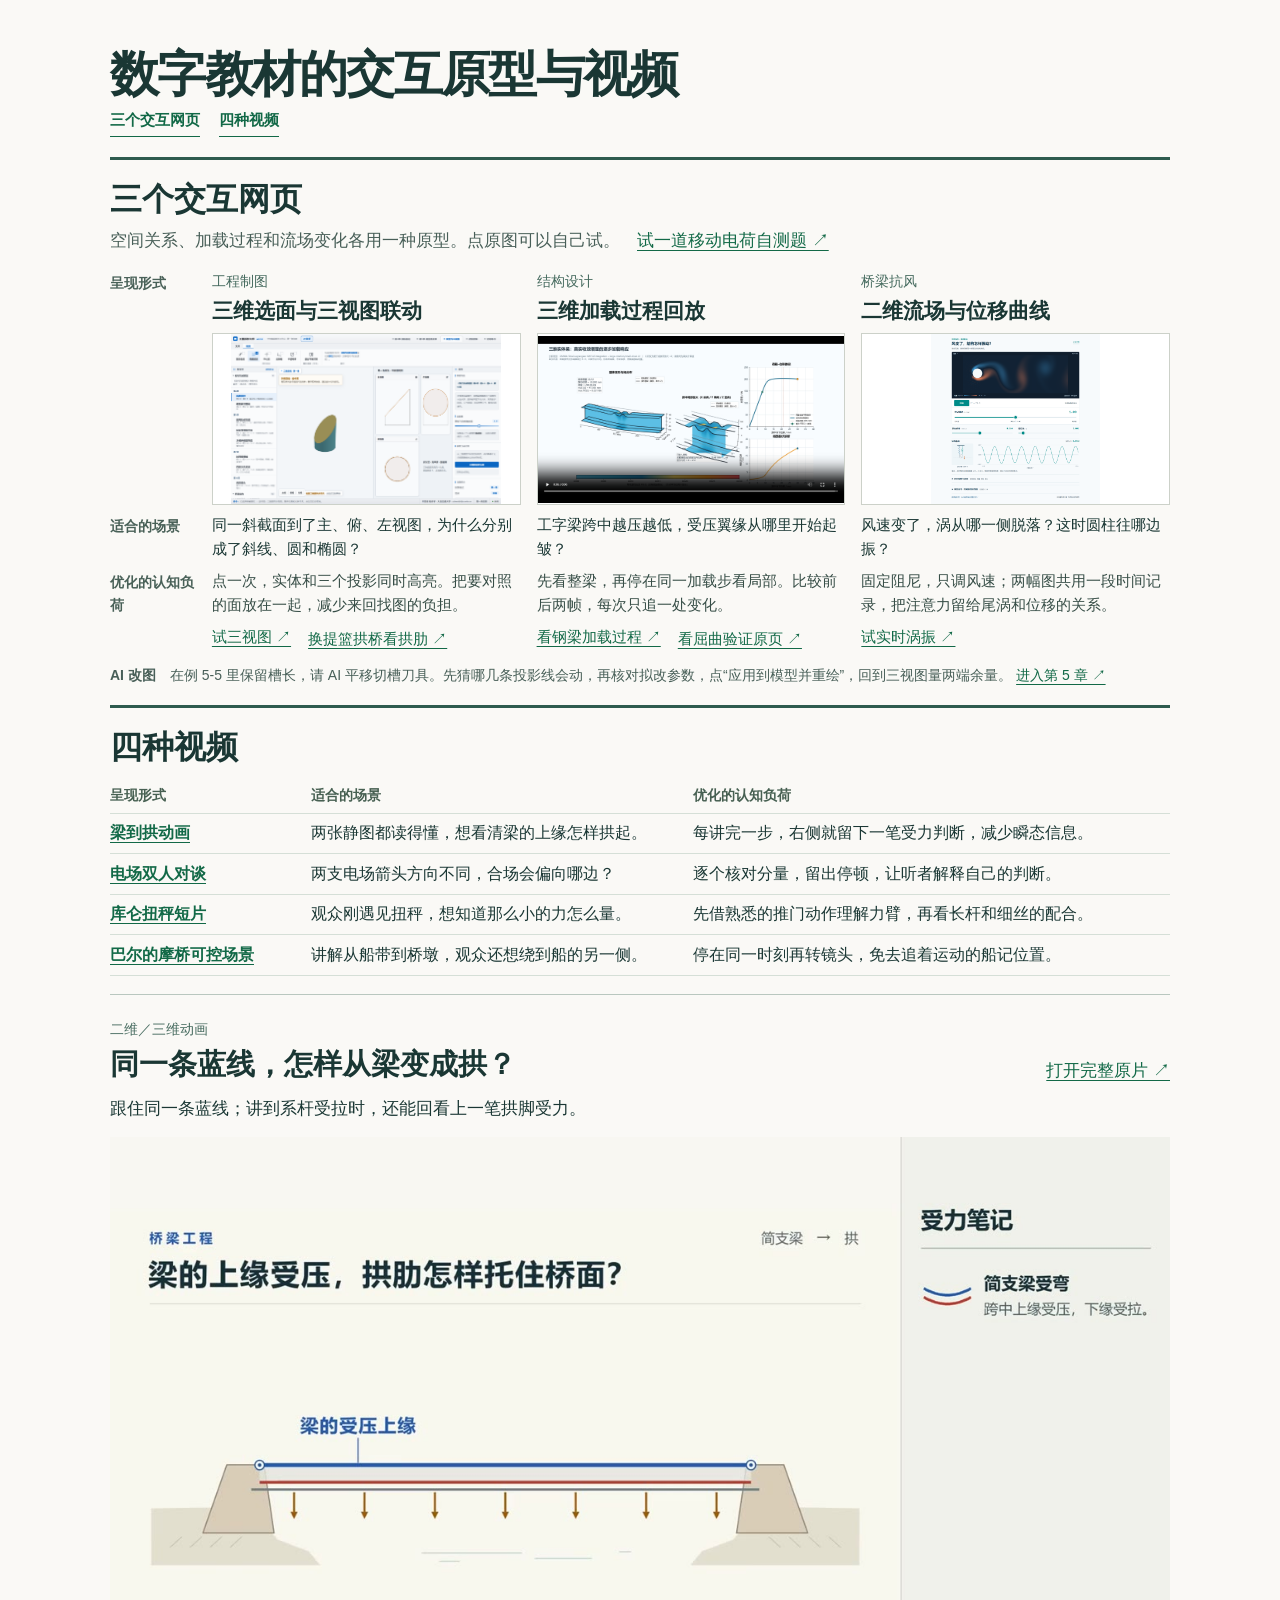
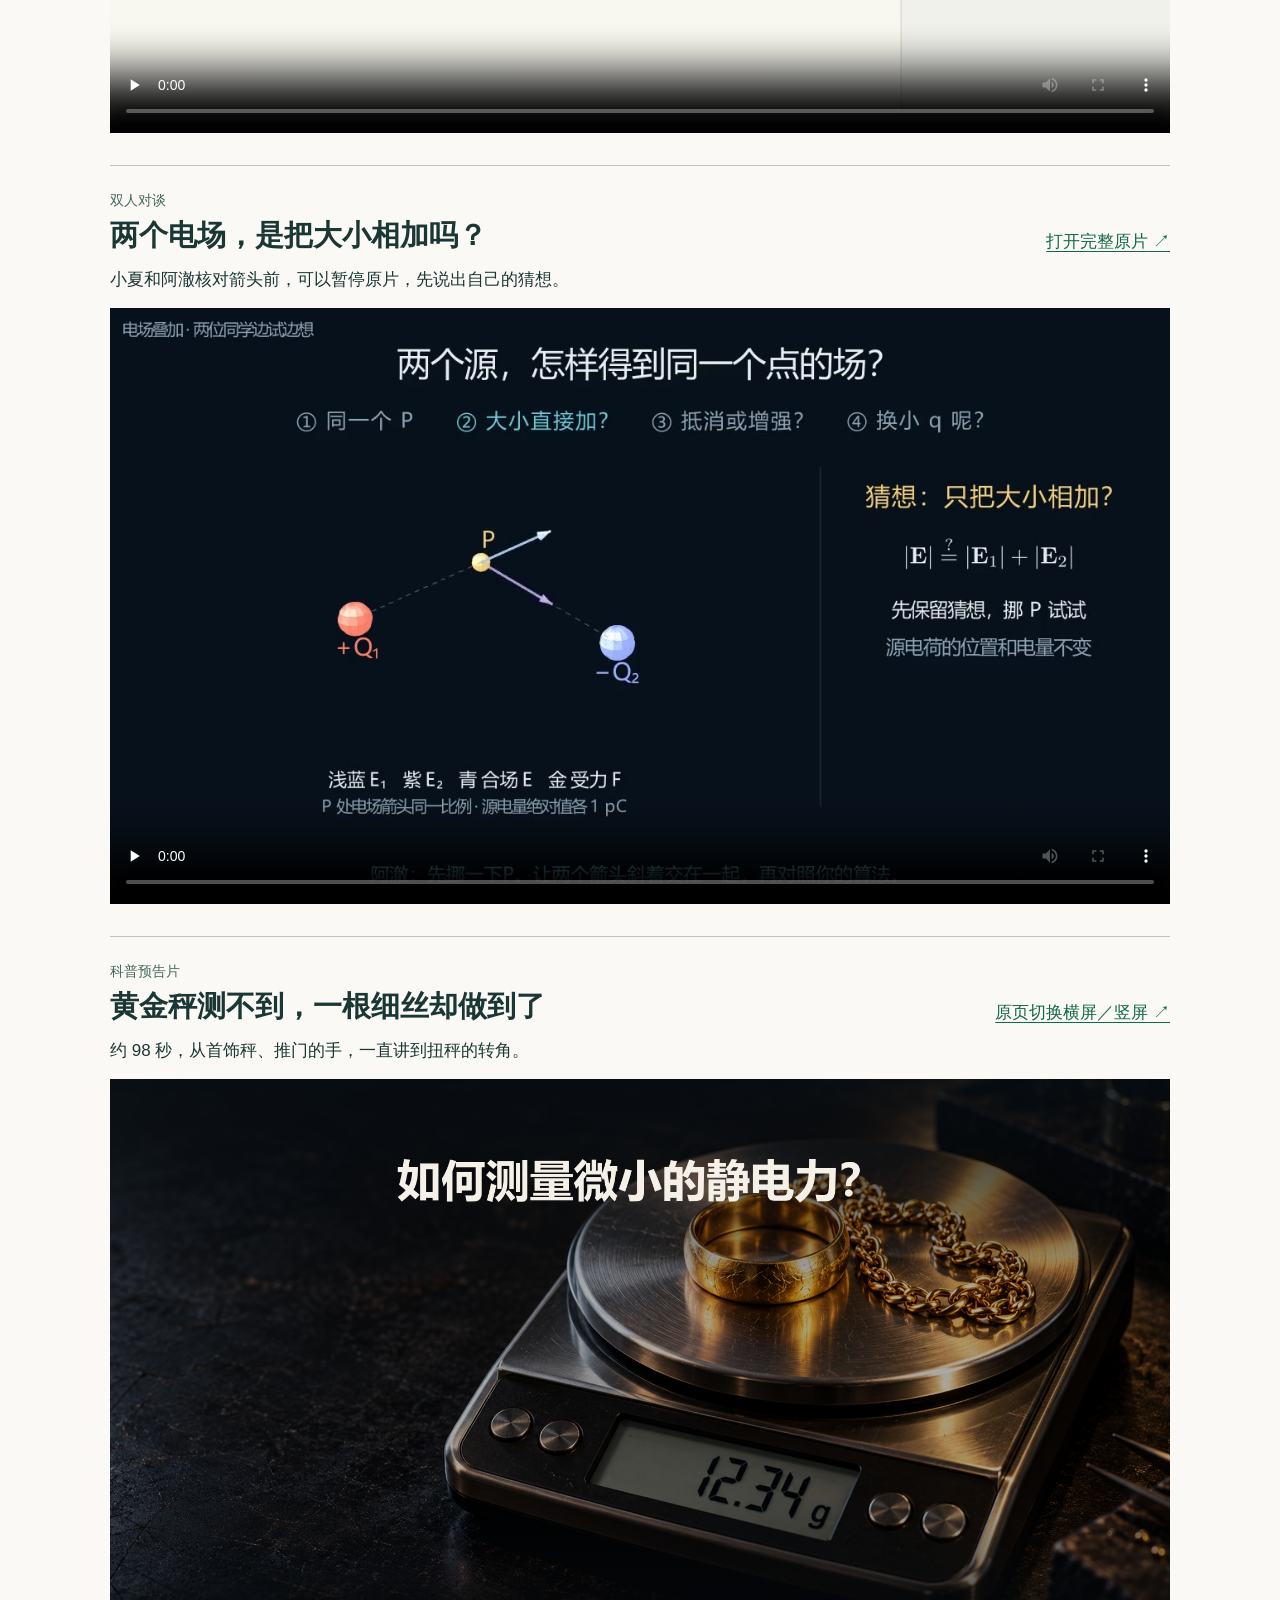
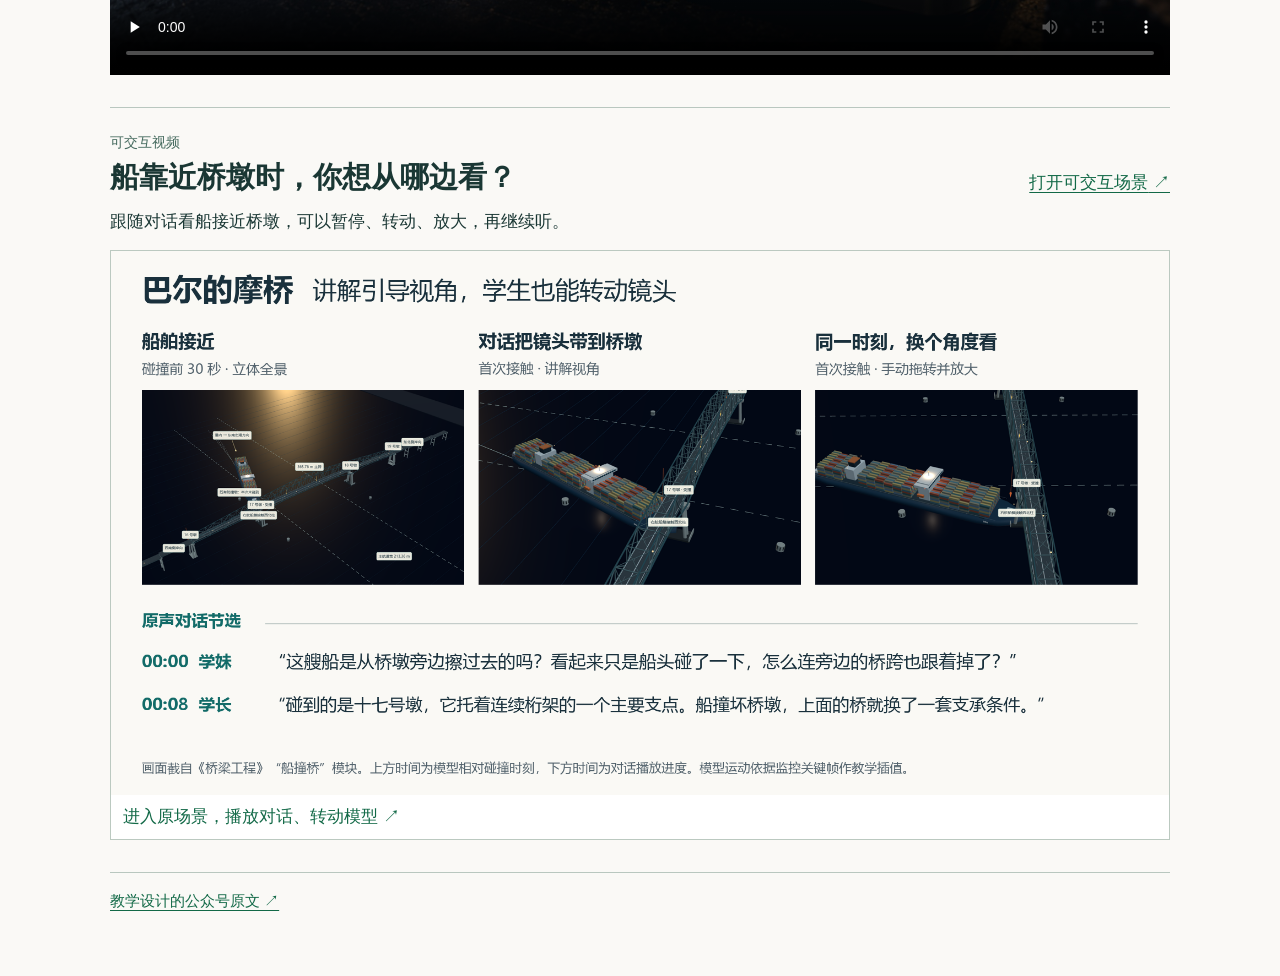
==== docs/digital-textbook/index.html @ 29256d5f "Publish interactive textbook cases, lesson videos and teaching prompts" ====
<!DOCTYPE html>

<html lang="zh-CN"><head><meta charset="utf-8"/><meta content="width=device-width,initial-scale=1" name="viewport"/><title>数字教材的交互原型与视频</title><style>*{box-sizing:border-box}html{color-scheme:light}body{margin:0;background:#faf9f6;color:#1a3734;font:17px/1.65 'Microsoft YaHei','PingFang SC',sans-serif}main{width:min(1020px,100%);margin:auto;padding:46px 30px}h1,h2,p{margin:0}h1{font:600 clamp(30px,4.1vw,49px)/1.2 'STSong','SimSun',serif;letter-spacing:-.035em}h2{font-size:clamp(21px,2.5vw,30px);font-weight:650;line-height:1.35}.lead{color:#485f58;margin:12px 0 27px}section{border-top:1px solid #b9c7bf;padding:23px 0 32px}header{display:flex;justify-content:space-between;align-items:flex-end;gap:16px}.subject{font-size:14px;color:#456a5e;margin-bottom:3px}a{color:#126947;text-underline-offset:4px;text-decoration-thickness:1px}a:focus-visible{outline:3px solid #b36f26;outline-offset:3px}header>a{white-space:nowrap}.desc{margin:10px 0 14px}.shot{display:block;border:1px solid #ccd1c9;background:white}.shot img{width:100%;height:auto;display:block}.follow,footer{font-size:15px;color:#4a5c57}.follow{margin-top:9px}footer{border-top:1px solid #b9c7bf;padding:16px 0}@media(max-width:650px){main{padding:26px 15px}header{display:block}header>a{display:inline-block;margin:6px 0}.desc{margin-top:5px}}</style><style>html{scroll-padding-top:16px}.jump{display:flex;align-items:center;gap:8px 19px;flex-wrap:wrap}.jump a{text-decoration:none;font-size:15px;font-weight:600;display:inline-block;padding:3px 0;border-bottom:1px solid currentColor}.top-jump{margin:0 0 35px}.division{border-top:3px solid #2e5b4e;padding:18px 0}.division h2{font-size:clamp(23px,3vw,32px);font-family:STSong,SimSun,serif}.film-jump{margin:9px 0 1px}article{border-top:1px solid #b9c7bf;padding:23px 0 32px}article h3{font-size:clamp(21px,2.5vw,29px);line-height:1.4;margin:0}video{display:block;background:#132020;width:100%;height:auto;aspect-ratio:16/9}.film-link{display:block;border:1px solid #bbc9c0;text-decoration:none;background:white}.film-link img{width:100%;display:block}.film-link span{display:block;padding:8px 12px}#videos,#prototypes,article{scroll-margin-top:14px}</style><style>main{max-width:1120px;width:100%}.top-jump{margin-bottom:20px}.works{padding-bottom:0}.works .lead{margin:6px 0 15px}.prototype-grid{display:grid;grid-template-columns:repeat(3,minmax(0,1fr));gap:18px}.prototype{display:grid;grid-template-rows:auto auto 1fr auto;border:0;padding:0 0 8px;align-content:start}.prototype header{display:block;padding-bottom:10px}.prototype header h3{font-family:inherit;font-size:clamp(17px,1.65vw,22px);line-height:1.4;margin:2px 0 0}.prototype .shot{display:block;overflow:hidden;position:relative;width:100%;height:clamp(142px,15vw,182px);background:#fff}.prototype .shot img{position:absolute;inset:0;display:block;width:100%;height:100%;min-height:0;min-width:0;object-fit:contain}.prototype .desc{font-size:15px;line-height:1.6;margin:9px 0 4px}.prototype .go{justify-self:start;font-size:15px}.prototype:has(.go+.go) .go+.go{margin-top:2px}.extra{font-size:14px;color:#485f58;margin:6px 0 22px}article{scroll-margin-top:15px}@media(max-width:700px){.prototype-grid{grid-template-columns:minmax(0,1fr);gap:12px}.prototype{border-top:1px solid #cbd6d0;padding-top:12px}.prototype .shot{height:auto;min-height:120px}.prototype .shot img{position:static;height:auto}.top-jump{margin-bottom:15px}}</style><style id="load-structure">@media(min-width:701px){.prototype-grid.load-matrix{grid-template-columns:minmax(76px,.64fr) repeat(3,minmax(0,2.3fr));grid-template-rows:auto auto auto auto auto;gap:8px 16px}.load-matrix .prototype{grid-column:var(--col);grid-row:1/6;display:grid;grid-template-rows:subgrid;row-gap:8px;padding:0}.load-matrix .prototype header{padding-bottom:0}.matrix-key{grid-column:1;align-self:start;color:#496158;font-weight:600;font-size:14px;line-height:1.6;padding-top:2px}.prototype .desc,.prototype .load-note{margin:0;font-size:15px;line-height:1.6}.load-matrix .prototype .shot{height:clamp(130px,15vw,172px)}.prototype .case-actions{display:flex;gap:3px 12px;flex-wrap:wrap;align-items:start}.extra{margin:12px 0 18px}.film-choice{font-size:16px}}.film-choice{width:100%;border-collapse:collapse;margin:.55em 0 0;line-height:1.55;text-align:left}.film-choice th,.film-choice td{vertical-align:top;padding:.46em .65em .46em 0;border-bottom:1px solid #d5dfd7}.film-choice thead th{color:#476052;font-size:14px}.film-choice tbody th{font-weight:600;width:19%}.film-choice td:nth-child(2){width:36%}.load-note{color:#374e47}.case-actions a{display:inline-block}.prototype .case-actions a+a{margin-left:5px}@media(max-width:700px){.matrix-key{display:none}.load-matrix .prototype{display:block}.load-matrix .prototype .shot{height:auto}.load-matrix .prototype .desc,.load-matrix .prototype .load-note{font-size:15px;line-height:1.6;margin:.44em 0}.load-matrix [data-key]::before{content:attr(data-key) '　';font-weight:650;color:#365f51}.film-choice{font-size:14px}.film-choice tbody th{width:21%}.film-choice th,.film-choice td{padding:.5em .36em .5em 0}.extra{margin-bottom:15px}}</style></head><body><main><h1>数字教材的交互原型与视频</h1><nav aria-label="选择展示内容" class="jump top-jump"><a href="#prototypes">三个交互网页</a><a href="#videos">四种视频</a></nav><div class="division works" id="prototypes"><h2>三个交互网页</h2><p class="lead">空间关系、加载过程和流场变化各用一种原型。点原图可以自己试。　<a href="charge-force.html" rel="noopener" target="_blank">试一道移动电荷自测题 ↗</a></p></div><div class="prototype-grid load-matrix"><span aria-hidden="true" class="matrix-key" style="grid-row:1">呈现形式</span><span aria-hidden="true" class="matrix-key" style="grid-row:3">适合的场景</span><span aria-hidden="true" class="matrix-key" style="grid-row:4">优化的认知负荷</span><section aria-labelledby="case0" class="prototype" style="--col:2"><header><p class="subject">工程制图</p><h3 id="case0">三维选面与三视图联动</h3></header><a aria-label="试三视图" class="shot" href="https://syzhaoln-stack.github.io/projection-master/?mode=explore&amp;model=textbookObliqueCylinder" rel="noopener" target="_blank"><img alt="同一个面的三向投影的原型界面" height="1380" src="assets/three-views.png" width="2190"/></a><p class="desc" data-key="适合的场景">同一斜截面到了主、俯、左视图，为什么分别成了斜线、圆和椭圆？</p><p class="load-note" data-key="优化的认知负荷">点一次，实体和三个投影同时高亮。把要对照的面放在一起，减少来回找图的负担。</p><div class="case-actions"><a class="go" href="https://syzhaoln-stack.github.io/projection-master/?mode=explore&amp;model=textbookObliqueCylinder" rel="noopener" target="_blank">试三视图 ↗</a><a class="go" href="https://syzhaoln-stack.github.io/projection-master/?mode=explore&amp;model=archBridge" rel="noopener" target="_blank" title="立面看拱轴起伏，端面看拱肋内倾">换提篮拱桥看拱肋 ↗</a></div></section><section aria-labelledby="case1" class="prototype" style="--col:3"><header><p class="subject">结构设计</p><h3 id="case1">三维加载过程回放</h3></header><a aria-label="看钢梁加载过程" class="shot" href="steel-beam/loading.mp4" rel="noopener" target="_blank"><img alt="工字梁从受力到局部屈曲的原型界面" height="860" src="assets/steel-buckling.png" width="1580"/></a><p class="desc" data-key="适合的场景">工字梁跨中越压越低，受压翼缘从哪里开始起皱？</p><p class="load-note" data-key="优化的认知负荷">先看整梁，再停在同一加载步看局部。比较前后两帧，每次只追一处变化。</p><div class="case-actions"><a class="go" href="steel-beam/loading.mp4" rel="noopener" target="_blank">看钢梁加载过程 ↗</a><a class="go" href="steel-beam/report.html" rel="noopener" target="_blank">看屈曲验证原页 ↗</a></div></section><section aria-labelledby="case2" class="prototype" style="--col:4"><header><p class="subject">桥梁抗风</p><h3 id="case2">二维流场与位移曲线</h3></header><a aria-label="试实时涡振" class="shot" href="https://syzhaoln-stack.github.io/bridge-viv-classroom/" rel="noopener" target="_blank"><img alt="尾涡在什么位置、何时脱落？的原型界面" height="1191" src="assets/wake-displacement.png" width="1180"/></a><p class="desc" data-key="适合的场景">风速变了，涡从哪一侧脱落？这时圆柱往哪边振？</p><p class="load-note" data-key="优化的认知负荷">固定阻尼，只调风速；两幅图共用一段时间记录，把注意力留给尾涡和位移的关系。</p><div class="case-actions"><a class="go" href="https://syzhaoln-stack.github.io/bridge-viv-classroom/" rel="noopener" target="_blank">试实时涡振 ↗</a></div></section></div><p class="extra"><strong>AI 改图　</strong>在例 5-5 里保留槽长，请 AI 平移切槽刀具。先猜哪几条投影线会动，再核对拟改参数，点“应用到模型并重绘”，回到三视图量两端余量。 <a class="" href="https://syzhaoln-stack.github.io/projection-master/?mode=compound" rel="noopener" target="_blank">进入第 5 章 ↗</a></p><div class="division" id="videos"><h2>四种视频</h2><table aria-label="四种视频的选型与认知负荷" class="film-choice"><thead><tr><th scope="col">呈现形式</th><th scope="col">适合的场景</th><th scope="col">优化的认知负荷</th></tr></thead><tbody><tr><th scope="row"><a href="#video-arch">梁到拱动画</a></th><td>两张静图都读得懂，想看清梁的上缘怎样拱起。</td><td>每讲完一步，右侧就留下一笔受力判断，减少瞬态信息。</td></tr><tr><th scope="row"><a href="#video-dialogue">电场双人对谈</a></th><td>两支电场箭头方向不同，合场会偏向哪边？</td><td>逐个核对分量，留出停顿，让听者解释自己的判断。</td></tr><tr><th scope="row"><a href="#video-coulomb">库仑扭秤短片</a></th><td>观众刚遇见扭秤，想知道那么小的力怎么量。</td><td>先借熟悉的推门动作理解力臂，再看长杆和细丝的配合。</td></tr><tr><th scope="row"><a href="#video-baltimore">巴尔的摩桥可控场景</a></th><td>讲解从船带到桥墩，观众还想绕到船的另一侧。</td><td>停在同一时刻再转镜头，免去追着运动的船记位置。</td></tr></tbody></table></div><article aria-labelledby="v-arch-title" id="video-arch"><header><div><p class="subject">二维／三维动画</p><h3 id="v-arch-title">同一条蓝线，怎样从梁变成拱？</h3></div><a href="beam-to-arch.mp4" rel="noopener" target="_blank">打开完整原片 ↗</a></header><p class="desc">跟住同一条蓝线；讲到系杆受拉时，还能回看上一笔拱脚受力。</p><video aria-label="从梁的受压上缘到拱肋" controls="" playsinline="" poster="assets/arch-poster.jpg" preload="none" src="beam-to-arch.mp4"></video></article><article aria-labelledby="v-dialogue-title" id="video-dialogue"><header><div><p class="subject">双人对谈</p><h3 id="v-dialogue-title">两个电场，是把大小相加吗？</h3></div><a href="https://syzhaoln-stack.github.io/electrostatics-course/media/lesson-dialogues/field.mp4" rel="noopener" target="_blank">打开完整原片<span aria-hidden="true"> ↗</span></a></header><p class="desc">小夏和阿澈核对箭头前，可以暂停原片，先说出自己的猜想。</p><video aria-label="电场叠加双人对谈完整原片" controls="" playsinline="" poster="assets/dialogue-poster.jpg" preload="none" src="https://syzhaoln-stack.github.io/electrostatics-course/media/lesson-dialogues/field.mp4"></video></article><article aria-labelledby="v-coulomb-title" id="video-coulomb"><header><div><p class="subject">科普预告片</p><h3 id="v-coulomb-title">黄金秤测不到，一根细丝却做到了</h3></div><a href="https://syzhaoln-stack.github.io/electrostatics-course/coulomb-short.html" rel="noopener" target="_blank">原页切换横屏／竖屏<span aria-hidden="true"> ↗</span></a></header><p class="desc">约 98 秒，从首饰秤、推门的手，一直讲到扭秤的转角。</p><video aria-label="库仑扭秤科普短片，横屏完整原片" controls="" playsinline="" poster="assets/coulomb-poster.jpg" preload="none" src="https://syzhaoln-stack.github.io/electrostatics-course/media/lesson-dialogues/coulomb-v44-landscape.mp4"></video></article><article aria-labelledby="v-baltimore-title" id="video-baltimore"><header><div><p class="subject">可交互视频</p><h3 id="v-baltimore-title">船靠近桥墩时，你想从哪边看？</h3></div><a href="https://syzhaoln-stack.github.io/bridge-engineering-digital-textbook/interactive/bridge-office/_references/%E6%A1%88%E4%BE%8B%E9%A9%B1%E5%8A%A8%E7%B4%A0%E6%9D%90%E5%B7%A5%E5%9D%8A_20260922/C06_KeyBridge/index.html#key" rel="noopener" target="_blank">打开可交互场景<span aria-hidden="true"> ↗</span></a></header><p class="desc">跟随对话看船接近桥墩，可以暂停、转动、放大，再继续听。</p><a class="film-link" href="https://syzhaoln-stack.github.io/bridge-engineering-digital-textbook/interactive/bridge-office/_references/%E6%A1%88%E4%BE%8B%E9%A9%B1%E5%8A%A8%E7%B4%A0%E6%9D%90%E5%B7%A5%E5%9D%8A_20260922/C06_KeyBridge/index.html#key" rel="noopener" target="_blank"><img alt="巴尔的摩桥案例原界面，同一时刻的讲解镜头与学生调整后的镜头" loading="lazy" src="assets/baltimore-views.png"/><span>进入原场景，播放对话、转动模型 ↗</span></a></article><footer><a href="https://mp.weixin.qq.com/s/7uZ3xTCX6M2_YBQYfv6m8g" rel="noopener" target="_blank">教学设计的公众号原文<span aria-hidden="true"> ↗</span></a></footer></main></body></html>
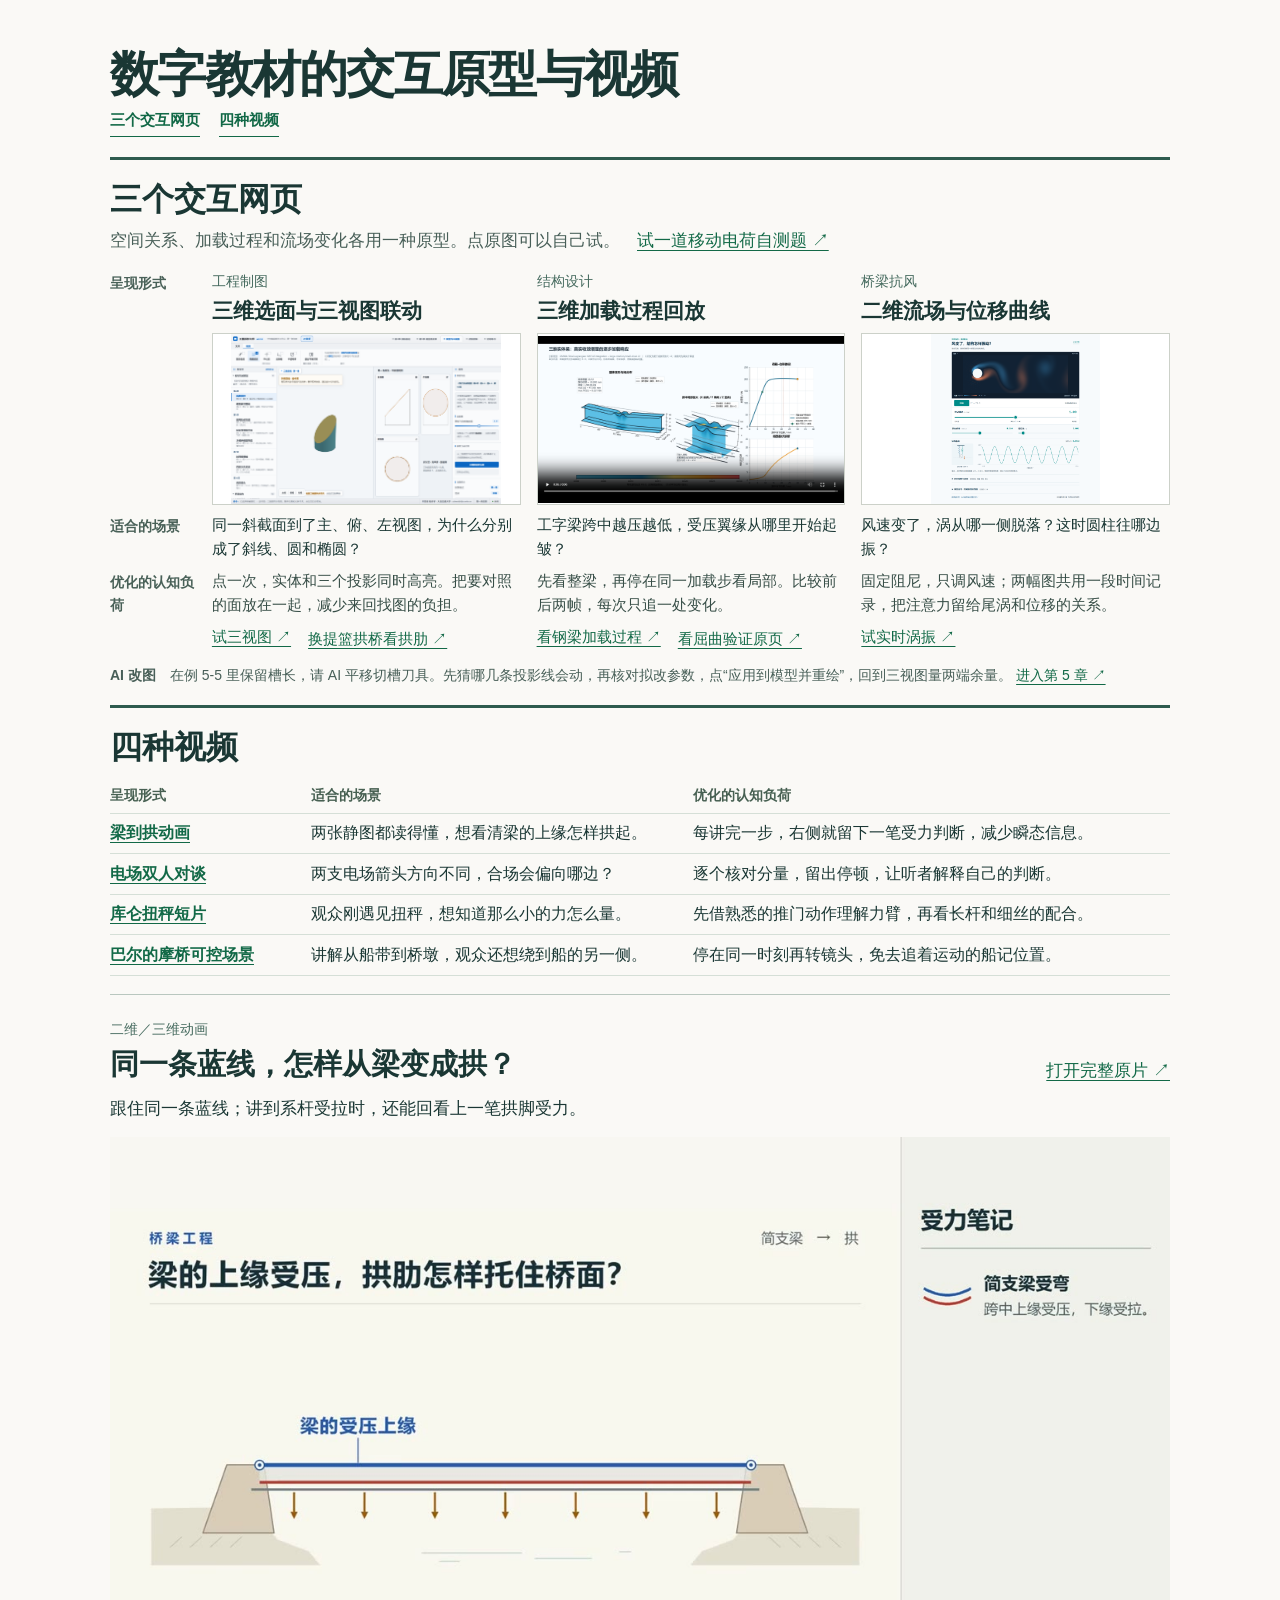
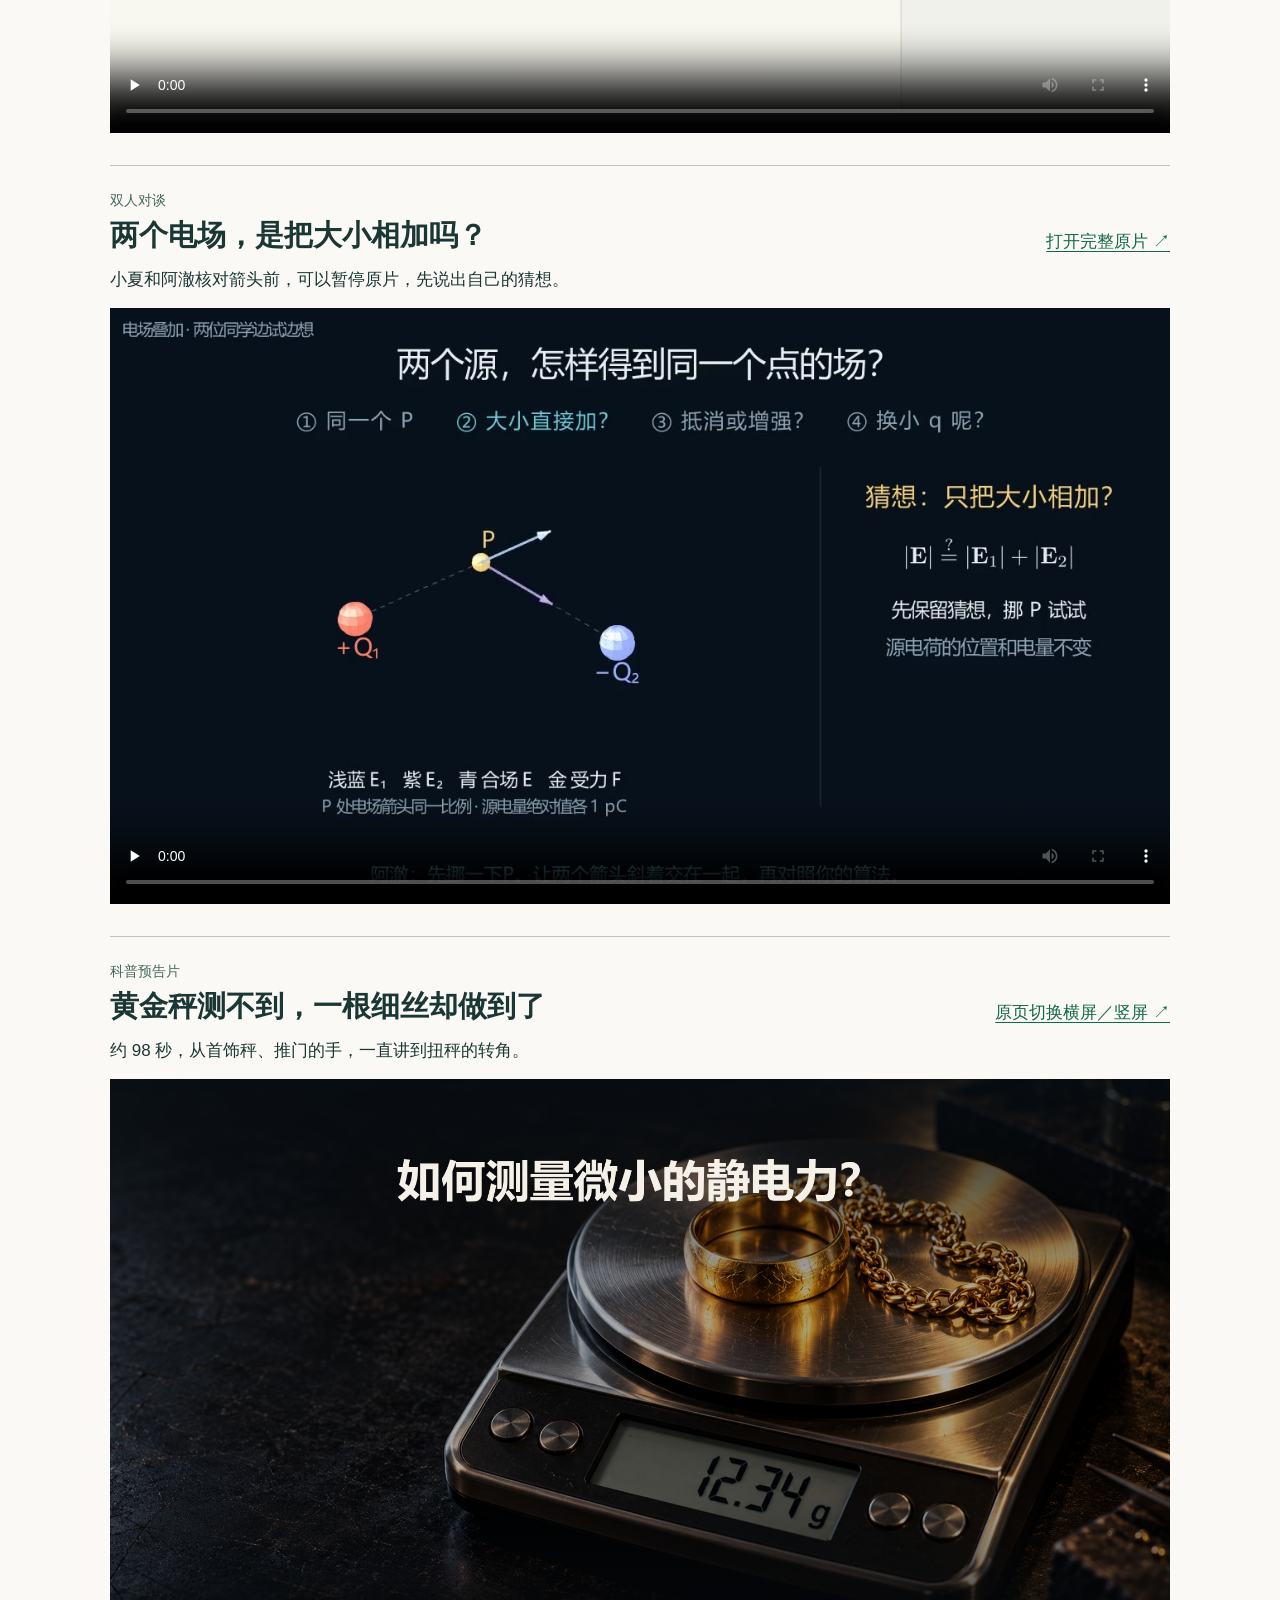
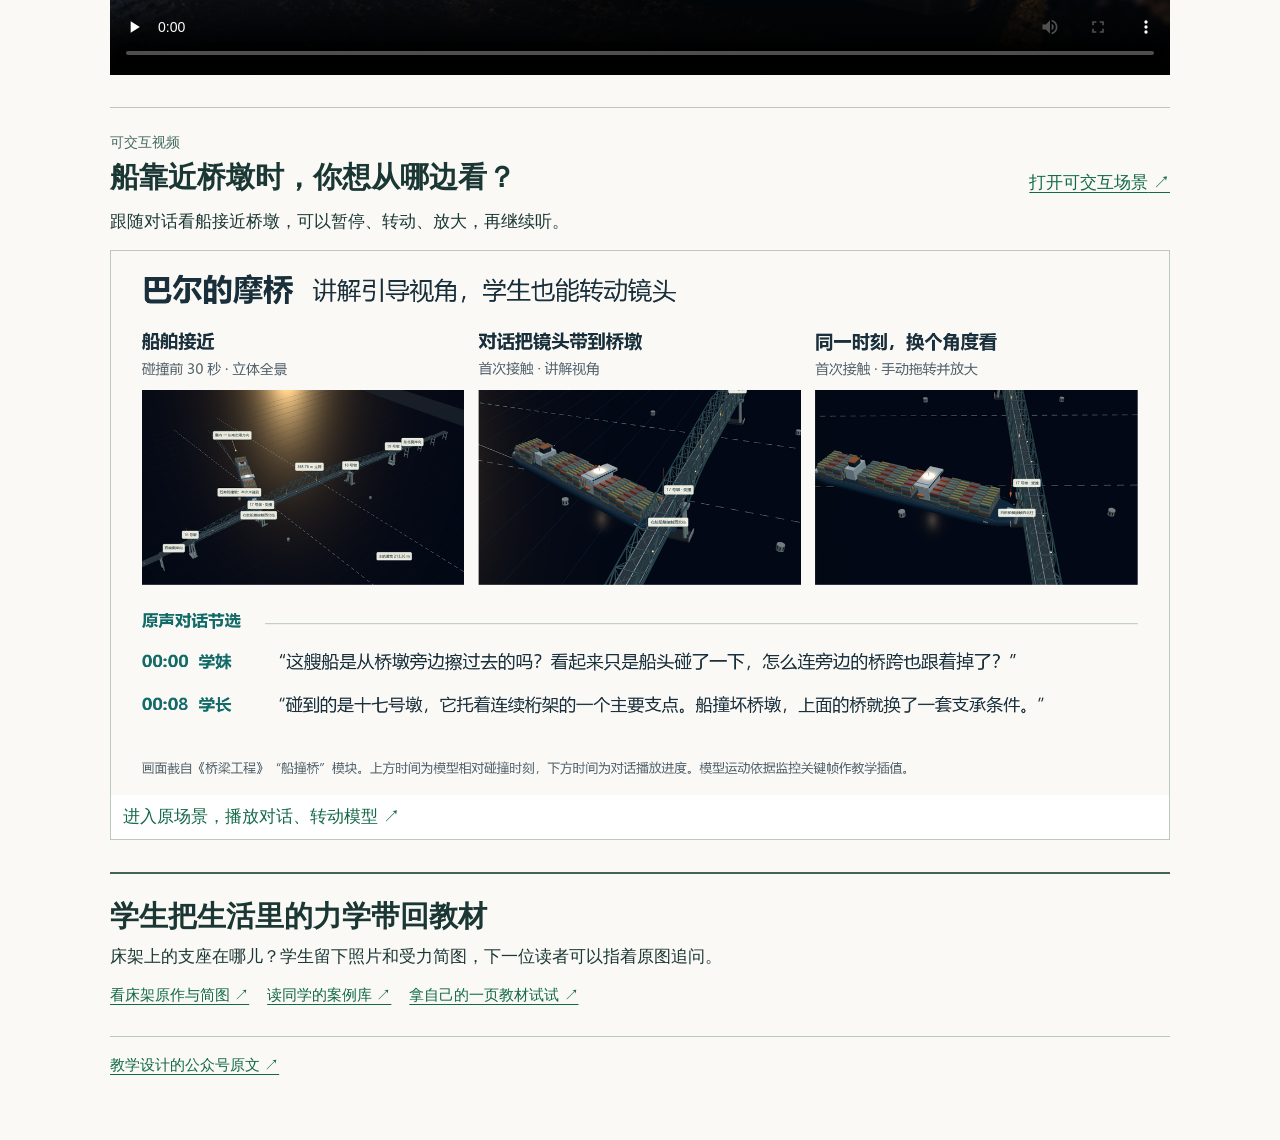
==== commit 1199c84c: "Link existing community mechanics cases and teaching prompts" ====
--- a/docs/digital-textbook/index.html
+++ b/docs/digital-textbook/index.html
@@ -1,3 +1,3 @@
 <!DOCTYPE html>
 
-<html lang="zh-CN"><head><meta charset="utf-8"/><meta content="width=device-width,initial-scale=1" name="viewport"/><title>数字教材的交互原型与视频</title><style>*{box-sizing:border-box}html{color-scheme:light}body{margin:0;background:#faf9f6;color:#1a3734;font:17px/1.65 'Microsoft YaHei','PingFang SC',sans-serif}main{width:min(1020px,100%);margin:auto;padding:46px 30px}h1,h2,p{margin:0}h1{font:600 clamp(30px,4.1vw,49px)/1.2 'STSong','SimSun',serif;letter-spacing:-.035em}h2{font-size:clamp(21px,2.5vw,30px);font-weight:650;line-height:1.35}.lead{color:#485f58;margin:12px 0 27px}section{border-top:1px solid #b9c7bf;padding:23px 0 32px}header{display:flex;justify-content:space-between;align-items:flex-end;gap:16px}.subject{font-size:14px;color:#456a5e;margin-bottom:3px}a{color:#126947;text-underline-offset:4px;text-decoration-thickness:1px}a:focus-visible{outline:3px solid #b36f26;outline-offset:3px}header>a{white-space:nowrap}.desc{margin:10px 0 14px}.shot{display:block;border:1px solid #ccd1c9;background:white}.shot img{width:100%;height:auto;display:block}.follow,footer{font-size:15px;color:#4a5c57}.follow{margin-top:9px}footer{border-top:1px solid #b9c7bf;padding:16px 0}@media(max-width:650px){main{padding:26px 15px}header{display:block}header>a{display:inline-block;margin:6px 0}.desc{margin-top:5px}}</style><style>html{scroll-padding-top:16px}.jump{display:flex;align-items:center;gap:8px 19px;flex-wrap:wrap}.jump a{text-decoration:none;font-size:15px;font-weight:600;display:inline-block;padding:3px 0;border-bottom:1px solid currentColor}.top-jump{margin:0 0 35px}.division{border-top:3px solid #2e5b4e;padding:18px 0}.division h2{font-size:clamp(23px,3vw,32px);font-family:STSong,SimSun,serif}.film-jump{margin:9px 0 1px}article{border-top:1px solid #b9c7bf;padding:23px 0 32px}article h3{font-size:clamp(21px,2.5vw,29px);line-height:1.4;margin:0}video{display:block;background:#132020;width:100%;height:auto;aspect-ratio:16/9}.film-link{display:block;border:1px solid #bbc9c0;text-decoration:none;background:white}.film-link img{width:100%;display:block}.film-link span{display:block;padding:8px 12px}#videos,#prototypes,article{scroll-margin-top:14px}</style><style>main{max-width:1120px;width:100%}.top-jump{margin-bottom:20px}.works{padding-bottom:0}.works .lead{margin:6px 0 15px}.prototype-grid{display:grid;grid-template-columns:repeat(3,minmax(0,1fr));gap:18px}.prototype{display:grid;grid-template-rows:auto auto 1fr auto;border:0;padding:0 0 8px;align-content:start}.prototype header{display:block;padding-bottom:10px}.prototype header h3{font-family:inherit;font-size:clamp(17px,1.65vw,22px);line-height:1.4;margin:2px 0 0}.prototype .shot{display:block;overflow:hidden;position:relative;width:100%;height:clamp(142px,15vw,182px);background:#fff}.prototype .shot img{position:absolute;inset:0;display:block;width:100%;height:100%;min-height:0;min-width:0;object-fit:contain}.prototype .desc{font-size:15px;line-height:1.6;margin:9px 0 4px}.prototype .go{justify-self:start;font-size:15px}.prototype:has(.go+.go) .go+.go{margin-top:2px}.extra{font-size:14px;color:#485f58;margin:6px 0 22px}article{scroll-margin-top:15px}@media(max-width:700px){.prototype-grid{grid-template-columns:minmax(0,1fr);gap:12px}.prototype{border-top:1px solid #cbd6d0;padding-top:12px}.prototype .shot{height:auto;min-height:120px}.prototype .shot img{position:static;height:auto}.top-jump{margin-bottom:15px}}</style><style id="load-structure">@media(min-width:701px){.prototype-grid.load-matrix{grid-template-columns:minmax(76px,.64fr) repeat(3,minmax(0,2.3fr));grid-template-rows:auto auto auto auto auto;gap:8px 16px}.load-matrix .prototype{grid-column:var(--col);grid-row:1/6;display:grid;grid-template-rows:subgrid;row-gap:8px;padding:0}.load-matrix .prototype header{padding-bottom:0}.matrix-key{grid-column:1;align-self:start;color:#496158;font-weight:600;font-size:14px;line-height:1.6;padding-top:2px}.prototype .desc,.prototype .load-note{margin:0;font-size:15px;line-height:1.6}.load-matrix .prototype .shot{height:clamp(130px,15vw,172px)}.prototype .case-actions{display:flex;gap:3px 12px;flex-wrap:wrap;align-items:start}.extra{margin:12px 0 18px}.film-choice{font-size:16px}}.film-choice{width:100%;border-collapse:collapse;margin:.55em 0 0;line-height:1.55;text-align:left}.film-choice th,.film-choice td{vertical-align:top;padding:.46em .65em .46em 0;border-bottom:1px solid #d5dfd7}.film-choice thead th{color:#476052;font-size:14px}.film-choice tbody th{font-weight:600;width:19%}.film-choice td:nth-child(2){width:36%}.load-note{color:#374e47}.case-actions a{display:inline-block}.prototype .case-actions a+a{margin-left:5px}@media(max-width:700px){.matrix-key{display:none}.load-matrix .prototype{display:block}.load-matrix .prototype .shot{height:auto}.load-matrix .prototype .desc,.load-matrix .prototype .load-note{font-size:15px;line-height:1.6;margin:.44em 0}.load-matrix [data-key]::before{content:attr(data-key) '　';font-weight:650;color:#365f51}.film-choice{font-size:14px}.film-choice tbody th{width:21%}.film-choice th,.film-choice td{padding:.5em .36em .5em 0}.extra{margin-bottom:15px}}</style></head><body><main><h1>数字教材的交互原型与视频</h1><nav aria-label="选择展示内容" class="jump top-jump"><a href="#prototypes">三个交互网页</a><a href="#videos">四种视频</a></nav><div class="division works" id="prototypes"><h2>三个交互网页</h2><p class="lead">空间关系、加载过程和流场变化各用一种原型。点原图可以自己试。　<a href="charge-force.html" rel="noopener" target="_blank">试一道移动电荷自测题 ↗</a></p></div><div class="prototype-grid load-matrix"><span aria-hidden="true" class="matrix-key" style="grid-row:1">呈现形式</span><span aria-hidden="true" class="matrix-key" style="grid-row:3">适合的场景</span><span aria-hidden="true" class="matrix-key" style="grid-row:4">优化的认知负荷</span><section aria-labelledby="case0" class="prototype" style="--col:2"><header><p class="subject">工程制图</p><h3 id="case0">三维选面与三视图联动</h3></header><a aria-label="试三视图" class="shot" href="https://syzhaoln-stack.github.io/projection-master/?mode=explore&amp;model=textbookObliqueCylinder" rel="noopener" target="_blank"><img alt="同一个面的三向投影的原型界面" height="1380" src="assets/three-views.png" width="2190"/></a><p class="desc" data-key="适合的场景">同一斜截面到了主、俯、左视图，为什么分别成了斜线、圆和椭圆？</p><p class="load-note" data-key="优化的认知负荷">点一次，实体和三个投影同时高亮。把要对照的面放在一起，减少来回找图的负担。</p><div class="case-actions"><a class="go" href="https://syzhaoln-stack.github.io/projection-master/?mode=explore&amp;model=textbookObliqueCylinder" rel="noopener" target="_blank">试三视图 ↗</a><a class="go" href="https://syzhaoln-stack.github.io/projection-master/?mode=explore&amp;model=archBridge" rel="noopener" target="_blank" title="立面看拱轴起伏，端面看拱肋内倾">换提篮拱桥看拱肋 ↗</a></div></section><section aria-labelledby="case1" class="prototype" style="--col:3"><header><p class="subject">结构设计</p><h3 id="case1">三维加载过程回放</h3></header><a aria-label="看钢梁加载过程" class="shot" href="steel-beam/loading.mp4" rel="noopener" target="_blank"><img alt="工字梁从受力到局部屈曲的原型界面" height="860" src="assets/steel-buckling.png" width="1580"/></a><p class="desc" data-key="适合的场景">工字梁跨中越压越低，受压翼缘从哪里开始起皱？</p><p class="load-note" data-key="优化的认知负荷">先看整梁，再停在同一加载步看局部。比较前后两帧，每次只追一处变化。</p><div class="case-actions"><a class="go" href="steel-beam/loading.mp4" rel="noopener" target="_blank">看钢梁加载过程 ↗</a><a class="go" href="steel-beam/report.html" rel="noopener" target="_blank">看屈曲验证原页 ↗</a></div></section><section aria-labelledby="case2" class="prototype" style="--col:4"><header><p class="subject">桥梁抗风</p><h3 id="case2">二维流场与位移曲线</h3></header><a aria-label="试实时涡振" class="shot" href="https://syzhaoln-stack.github.io/bridge-viv-classroom/" rel="noopener" target="_blank"><img alt="尾涡在什么位置、何时脱落？的原型界面" height="1191" src="assets/wake-displacement.png" width="1180"/></a><p class="desc" data-key="适合的场景">风速变了，涡从哪一侧脱落？这时圆柱往哪边振？</p><p class="load-note" data-key="优化的认知负荷">固定阻尼，只调风速；两幅图共用一段时间记录，把注意力留给尾涡和位移的关系。</p><div class="case-actions"><a class="go" href="https://syzhaoln-stack.github.io/bridge-viv-classroom/" rel="noopener" target="_blank">试实时涡振 ↗</a></div></section></div><p class="extra"><strong>AI 改图　</strong>在例 5-5 里保留槽长，请 AI 平移切槽刀具。先猜哪几条投影线会动，再核对拟改参数，点“应用到模型并重绘”，回到三视图量两端余量。 <a class="" href="https://syzhaoln-stack.github.io/projection-master/?mode=compound" rel="noopener" target="_blank">进入第 5 章 ↗</a></p><div class="division" id="videos"><h2>四种视频</h2><table aria-label="四种视频的选型与认知负荷" class="film-choice"><thead><tr><th scope="col">呈现形式</th><th scope="col">适合的场景</th><th scope="col">优化的认知负荷</th></tr></thead><tbody><tr><th scope="row"><a href="#video-arch">梁到拱动画</a></th><td>两张静图都读得懂，想看清梁的上缘怎样拱起。</td><td>每讲完一步，右侧就留下一笔受力判断，减少瞬态信息。</td></tr><tr><th scope="row"><a href="#video-dialogue">电场双人对谈</a></th><td>两支电场箭头方向不同，合场会偏向哪边？</td><td>逐个核对分量，留出停顿，让听者解释自己的判断。</td></tr><tr><th scope="row"><a href="#video-coulomb">库仑扭秤短片</a></th><td>观众刚遇见扭秤，想知道那么小的力怎么量。</td><td>先借熟悉的推门动作理解力臂，再看长杆和细丝的配合。</td></tr><tr><th scope="row"><a href="#video-baltimore">巴尔的摩桥可控场景</a></th><td>讲解从船带到桥墩，观众还想绕到船的另一侧。</td><td>停在同一时刻再转镜头，免去追着运动的船记位置。</td></tr></tbody></table></div><article aria-labelledby="v-arch-title" id="video-arch"><header><div><p class="subject">二维／三维动画</p><h3 id="v-arch-title">同一条蓝线，怎样从梁变成拱？</h3></div><a href="beam-to-arch.mp4" rel="noopener" target="_blank">打开完整原片 ↗</a></header><p class="desc">跟住同一条蓝线；讲到系杆受拉时，还能回看上一笔拱脚受力。</p><video aria-label="从梁的受压上缘到拱肋" controls="" playsinline="" poster="assets/arch-poster.jpg" preload="none" src="beam-to-arch.mp4"></video></article><article aria-labelledby="v-dialogue-title" id="video-dialogue"><header><div><p class="subject">双人对谈</p><h3 id="v-dialogue-title">两个电场，是把大小相加吗？</h3></div><a href="https://syzhaoln-stack.github.io/electrostatics-course/media/lesson-dialogues/field.mp4" rel="noopener" target="_blank">打开完整原片<span aria-hidden="true"> ↗</span></a></header><p class="desc">小夏和阿澈核对箭头前，可以暂停原片，先说出自己的猜想。</p><video aria-label="电场叠加双人对谈完整原片" controls="" playsinline="" poster="assets/dialogue-poster.jpg" preload="none" src="https://syzhaoln-stack.github.io/electrostatics-course/media/lesson-dialogues/field.mp4"></video></article><article aria-labelledby="v-coulomb-title" id="video-coulomb"><header><div><p class="subject">科普预告片</p><h3 id="v-coulomb-title">黄金秤测不到，一根细丝却做到了</h3></div><a href="https://syzhaoln-stack.github.io/electrostatics-course/coulomb-short.html" rel="noopener" target="_blank">原页切换横屏／竖屏<span aria-hidden="true"> ↗</span></a></header><p class="desc">约 98 秒，从首饰秤、推门的手，一直讲到扭秤的转角。</p><video aria-label="库仑扭秤科普短片，横屏完整原片" controls="" playsinline="" poster="assets/coulomb-poster.jpg" preload="none" src="https://syzhaoln-stack.github.io/electrostatics-course/media/lesson-dialogues/coulomb-v44-landscape.mp4"></video></article><article aria-labelledby="v-baltimore-title" id="video-baltimore"><header><div><p class="subject">可交互视频</p><h3 id="v-baltimore-title">船靠近桥墩时，你想从哪边看？</h3></div><a href="https://syzhaoln-stack.github.io/bridge-engineering-digital-textbook/interactive/bridge-office/_references/%E6%A1%88%E4%BE%8B%E9%A9%B1%E5%8A%A8%E7%B4%A0%E6%9D%90%E5%B7%A5%E5%9D%8A_20260922/C06_KeyBridge/index.html#key" rel="noopener" target="_blank">打开可交互场景<span aria-hidden="true"> ↗</span></a></header><p class="desc">跟随对话看船接近桥墩，可以暂停、转动、放大，再继续听。</p><a class="film-link" href="https://syzhaoln-stack.github.io/bridge-engineering-digital-textbook/interactive/bridge-office/_references/%E6%A1%88%E4%BE%8B%E9%A9%B1%E5%8A%A8%E7%B4%A0%E6%9D%90%E5%B7%A5%E5%9D%8A_20260922/C06_KeyBridge/index.html#key" rel="noopener" target="_blank"><img alt="巴尔的摩桥案例原界面，同一时刻的讲解镜头与学生调整后的镜头" loading="lazy" src="assets/baltimore-views.png"/><span>进入原场景，播放对话、转动模型 ↗</span></a></article><footer><a href="https://mp.weixin.qq.com/s/7uZ3xTCX6M2_YBQYfv6m8g" rel="noopener" target="_blank">教学设计的公众号原文<span aria-hidden="true"> ↗</span></a></footer></main></body></html>+<html lang="zh-CN"><head><meta charset="utf-8"/><meta content="width=device-width,initial-scale=1" name="viewport"/><title>数字教材的交互原型与视频</title><style>*{box-sizing:border-box}html{color-scheme:light}body{margin:0;background:#faf9f6;color:#1a3734;font:17px/1.65 'Microsoft YaHei','PingFang SC',sans-serif}main{width:min(1020px,100%);margin:auto;padding:46px 30px}h1,h2,p{margin:0}h1{font:600 clamp(30px,4.1vw,49px)/1.2 'STSong','SimSun',serif;letter-spacing:-.035em}h2{font-size:clamp(21px,2.5vw,30px);font-weight:650;line-height:1.35}.lead{color:#485f58;margin:12px 0 27px}section{border-top:1px solid #b9c7bf;padding:23px 0 32px}header{display:flex;justify-content:space-between;align-items:flex-end;gap:16px}.subject{font-size:14px;color:#456a5e;margin-bottom:3px}a{color:#126947;text-underline-offset:4px;text-decoration-thickness:1px}a:focus-visible{outline:3px solid #b36f26;outline-offset:3px}header>a{white-space:nowrap}.desc{margin:10px 0 14px}.shot{display:block;border:1px solid #ccd1c9;background:white}.shot img{width:100%;height:auto;display:block}.follow,footer{font-size:15px;color:#4a5c57}.follow{margin-top:9px}footer{border-top:1px solid #b9c7bf;padding:16px 0}@media(max-width:650px){main{padding:26px 15px}header{display:block}header>a{display:inline-block;margin:6px 0}.desc{margin-top:5px}}</style><style>html{scroll-padding-top:16px}.jump{display:flex;align-items:center;gap:8px 19px;flex-wrap:wrap}.jump a{text-decoration:none;font-size:15px;font-weight:600;display:inline-block;padding:3px 0;border-bottom:1px solid currentColor}.top-jump{margin:0 0 35px}.division{border-top:3px solid #2e5b4e;padding:18px 0}.division h2{font-size:clamp(23px,3vw,32px);font-family:STSong,SimSun,serif}.film-jump{margin:9px 0 1px}article{border-top:1px solid #b9c7bf;padding:23px 0 32px}article h3{font-size:clamp(21px,2.5vw,29px);line-height:1.4;margin:0}video{display:block;background:#132020;width:100%;height:auto;aspect-ratio:16/9}.film-link{display:block;border:1px solid #bbc9c0;text-decoration:none;background:white}.film-link img{width:100%;display:block}.film-link span{display:block;padding:8px 12px}#videos,#prototypes,article{scroll-margin-top:14px}</style><style>main{max-width:1120px;width:100%}.top-jump{margin-bottom:20px}.works{padding-bottom:0}.works .lead{margin:6px 0 15px}.prototype-grid{display:grid;grid-template-columns:repeat(3,minmax(0,1fr));gap:18px}.prototype{display:grid;grid-template-rows:auto auto 1fr auto;border:0;padding:0 0 8px;align-content:start}.prototype header{display:block;padding-bottom:10px}.prototype header h3{font-family:inherit;font-size:clamp(17px,1.65vw,22px);line-height:1.4;margin:2px 0 0}.prototype .shot{display:block;overflow:hidden;position:relative;width:100%;height:clamp(142px,15vw,182px);background:#fff}.prototype .shot img{position:absolute;inset:0;display:block;width:100%;height:100%;min-height:0;min-width:0;object-fit:contain}.prototype .desc{font-size:15px;line-height:1.6;margin:9px 0 4px}.prototype .go{justify-self:start;font-size:15px}.prototype:has(.go+.go) .go+.go{margin-top:2px}.extra{font-size:14px;color:#485f58;margin:6px 0 22px}article{scroll-margin-top:15px}@media(max-width:700px){.prototype-grid{grid-template-columns:minmax(0,1fr);gap:12px}.prototype{border-top:1px solid #cbd6d0;padding-top:12px}.prototype .shot{height:auto;min-height:120px}.prototype .shot img{position:static;height:auto}.top-jump{margin-bottom:15px}}</style><style id="load-structure">@media(min-width:701px){.prototype-grid.load-matrix{grid-template-columns:minmax(76px,.64fr) repeat(3,minmax(0,2.3fr));grid-template-rows:auto auto auto auto auto;gap:8px 16px}.load-matrix .prototype{grid-column:var(--col);grid-row:1/6;display:grid;grid-template-rows:subgrid;row-gap:8px;padding:0}.load-matrix .prototype header{padding-bottom:0}.matrix-key{grid-column:1;align-self:start;color:#496158;font-weight:600;font-size:14px;line-height:1.6;padding-top:2px}.prototype .desc,.prototype .load-note{margin:0;font-size:15px;line-height:1.6}.load-matrix .prototype .shot{height:clamp(130px,15vw,172px)}.prototype .case-actions{display:flex;gap:3px 12px;flex-wrap:wrap;align-items:start}.extra{margin:12px 0 18px}.film-choice{font-size:16px}}.film-choice{width:100%;border-collapse:collapse;margin:.55em 0 0;line-height:1.55;text-align:left}.film-choice th,.film-choice td{vertical-align:top;padding:.46em .65em .46em 0;border-bottom:1px solid #d5dfd7}.film-choice thead th{color:#476052;font-size:14px}.film-choice tbody th{font-weight:600;width:19%}.film-choice td:nth-child(2){width:36%}.load-note{color:#374e47}.case-actions a{display:inline-block}.prototype .case-actions a+a{margin-left:5px}@media(max-width:700px){.matrix-key{display:none}.load-matrix .prototype{display:block}.load-matrix .prototype .shot{height:auto}.load-matrix .prototype .desc,.load-matrix .prototype .load-note{font-size:15px;line-height:1.6;margin:.44em 0}.load-matrix [data-key]::before{content:attr(data-key) '　';font-weight:650;color:#365f51}.film-choice{font-size:14px}.film-choice tbody th{width:21%}.film-choice th,.film-choice td{padding:.5em .36em .5em 0}.extra{margin-bottom:15px}}</style><style>.community-cases{border-top:2px solid #436456;padding:23px 0}.community-cases h2{font-family:STSong,SimSun,serif;font-size:clamp(21px,2.6vw,29px)}.community-cases p{margin:7px 0}.community-cases nav{display:flex;flex-wrap:wrap;gap:3px 18px;font-size:15px}.community-cases nav a{padding:5px 0}@media(max-width:650px){.community-cases nav{gap:0 14px}.community-cases nav a{min-height:42px;display:inline-flex;align-items:center}}</style></head><body><main><h1>数字教材的交互原型与视频</h1><nav aria-label="选择展示内容" class="jump top-jump"><a href="#prototypes">三个交互网页</a><a href="#videos">四种视频</a></nav><div class="division works" id="prototypes"><h2>三个交互网页</h2><p class="lead">空间关系、加载过程和流场变化各用一种原型。点原图可以自己试。　<a href="charge-force.html" rel="noopener" target="_blank">试一道移动电荷自测题 ↗</a></p></div><div class="prototype-grid load-matrix"><span aria-hidden="true" class="matrix-key" style="grid-row:1">呈现形式</span><span aria-hidden="true" class="matrix-key" style="grid-row:3">适合的场景</span><span aria-hidden="true" class="matrix-key" style="grid-row:4">优化的认知负荷</span><section aria-labelledby="case0" class="prototype" style="--col:2"><header><p class="subject">工程制图</p><h3 id="case0">三维选面与三视图联动</h3></header><a aria-label="试三视图" class="shot" href="https://syzhaoln-stack.github.io/projection-master/?mode=explore&amp;model=textbookObliqueCylinder" rel="noopener" target="_blank"><img alt="同一个面的三向投影的原型界面" height="1380" src="assets/three-views.png" width="2190"/></a><p class="desc" data-key="适合的场景">同一斜截面到了主、俯、左视图，为什么分别成了斜线、圆和椭圆？</p><p class="load-note" data-key="优化的认知负荷">点一次，实体和三个投影同时高亮。把要对照的面放在一起，减少来回找图的负担。</p><div class="case-actions"><a class="go" href="https://syzhaoln-stack.github.io/projection-master/?mode=explore&amp;model=textbookObliqueCylinder" rel="noopener" target="_blank">试三视图 ↗</a><a class="go" href="https://syzhaoln-stack.github.io/projection-master/?mode=explore&amp;model=archBridge" rel="noopener" target="_blank" title="立面看拱轴起伏，端面看拱肋内倾">换提篮拱桥看拱肋 ↗</a></div></section><section aria-labelledby="case1" class="prototype" style="--col:3"><header><p class="subject">结构设计</p><h3 id="case1">三维加载过程回放</h3></header><a aria-label="看钢梁加载过程" class="shot" href="steel-beam/loading.mp4" rel="noopener" target="_blank"><img alt="工字梁从受力到局部屈曲的原型界面" height="860" src="assets/steel-buckling.png" width="1580"/></a><p class="desc" data-key="适合的场景">工字梁跨中越压越低，受压翼缘从哪里开始起皱？</p><p class="load-note" data-key="优化的认知负荷">先看整梁，再停在同一加载步看局部。比较前后两帧，每次只追一处变化。</p><div class="case-actions"><a class="go" href="steel-beam/loading.mp4" rel="noopener" target="_blank">看钢梁加载过程 ↗</a><a class="go" href="steel-beam/report.html" rel="noopener" target="_blank">看屈曲验证原页 ↗</a></div></section><section aria-labelledby="case2" class="prototype" style="--col:4"><header><p class="subject">桥梁抗风</p><h3 id="case2">二维流场与位移曲线</h3></header><a aria-label="试实时涡振" class="shot" href="https://syzhaoln-stack.github.io/bridge-viv-classroom/" rel="noopener" target="_blank"><img alt="尾涡在什么位置、何时脱落？的原型界面" height="1191" src="assets/wake-displacement.png" width="1180"/></a><p class="desc" data-key="适合的场景">风速变了，涡从哪一侧脱落？这时圆柱往哪边振？</p><p class="load-note" data-key="优化的认知负荷">固定阻尼，只调风速；两幅图共用一段时间记录，把注意力留给尾涡和位移的关系。</p><div class="case-actions"><a class="go" href="https://syzhaoln-stack.github.io/bridge-viv-classroom/" rel="noopener" target="_blank">试实时涡振 ↗</a></div></section></div><p class="extra"><strong>AI 改图　</strong>在例 5-5 里保留槽长，请 AI 平移切槽刀具。先猜哪几条投影线会动，再核对拟改参数，点“应用到模型并重绘”，回到三视图量两端余量。 <a class="" href="https://syzhaoln-stack.github.io/projection-master/?mode=compound" rel="noopener" target="_blank">进入第 5 章 ↗</a></p><div class="division" id="videos"><h2>四种视频</h2><table aria-label="四种视频的选型与认知负荷" class="film-choice"><thead><tr><th scope="col">呈现形式</th><th scope="col">适合的场景</th><th scope="col">优化的认知负荷</th></tr></thead><tbody><tr><th scope="row"><a href="#video-arch">梁到拱动画</a></th><td>两张静图都读得懂，想看清梁的上缘怎样拱起。</td><td>每讲完一步，右侧就留下一笔受力判断，减少瞬态信息。</td></tr><tr><th scope="row"><a href="#video-dialogue">电场双人对谈</a></th><td>两支电场箭头方向不同，合场会偏向哪边？</td><td>逐个核对分量，留出停顿，让听者解释自己的判断。</td></tr><tr><th scope="row"><a href="#video-coulomb">库仑扭秤短片</a></th><td>观众刚遇见扭秤，想知道那么小的力怎么量。</td><td>先借熟悉的推门动作理解力臂，再看长杆和细丝的配合。</td></tr><tr><th scope="row"><a href="#video-baltimore">巴尔的摩桥可控场景</a></th><td>讲解从船带到桥墩，观众还想绕到船的另一侧。</td><td>停在同一时刻再转镜头，免去追着运动的船记位置。</td></tr></tbody></table></div><article aria-labelledby="v-arch-title" id="video-arch"><header><div><p class="subject">二维／三维动画</p><h3 id="v-arch-title">同一条蓝线，怎样从梁变成拱？</h3></div><a href="beam-to-arch.mp4" rel="noopener" target="_blank">打开完整原片 ↗</a></header><p class="desc">跟住同一条蓝线；讲到系杆受拉时，还能回看上一笔拱脚受力。</p><video aria-label="从梁的受压上缘到拱肋" controls="" playsinline="" poster="assets/arch-poster.jpg" preload="none" src="beam-to-arch.mp4"></video></article><article aria-labelledby="v-dialogue-title" id="video-dialogue"><header><div><p class="subject">双人对谈</p><h3 id="v-dialogue-title">两个电场，是把大小相加吗？</h3></div><a href="https://syzhaoln-stack.github.io/electrostatics-course/media/lesson-dialogues/field.mp4" rel="noopener" target="_blank">打开完整原片<span aria-hidden="true"> ↗</span></a></header><p class="desc">小夏和阿澈核对箭头前，可以暂停原片，先说出自己的猜想。</p><video aria-label="电场叠加双人对谈完整原片" controls="" playsinline="" poster="assets/dialogue-poster.jpg" preload="none" src="https://syzhaoln-stack.github.io/electrostatics-course/media/lesson-dialogues/field.mp4"></video></article><article aria-labelledby="v-coulomb-title" id="video-coulomb"><header><div><p class="subject">科普预告片</p><h3 id="v-coulomb-title">黄金秤测不到，一根细丝却做到了</h3></div><a href="https://syzhaoln-stack.github.io/electrostatics-course/coulomb-short.html" rel="noopener" target="_blank">原页切换横屏／竖屏<span aria-hidden="true"> ↗</span></a></header><p class="desc">约 98 秒，从首饰秤、推门的手，一直讲到扭秤的转角。</p><video aria-label="库仑扭秤科普短片，横屏完整原片" controls="" playsinline="" poster="assets/coulomb-poster.jpg" preload="none" src="https://syzhaoln-stack.github.io/electrostatics-course/media/lesson-dialogues/coulomb-v44-landscape.mp4"></video></article><article aria-labelledby="v-baltimore-title" id="video-baltimore"><header><div><p class="subject">可交互视频</p><h3 id="v-baltimore-title">船靠近桥墩时，你想从哪边看？</h3></div><a href="https://syzhaoln-stack.github.io/bridge-engineering-digital-textbook/interactive/bridge-office/_references/%E6%A1%88%E4%BE%8B%E9%A9%B1%E5%8A%A8%E7%B4%A0%E6%9D%90%E5%B7%A5%E5%9D%8A_20260922/C06_KeyBridge/index.html#key" rel="noopener" target="_blank">打开可交互场景<span aria-hidden="true"> ↗</span></a></header><p class="desc">跟随对话看船接近桥墩，可以暂停、转动、放大，再继续听。</p><a class="film-link" href="https://syzhaoln-stack.github.io/bridge-engineering-digital-textbook/interactive/bridge-office/_references/%E6%A1%88%E4%BE%8B%E9%A9%B1%E5%8A%A8%E7%B4%A0%E6%9D%90%E5%B7%A5%E5%9D%8A_20260922/C06_KeyBridge/index.html#key" rel="noopener" target="_blank"><img alt="巴尔的摩桥案例原界面，同一时刻的讲解镜头与学生调整后的镜头" loading="lazy" src="assets/baltimore-views.png"/><span>进入原场景，播放对话、转动模型 ↗</span></a></article><section class="community-cases" id="community-cases" aria-labelledby="community-title"><h2 id="community-title">学生把生活里的力学带回教材</h2><p>床架上的支座在哪儿？学生留下照片和受力简图，下一位读者可以指着原图追问。</p><nav aria-label="生活案例与教学资源设计"><a href="https://syzhaoln-stack.github.io/bridge-sense-gallery/compare.html?case=bed" target="_blank" rel="noopener">看床架原作与简图 ↗</a><a href="https://syzhaoln-stack.github.io/bridge-sense-gallery/community/" target="_blank" rel="noopener">读同学的案例库 ↗</a><a href="teaching-prompts.txt" target="_blank" rel="noopener">拿自己的一页教材试试 ↗</a></nav></section><footer><a href="https://mp.weixin.qq.com/s/7uZ3xTCX6M2_YBQYfv6m8g" rel="noopener" target="_blank">教学设计的公众号原文<span aria-hidden="true"> ↗</span></a></footer></main></body></html>
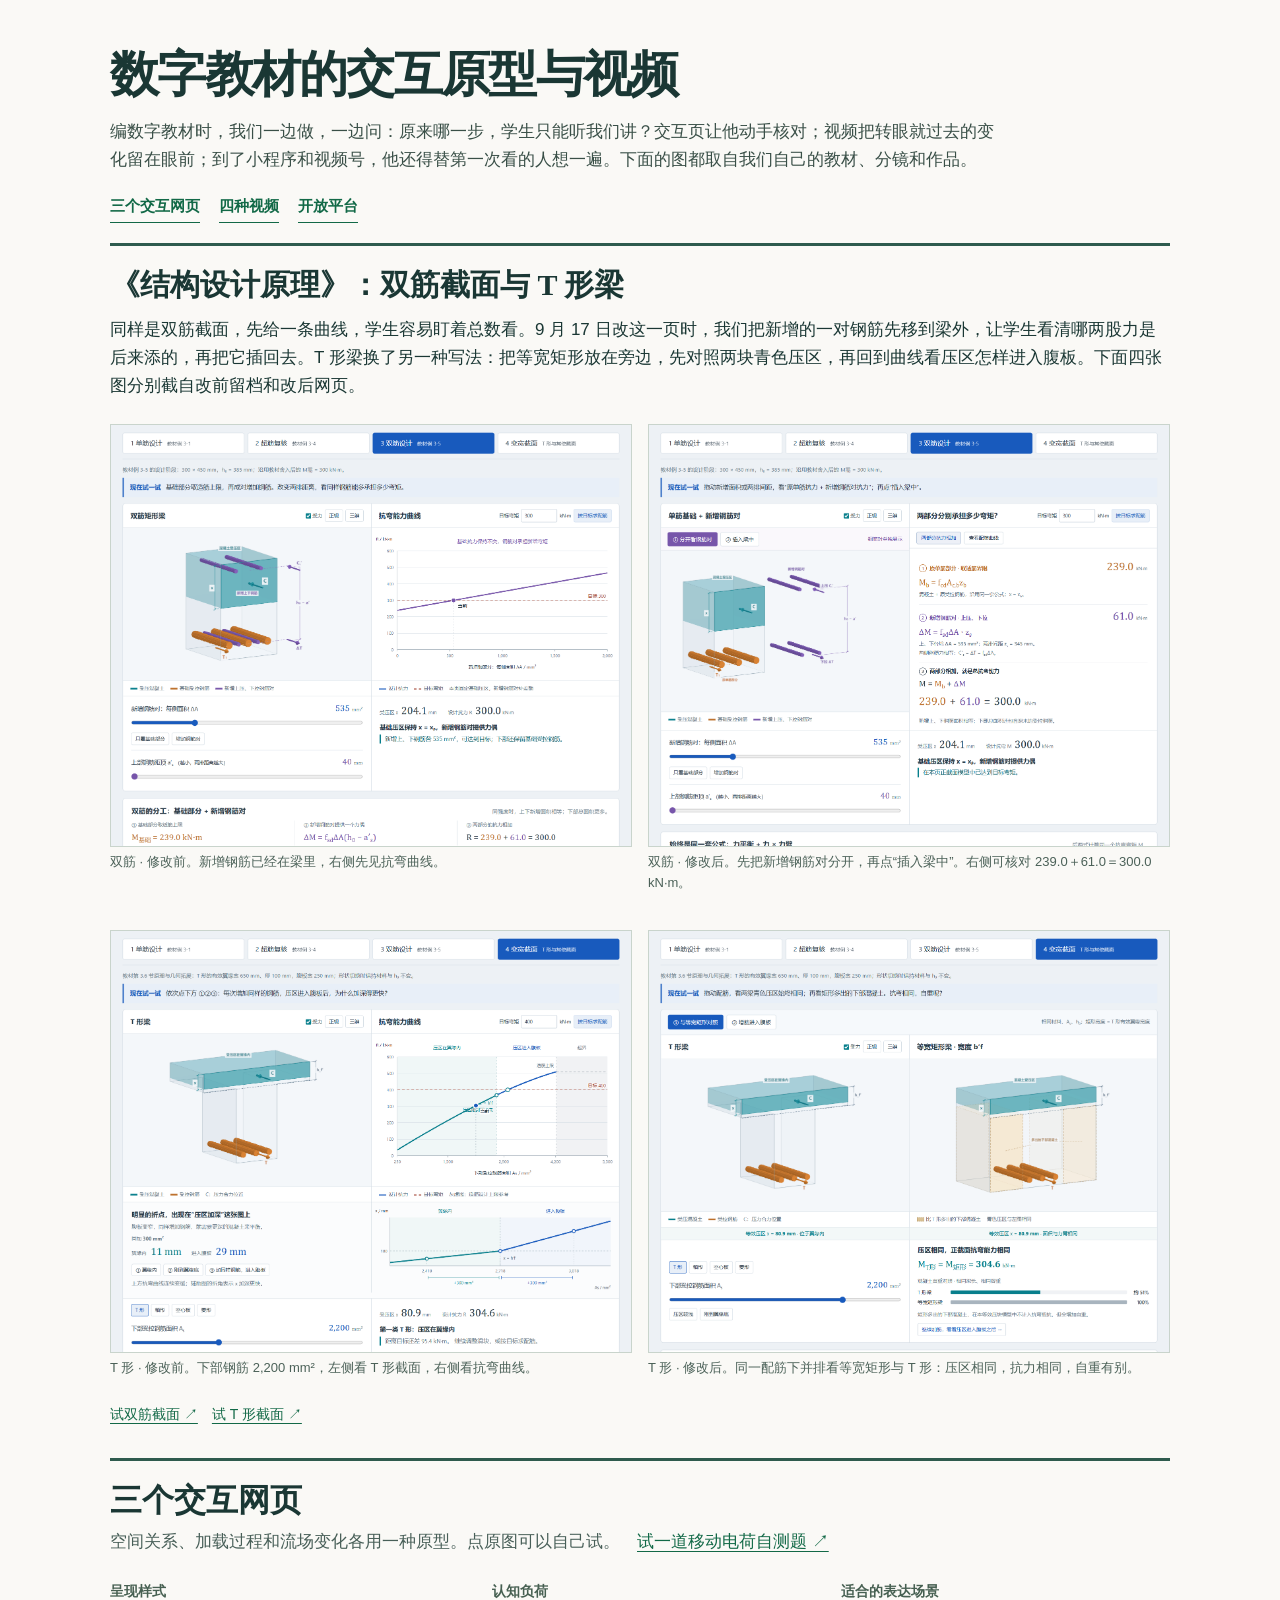
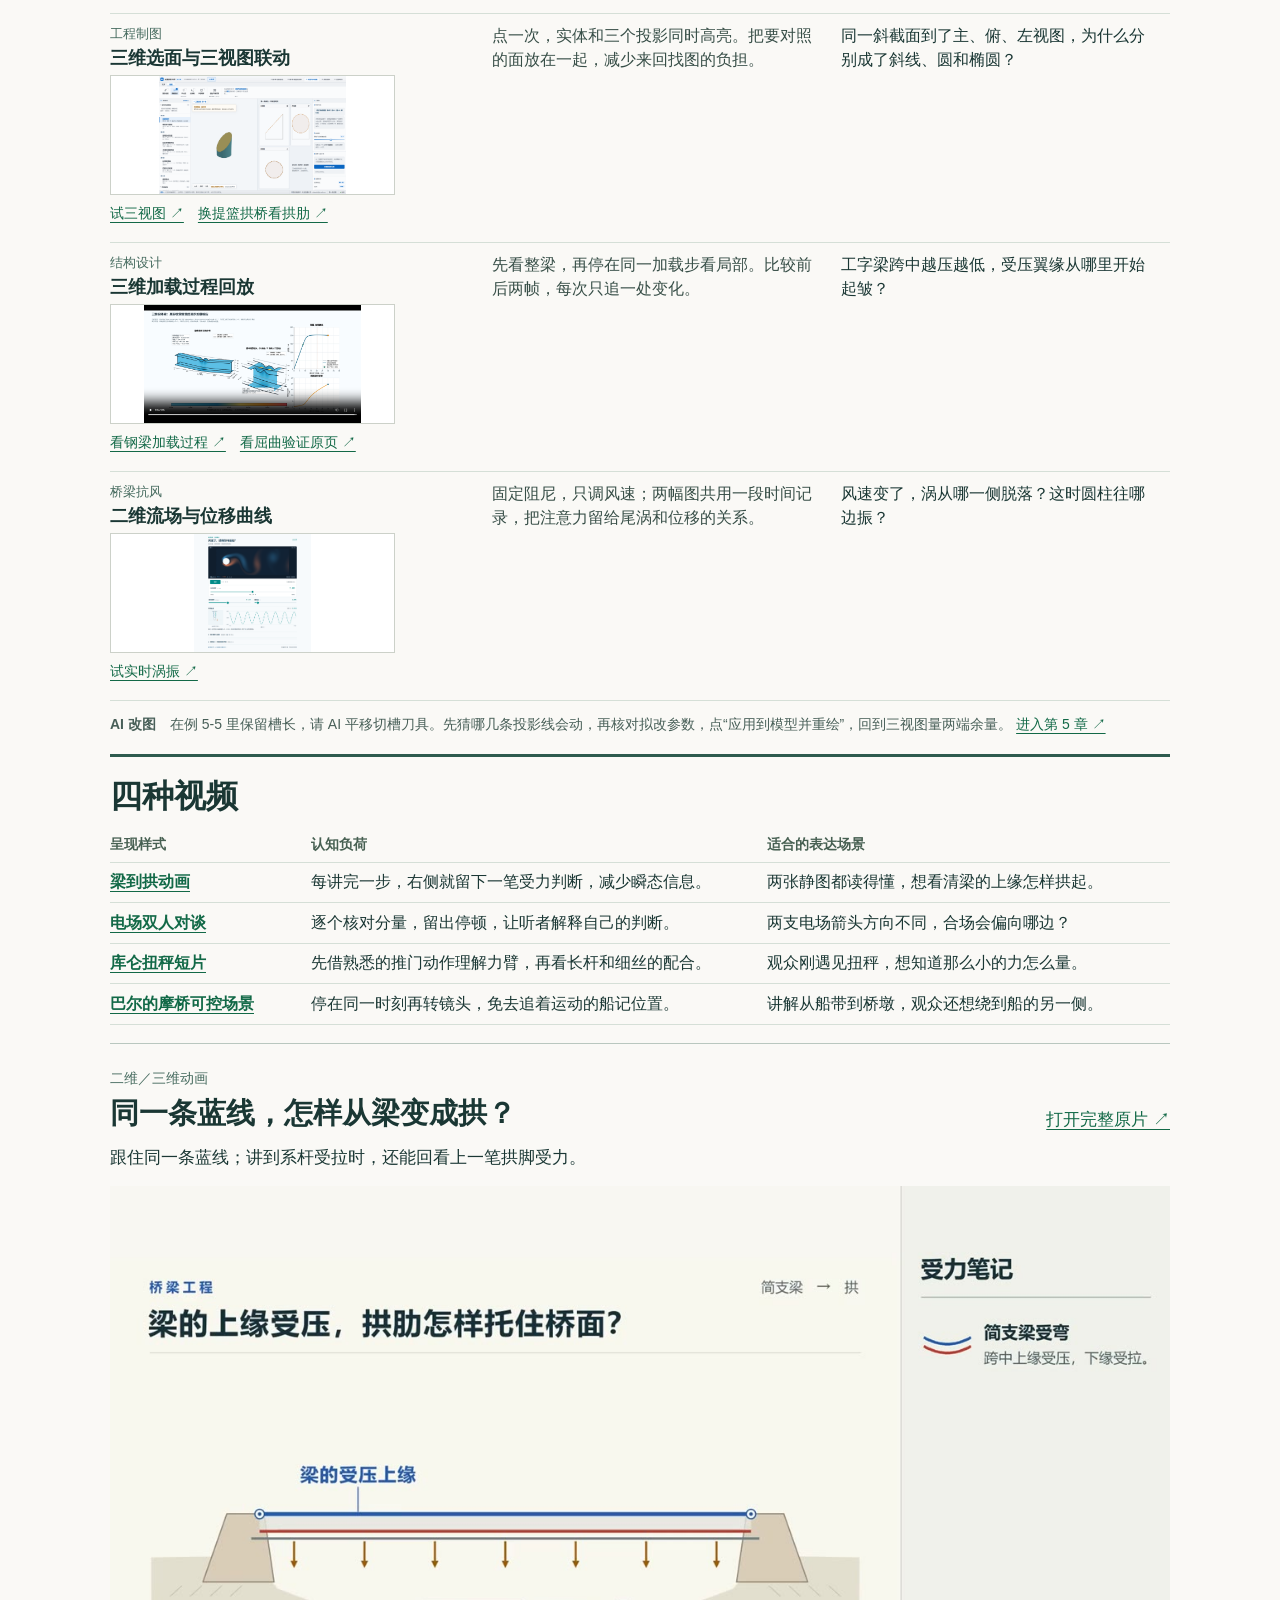
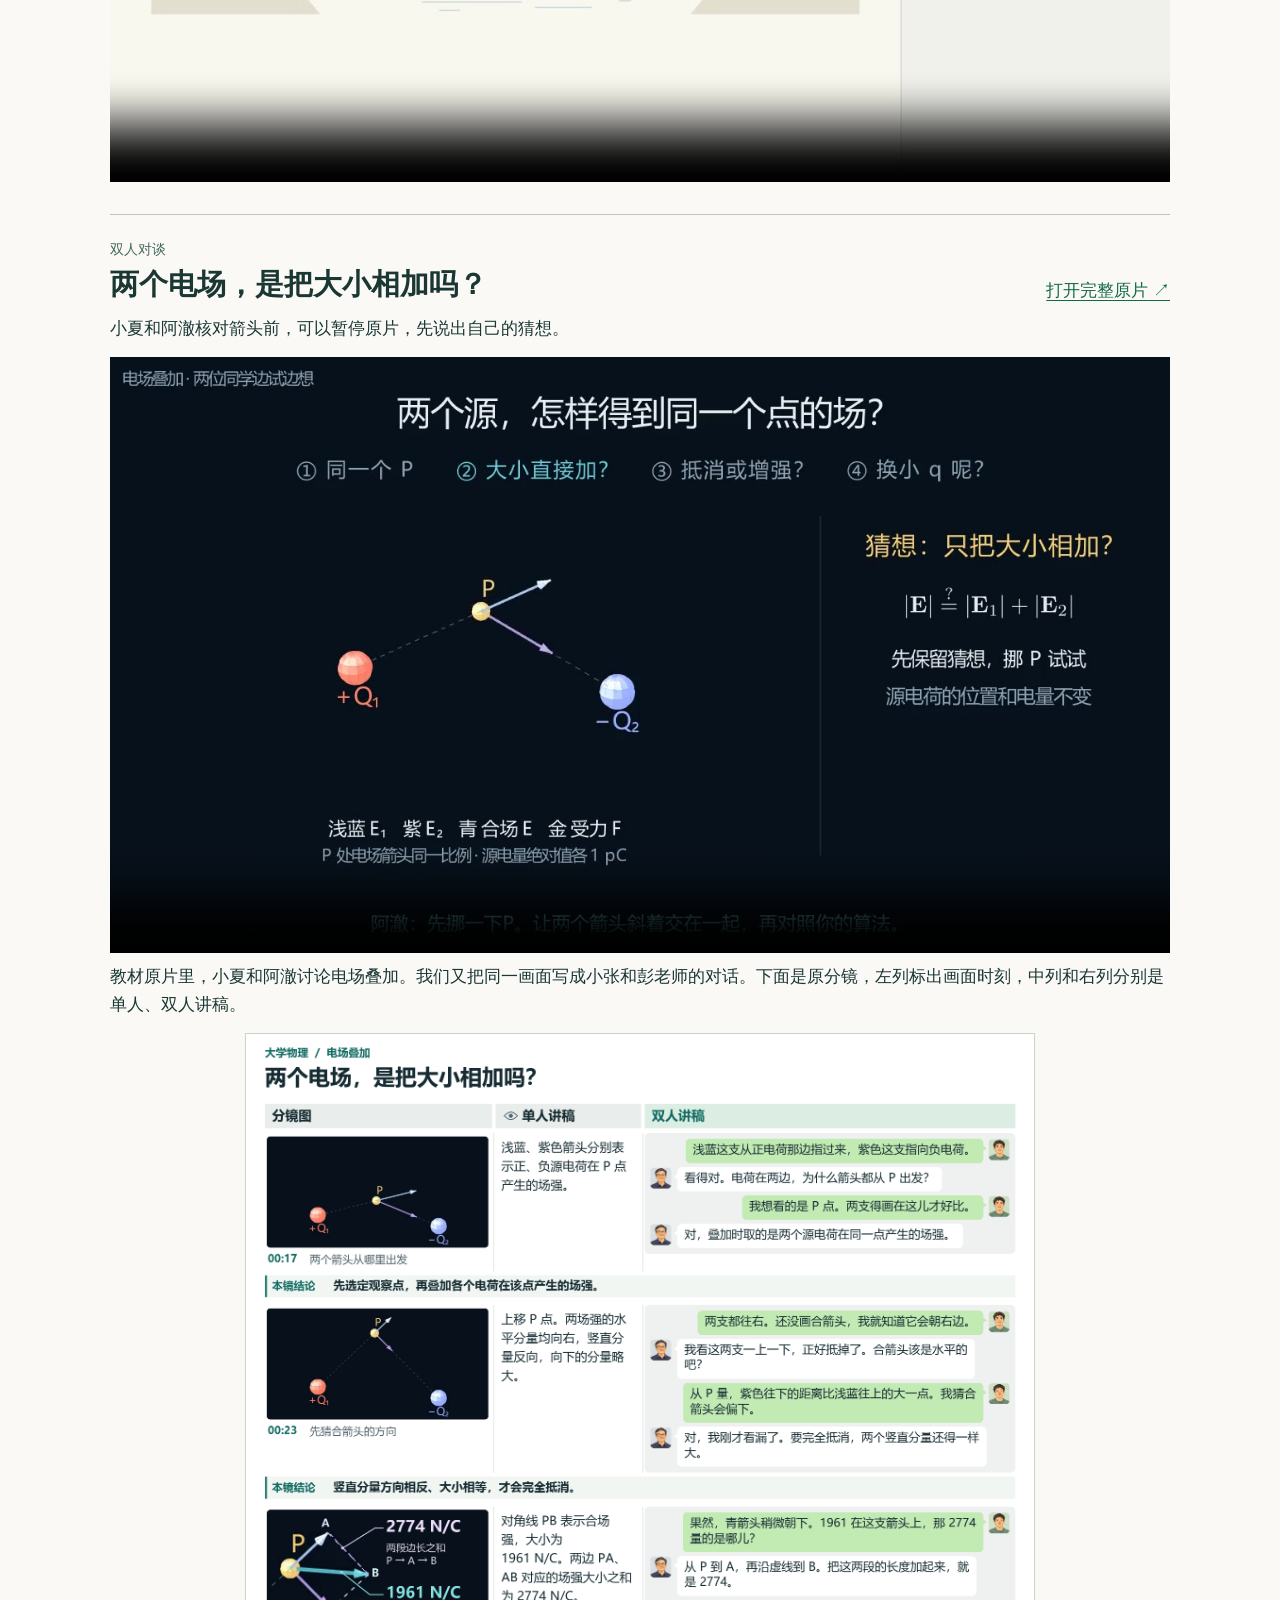
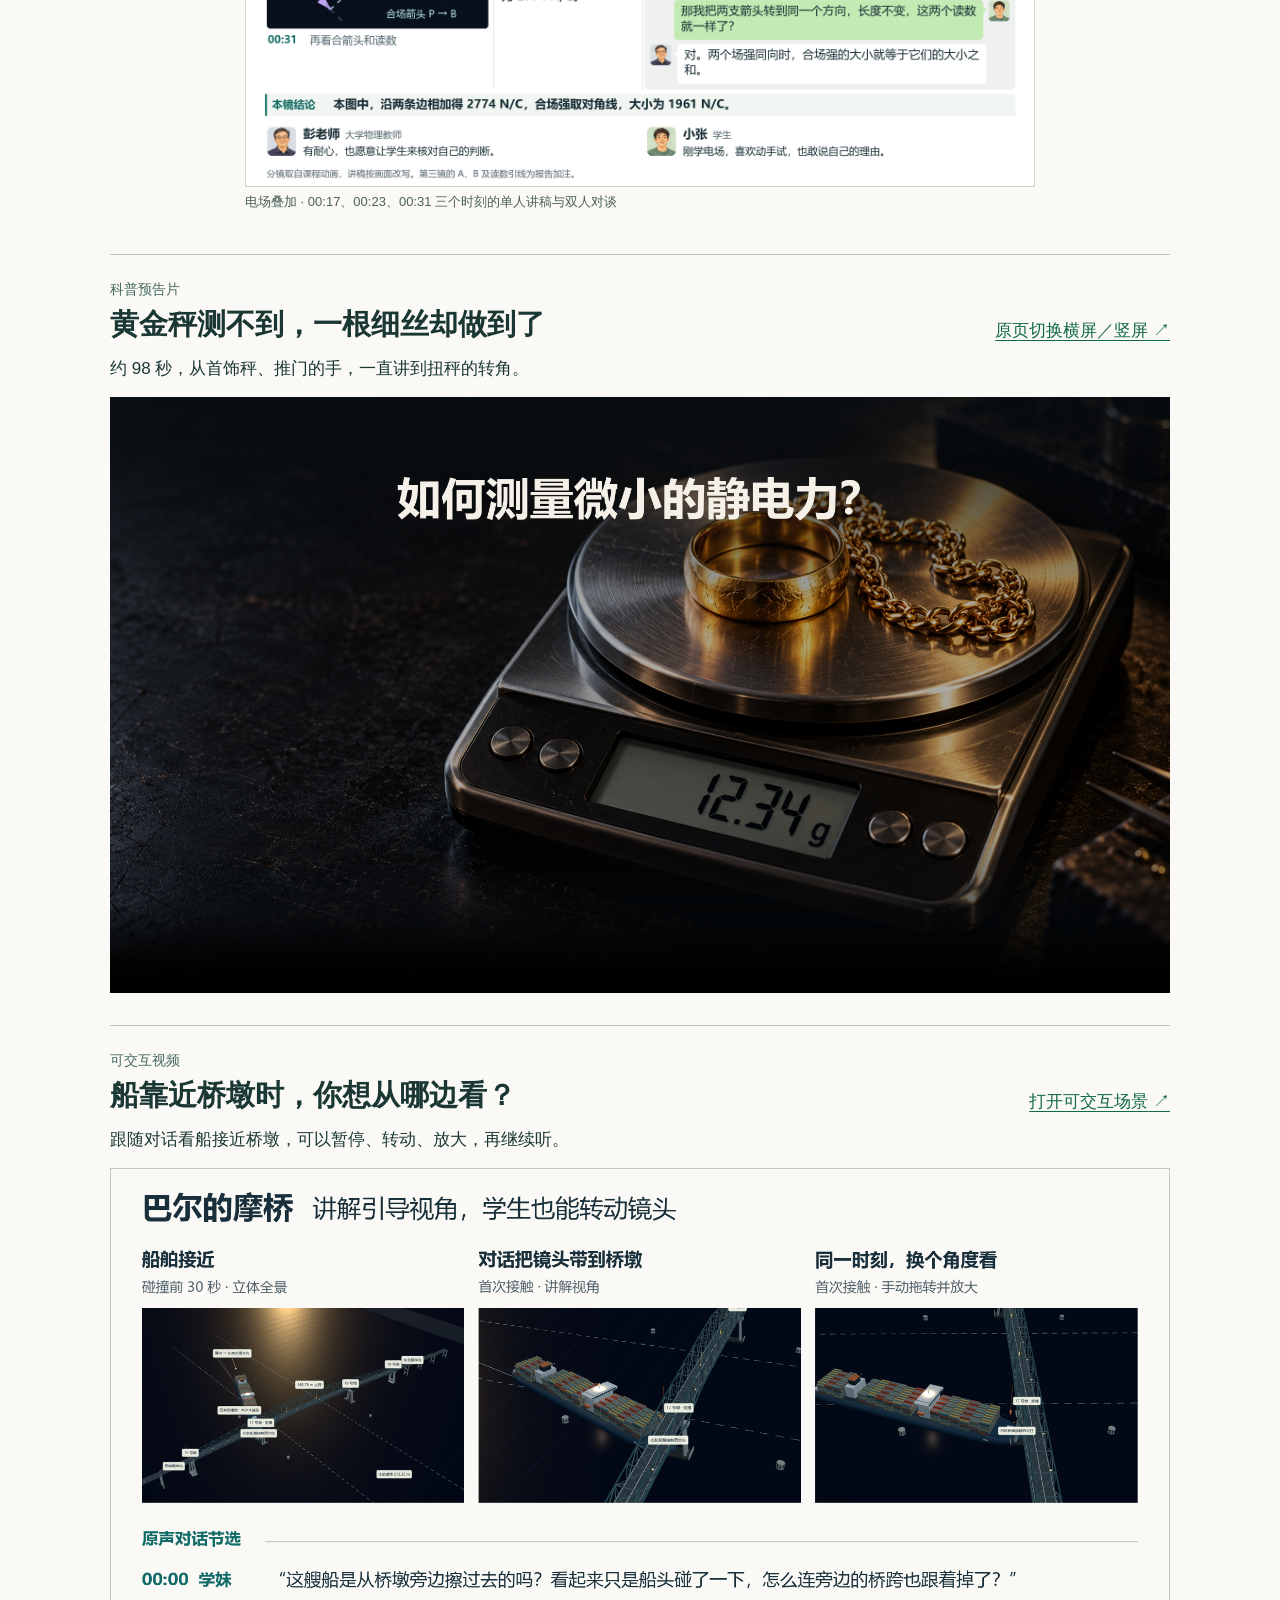
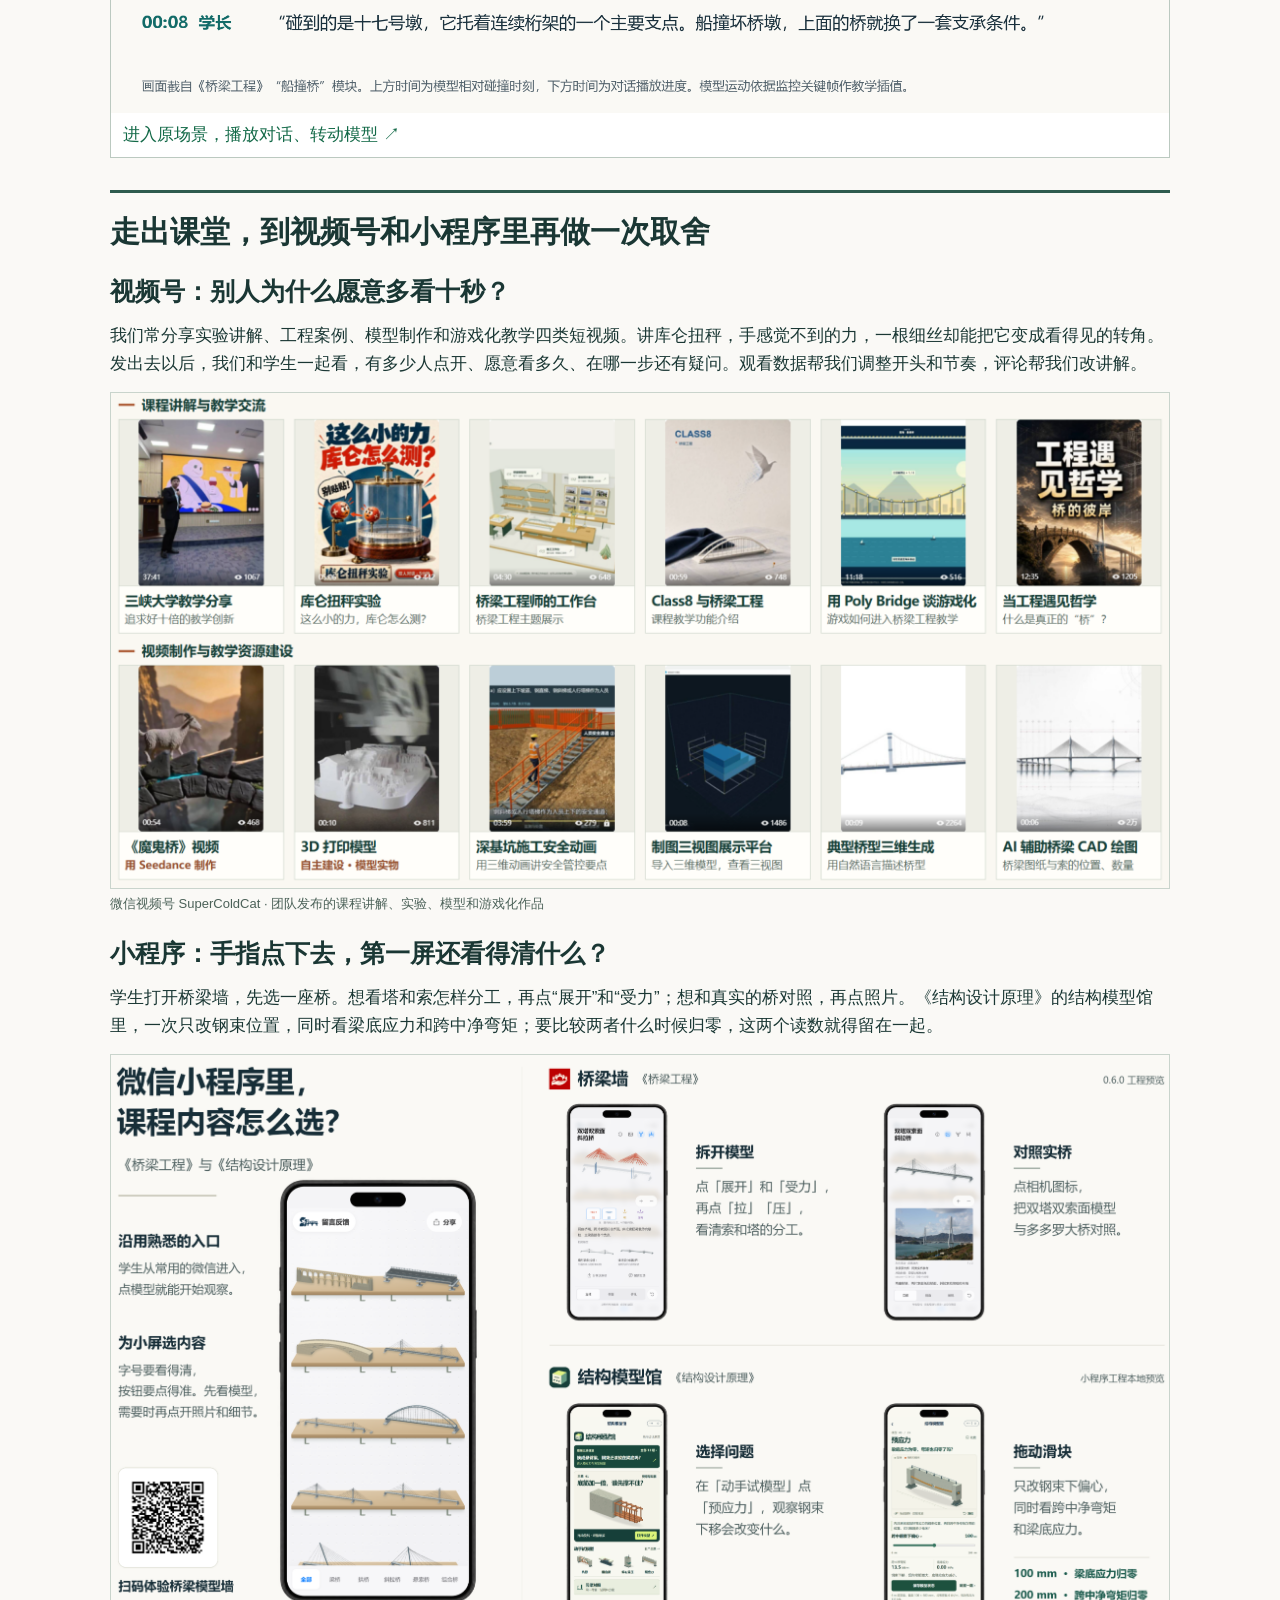
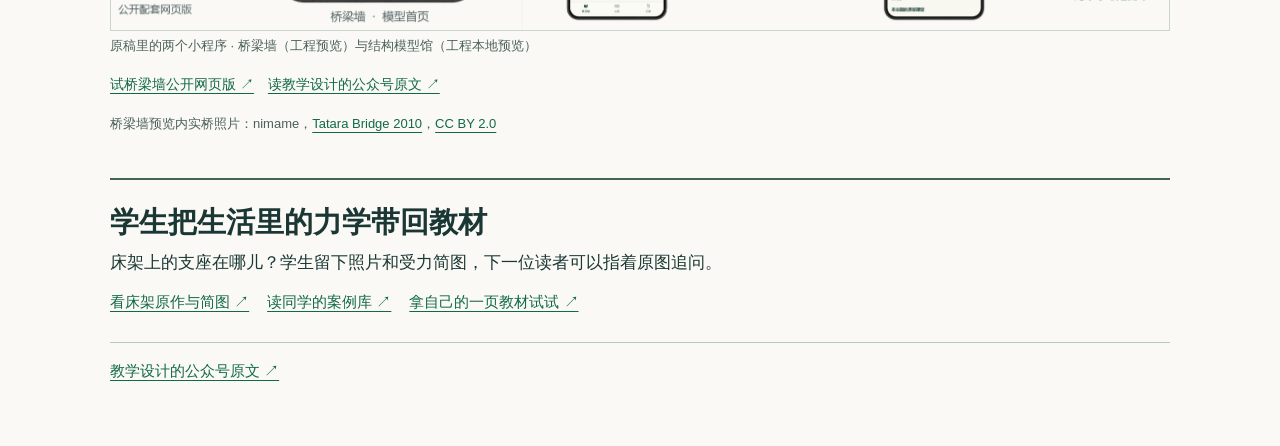
==== commit a1b3eea0: "Restore original teaching materials and beam revision screenshots" ====
--- a/docs/digital-textbook/index.html
+++ b/docs/digital-textbook/index.html
@@ -1,3 +1,24 @@
-<!DOCTYPE html>
-
-<html lang="zh-CN"><head><meta charset="utf-8"/><meta content="width=device-width,initial-scale=1" name="viewport"/><title>数字教材的交互原型与视频</title><style>*{box-sizing:border-box}html{color-scheme:light}body{margin:0;background:#faf9f6;color:#1a3734;font:17px/1.65 'Microsoft YaHei','PingFang SC',sans-serif}main{width:min(1020px,100%);margin:auto;padding:46px 30px}h1,h2,p{margin:0}h1{font:600 clamp(30px,4.1vw,49px)/1.2 'STSong','SimSun',serif;letter-spacing:-.035em}h2{font-size:clamp(21px,2.5vw,30px);font-weight:650;line-height:1.35}.lead{color:#485f58;margin:12px 0 27px}section{border-top:1px solid #b9c7bf;padding:23px 0 32px}header{display:flex;justify-content:space-between;align-items:flex-end;gap:16px}.subject{font-size:14px;color:#456a5e;margin-bottom:3px}a{color:#126947;text-underline-offset:4px;text-decoration-thickness:1px}a:focus-visible{outline:3px solid #b36f26;outline-offset:3px}header>a{white-space:nowrap}.desc{margin:10px 0 14px}.shot{display:block;border:1px solid #ccd1c9;background:white}.shot img{width:100%;height:auto;display:block}.follow,footer{font-size:15px;color:#4a5c57}.follow{margin-top:9px}footer{border-top:1px solid #b9c7bf;padding:16px 0}@media(max-width:650px){main{padding:26px 15px}header{display:block}header>a{display:inline-block;margin:6px 0}.desc{margin-top:5px}}</style><style>html{scroll-padding-top:16px}.jump{display:flex;align-items:center;gap:8px 19px;flex-wrap:wrap}.jump a{text-decoration:none;font-size:15px;font-weight:600;display:inline-block;padding:3px 0;border-bottom:1px solid currentColor}.top-jump{margin:0 0 35px}.division{border-top:3px solid #2e5b4e;padding:18px 0}.division h2{font-size:clamp(23px,3vw,32px);font-family:STSong,SimSun,serif}.film-jump{margin:9px 0 1px}article{border-top:1px solid #b9c7bf;padding:23px 0 32px}article h3{font-size:clamp(21px,2.5vw,29px);line-height:1.4;margin:0}video{display:block;background:#132020;width:100%;height:auto;aspect-ratio:16/9}.film-link{display:block;border:1px solid #bbc9c0;text-decoration:none;background:white}.film-link img{width:100%;display:block}.film-link span{display:block;padding:8px 12px}#videos,#prototypes,article{scroll-margin-top:14px}</style><style>main{max-width:1120px;width:100%}.top-jump{margin-bottom:20px}.works{padding-bottom:0}.works .lead{margin:6px 0 15px}.prototype-grid{display:grid;grid-template-columns:repeat(3,minmax(0,1fr));gap:18px}.prototype{display:grid;grid-template-rows:auto auto 1fr auto;border:0;padding:0 0 8px;align-content:start}.prototype header{display:block;padding-bottom:10px}.prototype header h3{font-family:inherit;font-size:clamp(17px,1.65vw,22px);line-height:1.4;margin:2px 0 0}.prototype .shot{display:block;overflow:hidden;position:relative;width:100%;height:clamp(142px,15vw,182px);background:#fff}.prototype .shot img{position:absolute;inset:0;display:block;width:100%;height:100%;min-height:0;min-width:0;object-fit:contain}.prototype .desc{font-size:15px;line-height:1.6;margin:9px 0 4px}.prototype .go{justify-self:start;font-size:15px}.prototype:has(.go+.go) .go+.go{margin-top:2px}.extra{font-size:14px;color:#485f58;margin:6px 0 22px}article{scroll-margin-top:15px}@media(max-width:700px){.prototype-grid{grid-template-columns:minmax(0,1fr);gap:12px}.prototype{border-top:1px solid #cbd6d0;padding-top:12px}.prototype .shot{height:auto;min-height:120px}.prototype .shot img{position:static;height:auto}.top-jump{margin-bottom:15px}}</style><style id="load-structure">@media(min-width:701px){.prototype-grid.load-matrix{grid-template-columns:minmax(76px,.64fr) repeat(3,minmax(0,2.3fr));grid-template-rows:auto auto auto auto auto;gap:8px 16px}.load-matrix .prototype{grid-column:var(--col);grid-row:1/6;display:grid;grid-template-rows:subgrid;row-gap:8px;padding:0}.load-matrix .prototype header{padding-bottom:0}.matrix-key{grid-column:1;align-self:start;color:#496158;font-weight:600;font-size:14px;line-height:1.6;padding-top:2px}.prototype .desc,.prototype .load-note{margin:0;font-size:15px;line-height:1.6}.load-matrix .prototype .shot{height:clamp(130px,15vw,172px)}.prototype .case-actions{display:flex;gap:3px 12px;flex-wrap:wrap;align-items:start}.extra{margin:12px 0 18px}.film-choice{font-size:16px}}.film-choice{width:100%;border-collapse:collapse;margin:.55em 0 0;line-height:1.55;text-align:left}.film-choice th,.film-choice td{vertical-align:top;padding:.46em .65em .46em 0;border-bottom:1px solid #d5dfd7}.film-choice thead th{color:#476052;font-size:14px}.film-choice tbody th{font-weight:600;width:19%}.film-choice td:nth-child(2){width:36%}.load-note{color:#374e47}.case-actions a{display:inline-block}.prototype .case-actions a+a{margin-left:5px}@media(max-width:700px){.matrix-key{display:none}.load-matrix .prototype{display:block}.load-matrix .prototype .shot{height:auto}.load-matrix .prototype .desc,.load-matrix .prototype .load-note{font-size:15px;line-height:1.6;margin:.44em 0}.load-matrix [data-key]::before{content:attr(data-key) '　';font-weight:650;color:#365f51}.film-choice{font-size:14px}.film-choice tbody th{width:21%}.film-choice th,.film-choice td{padding:.5em .36em .5em 0}.extra{margin-bottom:15px}}</style><style>.community-cases{border-top:2px solid #436456;padding:23px 0}.community-cases h2{font-family:STSong,SimSun,serif;font-size:clamp(21px,2.6vw,29px)}.community-cases p{margin:7px 0}.community-cases nav{display:flex;flex-wrap:wrap;gap:3px 18px;font-size:15px}.community-cases nav a{padding:5px 0}@media(max-width:650px){.community-cases nav{gap:0 14px}.community-cases nav a{min-height:42px;display:inline-flex;align-items:center}}</style></head><body><main><h1>数字教材的交互原型与视频</h1><nav aria-label="选择展示内容" class="jump top-jump"><a href="#prototypes">三个交互网页</a><a href="#videos">四种视频</a></nav><div class="division works" id="prototypes"><h2>三个交互网页</h2><p class="lead">空间关系、加载过程和流场变化各用一种原型。点原图可以自己试。　<a href="charge-force.html" rel="noopener" target="_blank">试一道移动电荷自测题 ↗</a></p></div><div class="prototype-grid load-matrix"><span aria-hidden="true" class="matrix-key" style="grid-row:1">呈现形式</span><span aria-hidden="true" class="matrix-key" style="grid-row:3">适合的场景</span><span aria-hidden="true" class="matrix-key" style="grid-row:4">优化的认知负荷</span><section aria-labelledby="case0" class="prototype" style="--col:2"><header><p class="subject">工程制图</p><h3 id="case0">三维选面与三视图联动</h3></header><a aria-label="试三视图" class="shot" href="https://syzhaoln-stack.github.io/projection-master/?mode=explore&amp;model=textbookObliqueCylinder" rel="noopener" target="_blank"><img alt="同一个面的三向投影的原型界面" height="1380" src="assets/three-views.png" width="2190"/></a><p class="desc" data-key="适合的场景">同一斜截面到了主、俯、左视图，为什么分别成了斜线、圆和椭圆？</p><p class="load-note" data-key="优化的认知负荷">点一次，实体和三个投影同时高亮。把要对照的面放在一起，减少来回找图的负担。</p><div class="case-actions"><a class="go" href="https://syzhaoln-stack.github.io/projection-master/?mode=explore&amp;model=textbookObliqueCylinder" rel="noopener" target="_blank">试三视图 ↗</a><a class="go" href="https://syzhaoln-stack.github.io/projection-master/?mode=explore&amp;model=archBridge" rel="noopener" target="_blank" title="立面看拱轴起伏，端面看拱肋内倾">换提篮拱桥看拱肋 ↗</a></div></section><section aria-labelledby="case1" class="prototype" style="--col:3"><header><p class="subject">结构设计</p><h3 id="case1">三维加载过程回放</h3></header><a aria-label="看钢梁加载过程" class="shot" href="steel-beam/loading.mp4" rel="noopener" target="_blank"><img alt="工字梁从受力到局部屈曲的原型界面" height="860" src="assets/steel-buckling.png" width="1580"/></a><p class="desc" data-key="适合的场景">工字梁跨中越压越低，受压翼缘从哪里开始起皱？</p><p class="load-note" data-key="优化的认知负荷">先看整梁，再停在同一加载步看局部。比较前后两帧，每次只追一处变化。</p><div class="case-actions"><a class="go" href="steel-beam/loading.mp4" rel="noopener" target="_blank">看钢梁加载过程 ↗</a><a class="go" href="steel-beam/report.html" rel="noopener" target="_blank">看屈曲验证原页 ↗</a></div></section><section aria-labelledby="case2" class="prototype" style="--col:4"><header><p class="subject">桥梁抗风</p><h3 id="case2">二维流场与位移曲线</h3></header><a aria-label="试实时涡振" class="shot" href="https://syzhaoln-stack.github.io/bridge-viv-classroom/" rel="noopener" target="_blank"><img alt="尾涡在什么位置、何时脱落？的原型界面" height="1191" src="assets/wake-displacement.png" width="1180"/></a><p class="desc" data-key="适合的场景">风速变了，涡从哪一侧脱落？这时圆柱往哪边振？</p><p class="load-note" data-key="优化的认知负荷">固定阻尼，只调风速；两幅图共用一段时间记录，把注意力留给尾涡和位移的关系。</p><div class="case-actions"><a class="go" href="https://syzhaoln-stack.github.io/bridge-viv-classroom/" rel="noopener" target="_blank">试实时涡振 ↗</a></div></section></div><p class="extra"><strong>AI 改图　</strong>在例 5-5 里保留槽长，请 AI 平移切槽刀具。先猜哪几条投影线会动，再核对拟改参数，点“应用到模型并重绘”，回到三视图量两端余量。 <a class="" href="https://syzhaoln-stack.github.io/projection-master/?mode=compound" rel="noopener" target="_blank">进入第 5 章 ↗</a></p><div class="division" id="videos"><h2>四种视频</h2><table aria-label="四种视频的选型与认知负荷" class="film-choice"><thead><tr><th scope="col">呈现形式</th><th scope="col">适合的场景</th><th scope="col">优化的认知负荷</th></tr></thead><tbody><tr><th scope="row"><a href="#video-arch">梁到拱动画</a></th><td>两张静图都读得懂，想看清梁的上缘怎样拱起。</td><td>每讲完一步，右侧就留下一笔受力判断，减少瞬态信息。</td></tr><tr><th scope="row"><a href="#video-dialogue">电场双人对谈</a></th><td>两支电场箭头方向不同，合场会偏向哪边？</td><td>逐个核对分量，留出停顿，让听者解释自己的判断。</td></tr><tr><th scope="row"><a href="#video-coulomb">库仑扭秤短片</a></th><td>观众刚遇见扭秤，想知道那么小的力怎么量。</td><td>先借熟悉的推门动作理解力臂，再看长杆和细丝的配合。</td></tr><tr><th scope="row"><a href="#video-baltimore">巴尔的摩桥可控场景</a></th><td>讲解从船带到桥墩，观众还想绕到船的另一侧。</td><td>停在同一时刻再转镜头，免去追着运动的船记位置。</td></tr></tbody></table></div><article aria-labelledby="v-arch-title" id="video-arch"><header><div><p class="subject">二维／三维动画</p><h3 id="v-arch-title">同一条蓝线，怎样从梁变成拱？</h3></div><a href="beam-to-arch.mp4" rel="noopener" target="_blank">打开完整原片 ↗</a></header><p class="desc">跟住同一条蓝线；讲到系杆受拉时，还能回看上一笔拱脚受力。</p><video aria-label="从梁的受压上缘到拱肋" controls="" playsinline="" poster="assets/arch-poster.jpg" preload="none" src="beam-to-arch.mp4"></video></article><article aria-labelledby="v-dialogue-title" id="video-dialogue"><header><div><p class="subject">双人对谈</p><h3 id="v-dialogue-title">两个电场，是把大小相加吗？</h3></div><a href="https://syzhaoln-stack.github.io/electrostatics-course/media/lesson-dialogues/field.mp4" rel="noopener" target="_blank">打开完整原片<span aria-hidden="true"> ↗</span></a></header><p class="desc">小夏和阿澈核对箭头前，可以暂停原片，先说出自己的猜想。</p><video aria-label="电场叠加双人对谈完整原片" controls="" playsinline="" poster="assets/dialogue-poster.jpg" preload="none" src="https://syzhaoln-stack.github.io/electrostatics-course/media/lesson-dialogues/field.mp4"></video></article><article aria-labelledby="v-coulomb-title" id="video-coulomb"><header><div><p class="subject">科普预告片</p><h3 id="v-coulomb-title">黄金秤测不到，一根细丝却做到了</h3></div><a href="https://syzhaoln-stack.github.io/electrostatics-course/coulomb-short.html" rel="noopener" target="_blank">原页切换横屏／竖屏<span aria-hidden="true"> ↗</span></a></header><p class="desc">约 98 秒，从首饰秤、推门的手，一直讲到扭秤的转角。</p><video aria-label="库仑扭秤科普短片，横屏完整原片" controls="" playsinline="" poster="assets/coulomb-poster.jpg" preload="none" src="https://syzhaoln-stack.github.io/electrostatics-course/media/lesson-dialogues/coulomb-v44-landscape.mp4"></video></article><article aria-labelledby="v-baltimore-title" id="video-baltimore"><header><div><p class="subject">可交互视频</p><h3 id="v-baltimore-title">船靠近桥墩时，你想从哪边看？</h3></div><a href="https://syzhaoln-stack.github.io/bridge-engineering-digital-textbook/interactive/bridge-office/_references/%E6%A1%88%E4%BE%8B%E9%A9%B1%E5%8A%A8%E7%B4%A0%E6%9D%90%E5%B7%A5%E5%9D%8A_20260922/C06_KeyBridge/index.html#key" rel="noopener" target="_blank">打开可交互场景<span aria-hidden="true"> ↗</span></a></header><p class="desc">跟随对话看船接近桥墩，可以暂停、转动、放大，再继续听。</p><a class="film-link" href="https://syzhaoln-stack.github.io/bridge-engineering-digital-textbook/interactive/bridge-office/_references/%E6%A1%88%E4%BE%8B%E9%A9%B1%E5%8A%A8%E7%B4%A0%E6%9D%90%E5%B7%A5%E5%9D%8A_20260922/C06_KeyBridge/index.html#key" rel="noopener" target="_blank"><img alt="巴尔的摩桥案例原界面，同一时刻的讲解镜头与学生调整后的镜头" loading="lazy" src="assets/baltimore-views.png"/><span>进入原场景，播放对话、转动模型 ↗</span></a></article><section class="community-cases" id="community-cases" aria-labelledby="community-title"><h2 id="community-title">学生把生活里的力学带回教材</h2><p>床架上的支座在哪儿？学生留下照片和受力简图，下一位读者可以指着原图追问。</p><nav aria-label="生活案例与教学资源设计"><a href="https://syzhaoln-stack.github.io/bridge-sense-gallery/compare.html?case=bed" target="_blank" rel="noopener">看床架原作与简图 ↗</a><a href="https://syzhaoln-stack.github.io/bridge-sense-gallery/community/" target="_blank" rel="noopener">读同学的案例库 ↗</a><a href="teaching-prompts.txt" target="_blank" rel="noopener">拿自己的一页教材试试 ↗</a></nav></section><footer><a href="https://mp.weixin.qq.com/s/7uZ3xTCX6M2_YBQYfv6m8g" rel="noopener" target="_blank">教学设计的公众号原文<span aria-hidden="true"> ↗</span></a></footer></main></body></html>+<!doctype html>
+<html lang="zh-CN"><head><meta charset="utf-8"><meta content="width=device-width,initial-scale=1" name="viewport"><title>数字教材的交互原型与视频</title><style>*{box-sizing:border-box}html{color-scheme:light}body{margin:0;background:#faf9f6;color:#1a3734;font:17px/1.65 'Microsoft YaHei','PingFang SC',sans-serif}main{width:min(1020px,100%);margin:auto;padding:46px 30px}h1,h2,p{margin:0}h1{font:600 clamp(30px,4.1vw,49px)/1.2 'STSong','SimSun',serif;letter-spacing:-.035em}h2{font-size:clamp(21px,2.5vw,30px);font-weight:650;line-height:1.35}.lead{color:#485f58;margin:12px 0 27px}section{border-top:1px solid #b9c7bf;padding:23px 0 32px}header{display:flex;justify-content:space-between;align-items:flex-end;gap:16px}.subject{font-size:14px;color:#456a5e;margin-bottom:3px}a{color:#126947;text-underline-offset:4px;text-decoration-thickness:1px}a:focus-visible{outline:3px solid #b36f26;outline-offset:3px}header>a{white-space:nowrap}.desc{margin:10px 0 14px}.shot{display:block;border:1px solid #ccd1c9;background:white}.shot img{width:100%;height:auto;display:block}.follow,footer{font-size:15px;color:#4a5c57}.follow{margin-top:9px}footer{border-top:1px solid #b9c7bf;padding:16px 0}@media(max-width:650px){main{padding:26px 15px}header{display:block}header>a{display:inline-block;margin:6px 0}.desc{margin-top:5px}}</style><style>html{scroll-padding-top:16px}.jump{display:flex;align-items:center;gap:8px 19px;flex-wrap:wrap}.jump a{text-decoration:none;font-size:15px;font-weight:600;display:inline-block;padding:3px 0;border-bottom:1px solid currentColor}.top-jump{margin:0 0 35px}.division{border-top:3px solid #2e5b4e;padding:18px 0}.division h2{font-size:clamp(23px,3vw,32px);font-family:STSong,SimSun,serif}.film-jump{margin:9px 0 1px}article{border-top:1px solid #b9c7bf;padding:23px 0 32px}article h3{font-size:clamp(21px,2.5vw,29px);line-height:1.4;margin:0}video{display:block;background:#132020;width:100%;height:auto;aspect-ratio:16/9}.film-link{display:block;border:1px solid #bbc9c0;text-decoration:none;background:white}.film-link img{width:100%;display:block}.film-link span{display:block;padding:8px 12px}#videos,#prototypes,article{scroll-margin-top:14px}</style><style>main{max-width:1120px;width:100%}.top-jump{margin-bottom:20px}.works{padding-bottom:0}.works .lead{margin:6px 0 15px}.prototype-grid{display:grid;grid-template-columns:repeat(3,minmax(0,1fr));gap:18px}.prototype{display:grid;grid-template-rows:auto auto 1fr auto;border:0;padding:0 0 8px;align-content:start}.prototype header{display:block;padding-bottom:10px}.prototype header h3{font-family:inherit;font-size:clamp(17px,1.65vw,22px);line-height:1.4;margin:2px 0 0}.prototype .shot{display:block;overflow:hidden;position:relative;width:100%;height:clamp(142px,15vw,182px);background:#fff}.prototype .shot img{position:absolute;inset:0;display:block;width:100%;height:100%;min-height:0;min-width:0;object-fit:contain}.prototype .desc{font-size:15px;line-height:1.6;margin:9px 0 4px}.prototype .go{justify-self:start;font-size:15px}.prototype:has(.go+.go) .go+.go{margin-top:2px}.extra{font-size:14px;color:#485f58;margin:6px 0 22px}article{scroll-margin-top:15px}@media(max-width:700px){.prototype-grid{grid-template-columns:minmax(0,1fr);gap:12px}.prototype{border-top:1px solid #cbd6d0;padding-top:12px}.prototype .shot{height:auto;min-height:120px}.prototype .shot img{position:static;height:auto}.top-jump{margin-bottom:15px}}</style><style id="load-structure">@media(min-width:701px){.prototype-grid.load-matrix{grid-template-columns:minmax(76px,.64fr) repeat(3,minmax(0,2.3fr));grid-template-rows:auto auto auto auto auto;gap:8px 16px}.load-matrix .prototype{grid-column:var(--col);grid-row:1/6;display:grid;grid-template-rows:subgrid;row-gap:8px;padding:0}.load-matrix .prototype header{padding-bottom:0}.matrix-key{grid-column:1;align-self:start;color:#496158;font-weight:600;font-size:14px;line-height:1.6;padding-top:2px}.prototype .desc,.prototype .load-note{margin:0;font-size:15px;line-height:1.6}.load-matrix .prototype .shot{height:clamp(130px,15vw,172px)}.prototype .case-actions{display:flex;gap:3px 12px;flex-wrap:wrap;align-items:start}.extra{margin:12px 0 18px}.film-choice{font-size:16px}}.film-choice{width:100%;border-collapse:collapse;margin:.55em 0 0;line-height:1.55;text-align:left}.film-choice th,.film-choice td{vertical-align:top;padding:.46em .65em .46em 0;border-bottom:1px solid #d5dfd7}.film-choice thead th{color:#476052;font-size:14px}.film-choice tbody th{font-weight:600;width:19%}.film-choice td:nth-child(2){width:36%}.load-note{color:#374e47}.case-actions a{display:inline-block}.prototype .case-actions a+a{margin-left:5px}@media(max-width:700px){.matrix-key{display:none}.load-matrix .prototype{display:block}.load-matrix .prototype .shot{height:auto}.load-matrix .prototype .desc,.load-matrix .prototype .load-note{font-size:15px;line-height:1.6;margin:.44em 0}.load-matrix [data-key]::before{content:attr(data-key) '　';font-weight:650;color:#365f51}.film-choice{font-size:14px}.film-choice tbody th{width:21%}.film-choice th,.film-choice td{padding:.5em .36em .5em 0}.extra{margin-bottom:15px}}</style><style>.community-cases{border-top:2px solid #436456;padding:23px 0}.community-cases h2{font-family:STSong,SimSun,serif;font-size:clamp(21px,2.6vw,29px)}.community-cases p{margin:7px 0}.community-cases nav{display:flex;flex-wrap:wrap;gap:3px 18px;font-size:15px}.community-cases nav a{padding:5px 0}@media(max-width:650px){.community-cases nav{gap:0 14px}.community-cases nav a{min-height:42px;display:inline-flex;align-items:center}}</style><style>
+.overview{margin:.8em 0 1em;color:#394f47;max-width:52em}
+.restored-section{border-top:3px solid #2e5b4e;padding:19px 0 26px}
+.restored-section h2{font-family:STSong,SimSun,serif}
+.original-matrix{width:100%;border-collapse:collapse;table-layout:fixed;line-height:1.5}
+.original-matrix tr>*{text-align:left;vertical-align:top;border-bottom:1px solid #d5dfd7;padding:10px 14px 11px 0;font-size:16px}
+.original-matrix thead th{color:#476052;font-size:14px}
+.original-matrix thead th:nth-child(1){width:36%}.original-matrix thead th:nth-child(2){width:33%}
+.original-matrix header{display:block}.original-matrix h3{font-size:18px;line-height:1.25;margin:0 0 6px}
+.original-matrix .subject{font-weight:500;font-size:13px}
+.original-matrix .shot{max-width:285px;height:120px;display:block}.original-matrix .shot img{height:100%;width:100%;object-fit:contain}
+.original-matrix .case-actions,.source-links{display:flex;gap:4px 14px;flex-wrap:wrap;font-size:14px;font-weight:500}
+.original-matrix .case-actions a,.source-links a{display:inline-flex;align-items:center;min-height:36px}
+.original-matrix p.desc{margin:0}.film-choice td:nth-child(2){width:43%}
+.platform-part{margin:0 0 18px}.platform-part h3{font-size:clamp(19px,2.1vw,25px);margin:18px 0 7px}
+.platform-part p,.source-text{margin:10px 0}
+.source-figure{margin:14px 0 10px}.source-figure a,.source-figure img{display:block}
+.source-figure img{width:100%;height:auto;background:white;border:1px solid #c9d4cc}
+.source-figure figcaption,.credit{font-size:13px;color:#4b6158;margin:4px 0 8px}
+#video-dialogue .source-figure{max-width:790px;margin-left:auto;margin-right:auto}
+.iteration-figures{display:grid;grid-template-columns:repeat(2,minmax(0,1fr));gap:4px 16px}
+@media(max-width:700px){.iteration-figures{grid-template-columns:1fr}.original-matrix tr>*{padding:8px 5px 8px 0;font-size:14px;overflow-wrap:anywhere}.original-matrix h3{font-size:15px}.original-matrix .shot{width:100%;height:auto}.original-matrix .shot img{height:auto}.original-matrix .case-actions{font-size:12px;gap:2px}.source-links a{min-height:42px}.original-matrix thead th{font-size:12px}.platform-part p,.source-text{line-height:1.6}}
+</style></head><body><main><h1>数字教材的交互原型与视频</h1><p class="overview">编数字教材时，我们一边做，一边问：原来哪一步，学生只能听我们讲？交互页让他动手核对；视频把转眼就过去的变化留在眼前；到了小程序和视频号，他还得替第一次看的人想一遍。下面的图都取自我们自己的教材、分镜和作品。</p><nav aria-label="选择展示内容" class="jump top-jump"><a href="#prototypes">三个交互网页</a><a href="#videos">四种视频</a><a href="#open-platforms">开放平台</a></nav><section id="section-iteration" class="restored-section"><h2>《结构设计原理》：双筋截面与 T 形梁</h2><p class="source-text">同样是双筋截面，先给一条曲线，学生容易盯着总数看。9 月 17 日改这一页时，我们把新增的一对钢筋先移到梁外，让学生看清哪两股力是后来添的，再把它插回去。T 形梁换了另一种写法：把等宽矩形放在旁边，先对照两块青色压区，再回到曲线看压区怎样进入腹板。下面四张图分别截自改前留档和改后网页。</p><div class="iteration-figures"><figure class="source-figure"><a href="assets/rc-double-before.png" rel="noopener" target="_blank" aria-label="打开原图：双筋 · 修改前。新增钢筋已经在梁里，右侧先见抗弯曲线。"><img src="assets/rc-double-before.png" alt="双筋 · 修改前。新增钢筋已经在梁里，右侧先见抗弯曲线。" width="1575" height="1275" loading="lazy"></a><figcaption>双筋 · 修改前。新增钢筋已经在梁里，右侧先见抗弯曲线。</figcaption></figure><figure class="source-figure"><a href="assets/rc-double-after.png" rel="noopener" target="_blank" aria-label="打开原图：双筋 · 修改后。先把新增钢筋对分开，再点“插入梁中”。右侧可核对 239.0＋61.0＝300.0 kN·m。"><img src="assets/rc-double-after.png" alt="双筋 · 修改后。先把新增钢筋对分开，再点“插入梁中”。右侧可核对 239.0＋61.0＝300.0 kN·m。" width="1575" height="1275" loading="lazy"></a><figcaption>双筋 · 修改后。先把新增钢筋对分开，再点“插入梁中”。右侧可核对 239.0＋61.0＝300.0 kN·m。</figcaption></figure><figure class="source-figure"><a href="assets/rc-tee-before.png" rel="noopener" target="_blank" aria-label="打开原图：T 形 · 修改前。下部钢筋 2,200 mm²，左侧看 T 形截面，右侧看抗弯曲线。"><img src="assets/rc-tee-before.png" alt="T 形 · 修改前。下部钢筋 2,200 mm²，左侧看 T 形截面，右侧看抗弯曲线。" width="1575" height="1275" loading="lazy"></a><figcaption>T 形 · 修改前。下部钢筋 2,200 mm²，左侧看 T 形截面，右侧看抗弯曲线。</figcaption></figure><figure class="source-figure"><a href="assets/rc-tee-after.png" rel="noopener" target="_blank" aria-label="打开原图：T 形 · 修改后。同一配筋下并排看等宽矩形与 T 形：压区相同，抗力相同，自重有别。"><img src="assets/rc-tee-after.png" alt="T 形 · 修改后。同一配筋下并排看等宽矩形与 T 形：压区相同，抗力相同，自重有别。" width="1575" height="1275" loading="lazy"></a><figcaption>T 形 · 修改后。同一配筋下并排看等宽矩形与 T 形：压区相同，抗力相同，自重有别。</figcaption></figure></div><nav aria-label="打开截面原网页" class="source-links"><a href="https://syzhaoln-stack.github.io/bending-3d/beam-extension-3d.html?mode=double" rel="noopener" target="_blank">试双筋截面 ↗</a><a href="https://syzhaoln-stack.github.io/bending-3d/beam-extension-3d.html?mode=tee" rel="noopener" target="_blank">试 T 形截面 ↗</a></nav></section><div class="division works" id="prototypes"><h2>三个交互网页</h2><p class="lead">空间关系、加载过程和流场变化各用一种原型。点原图可以自己试。　<a href="charge-force.html" rel="noopener" target="_blank">试一道移动电荷自测题 ↗</a></p></div><table aria-label="三个工程原型的呈现与使用场景" class="original-matrix"><thead><tr><th scope="col">呈现样式</th><th scope="col">认知负荷</th><th scope="col">适合的表达场景</th></tr></thead><tbody><tr><th scope="row"><header><p class="subject">工程制图</p><h3 id="case0">三维选面与三视图联动</h3></header><a aria-label="试三视图" class="shot" href="https://syzhaoln-stack.github.io/projection-master/?mode=explore&amp;model=textbookObliqueCylinder" rel="noopener" target="_blank"><img alt="同一个面的三向投影的原型界面" height="1380" src="assets/three-views.png" width="2190"></a><div class="case-actions"><a class="go" href="https://syzhaoln-stack.github.io/projection-master/?mode=explore&amp;model=textbookObliqueCylinder" rel="noopener" target="_blank">试三视图 ↗</a><a class="go" href="https://syzhaoln-stack.github.io/projection-master/?mode=explore&amp;model=archBridge" rel="noopener" target="_blank" title="立面看拱轴起伏，端面看拱肋内倾">换提篮拱桥看拱肋 ↗</a></div></th><td><p class="load-note">点一次，实体和三个投影同时高亮。把要对照的面放在一起，减少来回找图的负担。</p></td><td><p class="desc">同一斜截面到了主、俯、左视图，为什么分别成了斜线、圆和椭圆？</p></td></tr><tr><th scope="row"><header><p class="subject">结构设计</p><h3 id="case1">三维加载过程回放</h3></header><a aria-label="看钢梁加载过程" class="shot" href="steel-beam/loading.mp4" rel="noopener" target="_blank"><img alt="工字梁从受力到局部屈曲的原型界面" height="860" src="assets/steel-buckling.png" width="1580"></a><div class="case-actions"><a class="go" href="steel-beam/loading.mp4" rel="noopener" target="_blank">看钢梁加载过程 ↗</a><a class="go" href="steel-beam/report.html" rel="noopener" target="_blank">看屈曲验证原页 ↗</a></div></th><td><p class="load-note">先看整梁，再停在同一加载步看局部。比较前后两帧，每次只追一处变化。</p></td><td><p class="desc">工字梁跨中越压越低，受压翼缘从哪里开始起皱？</p></td></tr><tr><th scope="row"><header><p class="subject">桥梁抗风</p><h3 id="case2">二维流场与位移曲线</h3></header><a aria-label="试实时涡振" class="shot" href="https://syzhaoln-stack.github.io/bridge-viv-classroom/" rel="noopener" target="_blank"><img alt="尾涡在什么位置、何时脱落？的原型界面" height="1191" src="assets/wake-displacement.png" width="1180"></a><div class="case-actions"><a class="go" href="https://syzhaoln-stack.github.io/bridge-viv-classroom/" rel="noopener" target="_blank">试实时涡振 ↗</a></div></th><td><p class="load-note">固定阻尼，只调风速；两幅图共用一段时间记录，把注意力留给尾涡和位移的关系。</p></td><td><p class="desc">风速变了，涡从哪一侧脱落？这时圆柱往哪边振？</p></td></tr></tbody></table><p class="extra"><strong>AI 改图　</strong>在例 5-5 里保留槽长，请 AI 平移切槽刀具。先猜哪几条投影线会动，再核对拟改参数，点“应用到模型并重绘”，回到三视图量两端余量。 <a class="" href="https://syzhaoln-stack.github.io/projection-master/?mode=compound" rel="noopener" target="_blank">进入第 5 章 ↗</a></p><div class="division" id="videos"><h2>四种视频</h2><table aria-label="四种视频的选型与认知负荷" class="film-choice"><thead><tr><th scope="col">呈现样式</th><th scope="col">认知负荷</th><th scope="col">适合的表达场景</th></tr></thead><tbody><tr><th scope="row"><a href="#video-arch">梁到拱动画</a></th><td>每讲完一步，右侧就留下一笔受力判断，减少瞬态信息。</td><td>两张静图都读得懂，想看清梁的上缘怎样拱起。</td></tr><tr><th scope="row"><a href="#video-dialogue">电场双人对谈</a></th><td>逐个核对分量，留出停顿，让听者解释自己的判断。</td><td>两支电场箭头方向不同，合场会偏向哪边？</td></tr><tr><th scope="row"><a href="#video-coulomb">库仑扭秤短片</a></th><td>先借熟悉的推门动作理解力臂，再看长杆和细丝的配合。</td><td>观众刚遇见扭秤，想知道那么小的力怎么量。</td></tr><tr><th scope="row"><a href="#video-baltimore">巴尔的摩桥可控场景</a></th><td>停在同一时刻再转镜头，免去追着运动的船记位置。</td><td>讲解从船带到桥墩，观众还想绕到船的另一侧。</td></tr></tbody></table></div><article aria-labelledby="v-arch-title" id="video-arch"><header><div><p class="subject">二维／三维动画</p><h3 id="v-arch-title">同一条蓝线，怎样从梁变成拱？</h3></div><a href="beam-to-arch.mp4" rel="noopener" target="_blank">打开完整原片 ↗</a></header><p class="desc">跟住同一条蓝线；讲到系杆受拉时，还能回看上一笔拱脚受力。</p><video aria-label="从梁的受压上缘到拱肋" controls="" playsinline="" poster="assets/arch-poster.jpg" preload="none" src="beam-to-arch.mp4"></video></article><article aria-labelledby="v-dialogue-title" id="video-dialogue"><header><div><p class="subject">双人对谈</p><h3 id="v-dialogue-title">两个电场，是把大小相加吗？</h3></div><a href="https://syzhaoln-stack.github.io/electrostatics-course/media/lesson-dialogues/field.mp4" rel="noopener" target="_blank">打开完整原片<span aria-hidden="true"> ↗</span></a></header><p class="desc">小夏和阿澈核对箭头前，可以暂停原片，先说出自己的猜想。</p><video aria-label="电场叠加双人对谈完整原片" controls="" playsinline="" poster="assets/dialogue-poster.jpg" preload="none" src="https://syzhaoln-stack.github.io/electrostatics-course/media/lesson-dialogues/field.mp4"></video><p class="source-text">教材原片里，小夏和阿澈讨论电场叠加。我们又把同一画面写成小张和彭老师的对话。下面是原分镜，左列标出画面时刻，中列和右列分别是单人、双人讲稿。</p><figure class="source-figure"><a href="assets/electric-dialogue-storyboard.png" rel="noopener" target="_blank" aria-label="打开原图：电场叠加 · 00:17、00:23、00:31 三个时刻的单人讲稿与双人对谈"><img src="assets/electric-dialogue-storyboard.png" alt="电场叠加 · 00:17、00:23、00:31 三个时刻的单人讲稿与双人对谈" width="3340" height="3186" loading="lazy"></a><figcaption>电场叠加 · 00:17、00:23、00:31 三个时刻的单人讲稿与双人对谈</figcaption></figure></article><article aria-labelledby="v-coulomb-title" id="video-coulomb"><header><div><p class="subject">科普预告片</p><h3 id="v-coulomb-title">黄金秤测不到，一根细丝却做到了</h3></div><a href="https://syzhaoln-stack.github.io/electrostatics-course/coulomb-short.html" rel="noopener" target="_blank">原页切换横屏／竖屏<span aria-hidden="true"> ↗</span></a></header><p class="desc">约 98 秒，从首饰秤、推门的手，一直讲到扭秤的转角。</p><video aria-label="库仑扭秤科普短片，横屏完整原片" controls="" playsinline="" poster="assets/coulomb-poster.jpg" preload="none" src="https://syzhaoln-stack.github.io/electrostatics-course/media/lesson-dialogues/coulomb-v44-landscape.mp4"></video></article><article aria-labelledby="v-baltimore-title" id="video-baltimore"><header><div><p class="subject">可交互视频</p><h3 id="v-baltimore-title">船靠近桥墩时，你想从哪边看？</h3></div><a href="https://syzhaoln-stack.github.io/bridge-engineering-digital-textbook/interactive/bridge-office/_references/%E6%A1%88%E4%BE%8B%E9%A9%B1%E5%8A%A8%E7%B4%A0%E6%9D%90%E5%B7%A5%E5%9D%8A_20260922/C06_KeyBridge/index.html#key" rel="noopener" target="_blank">打开可交互场景<span aria-hidden="true"> ↗</span></a></header><p class="desc">跟随对话看船接近桥墩，可以暂停、转动、放大，再继续听。</p><a class="film-link" href="https://syzhaoln-stack.github.io/bridge-engineering-digital-textbook/interactive/bridge-office/_references/%E6%A1%88%E4%BE%8B%E9%A9%B1%E5%8A%A8%E7%B4%A0%E6%9D%90%E5%B7%A5%E5%9D%8A_20260922/C06_KeyBridge/index.html#key" rel="noopener" target="_blank"><img alt="巴尔的摩桥案例原界面，同一时刻的讲解镜头与学生调整后的镜头" loading="lazy" src="assets/baltimore-views.png"><span>进入原场景，播放对话、转动模型 ↗</span></a></article><section id="open-platforms" class="restored-section"><h2>走出课堂，到视频号和小程序里再做一次取舍</h2><div id="wechat-channels" class="platform-part"><h3>视频号：别人为什么愿意多看十秒？</h3><p>我们常分享实验讲解、工程案例、模型制作和游戏化教学四类短视频。讲库仑扭秤，手感觉不到的力，一根细丝却能把它变成看得见的转角。发出去以后，我们和学生一起看，有多少人点开、愿意看多久、在哪一步还有疑问。观看数据帮我们调整开头和节奏，评论帮我们改讲解。</p><figure class="source-figure"><a href="assets/supercoldcat-channel.png" rel="noopener" target="_blank" aria-label="打开原图：微信视频号 SuperColdCat · 团队发布的课程讲解、实验、模型和游戏化作品"><img src="assets/supercoldcat-channel.png" alt="微信视频号 SuperColdCat · 团队发布的课程讲解、实验、模型和游戏化作品" width="2180" height="1020" loading="lazy"></a><figcaption>微信视频号 SuperColdCat · 团队发布的课程讲解、实验、模型和游戏化作品</figcaption></figure></div><div id="wechat-mini-program" class="platform-part"><h3>小程序：手指点下去，第一屏还看得清什么？</h3><p>学生打开桥梁墙，先选一座桥。想看塔和索怎样分工，再点“展开”和“受力”；想和真实的桥对照，再点照片。《结构设计原理》的结构模型馆里，一次只改钢束位置，同时看梁底应力和跨中净弯矩；要比较两者什么时候归零，这两个读数就得留在一起。</p><figure class="source-figure"><a href="assets/mini-program-original.png" rel="noopener" target="_blank" aria-label="打开原图：原稿里的两个小程序 · 桥梁墙（工程预览）与结构模型馆（工程本地预览）"><img src="assets/mini-program-original.png" alt="原稿里的两个小程序 · 桥梁墙（工程预览）与结构模型馆（工程本地预览）" width="2151" height="1170" loading="lazy"></a><figcaption>原稿里的两个小程序 · 桥梁墙（工程预览）与结构模型馆（工程本地预览）</figcaption></figure><nav aria-label="微信教学的原始入口" class="source-links"><a href="https://syzhaoln-stack.github.io/bridge-showcase/book/interactive/bridge-office/wall.html" rel="noopener" target="_blank">试桥梁墙公开网页版 ↗</a><a href="https://mp.weixin.qq.com/s/7uZ3xTCX6M2_YBQYfv6m8g" rel="noopener" target="_blank">读教学设计的公众号原文 ↗</a></nav><p class="credit">桥梁墙预览内实桥照片：nimame，<a href="https://commons.wikimedia.org/wiki/File:Tatara_Bridge_2010.jpg" rel="noopener" target="_blank">Tatara Bridge 2010</a>，<a href="https://creativecommons.org/licenses/by/2.0/" rel="noopener" target="_blank">CC BY 2.0</a></p></div></section><section class="community-cases" id="community-cases" aria-labelledby="community-title"><h2 id="community-title">学生把生活里的力学带回教材</h2><p>床架上的支座在哪儿？学生留下照片和受力简图，下一位读者可以指着原图追问。</p><nav aria-label="生活案例与教学资源设计"><a href="https://syzhaoln-stack.github.io/bridge-sense-gallery/compare.html?case=bed" target="_blank" rel="noopener">看床架原作与简图 ↗</a><a href="https://syzhaoln-stack.github.io/bridge-sense-gallery/community/" target="_blank" rel="noopener">读同学的案例库 ↗</a><a href="teaching-prompts.txt" target="_blank" rel="noopener">拿自己的一页教材试试 ↗</a></nav></section><footer><a href="https://mp.weixin.qq.com/s/7uZ3xTCX6M2_YBQYfv6m8g" rel="noopener" target="_blank">教学设计的公众号原文<span aria-hidden="true"> ↗</span></a></footer></main></body></html>
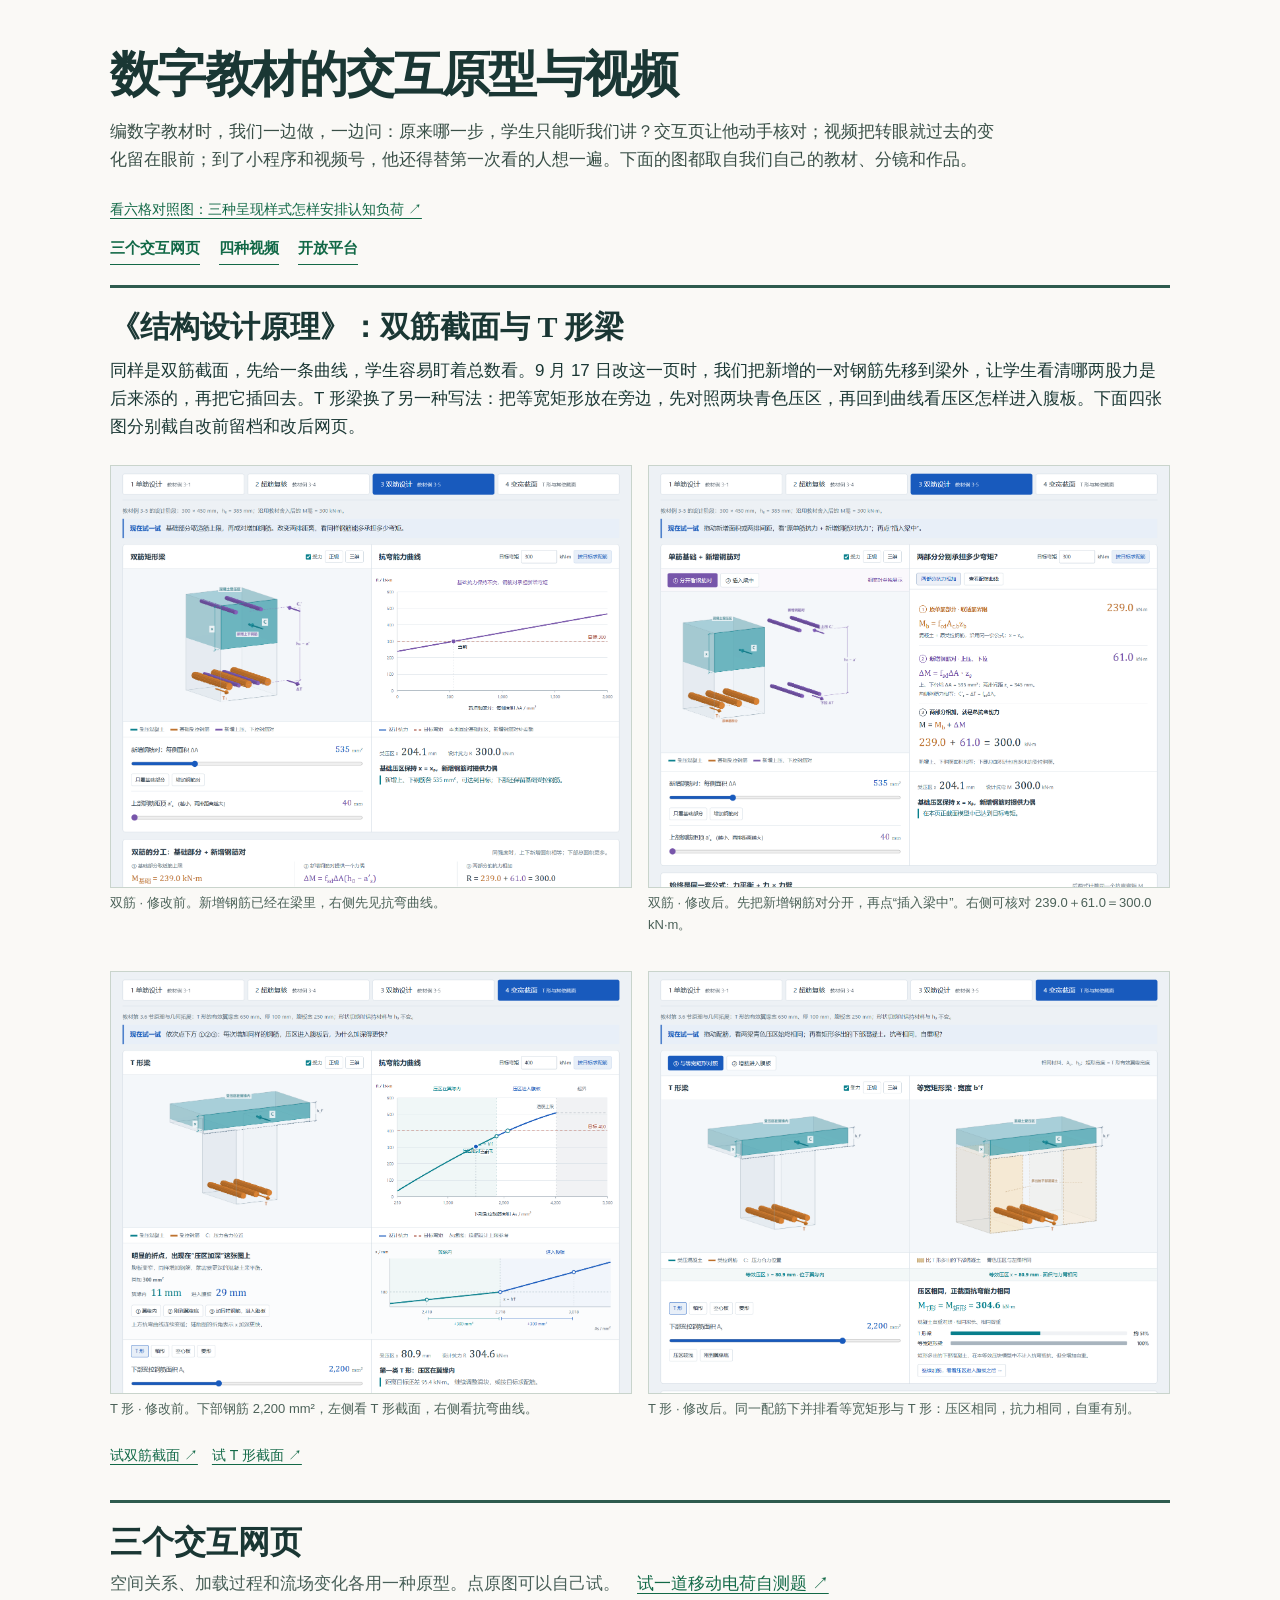
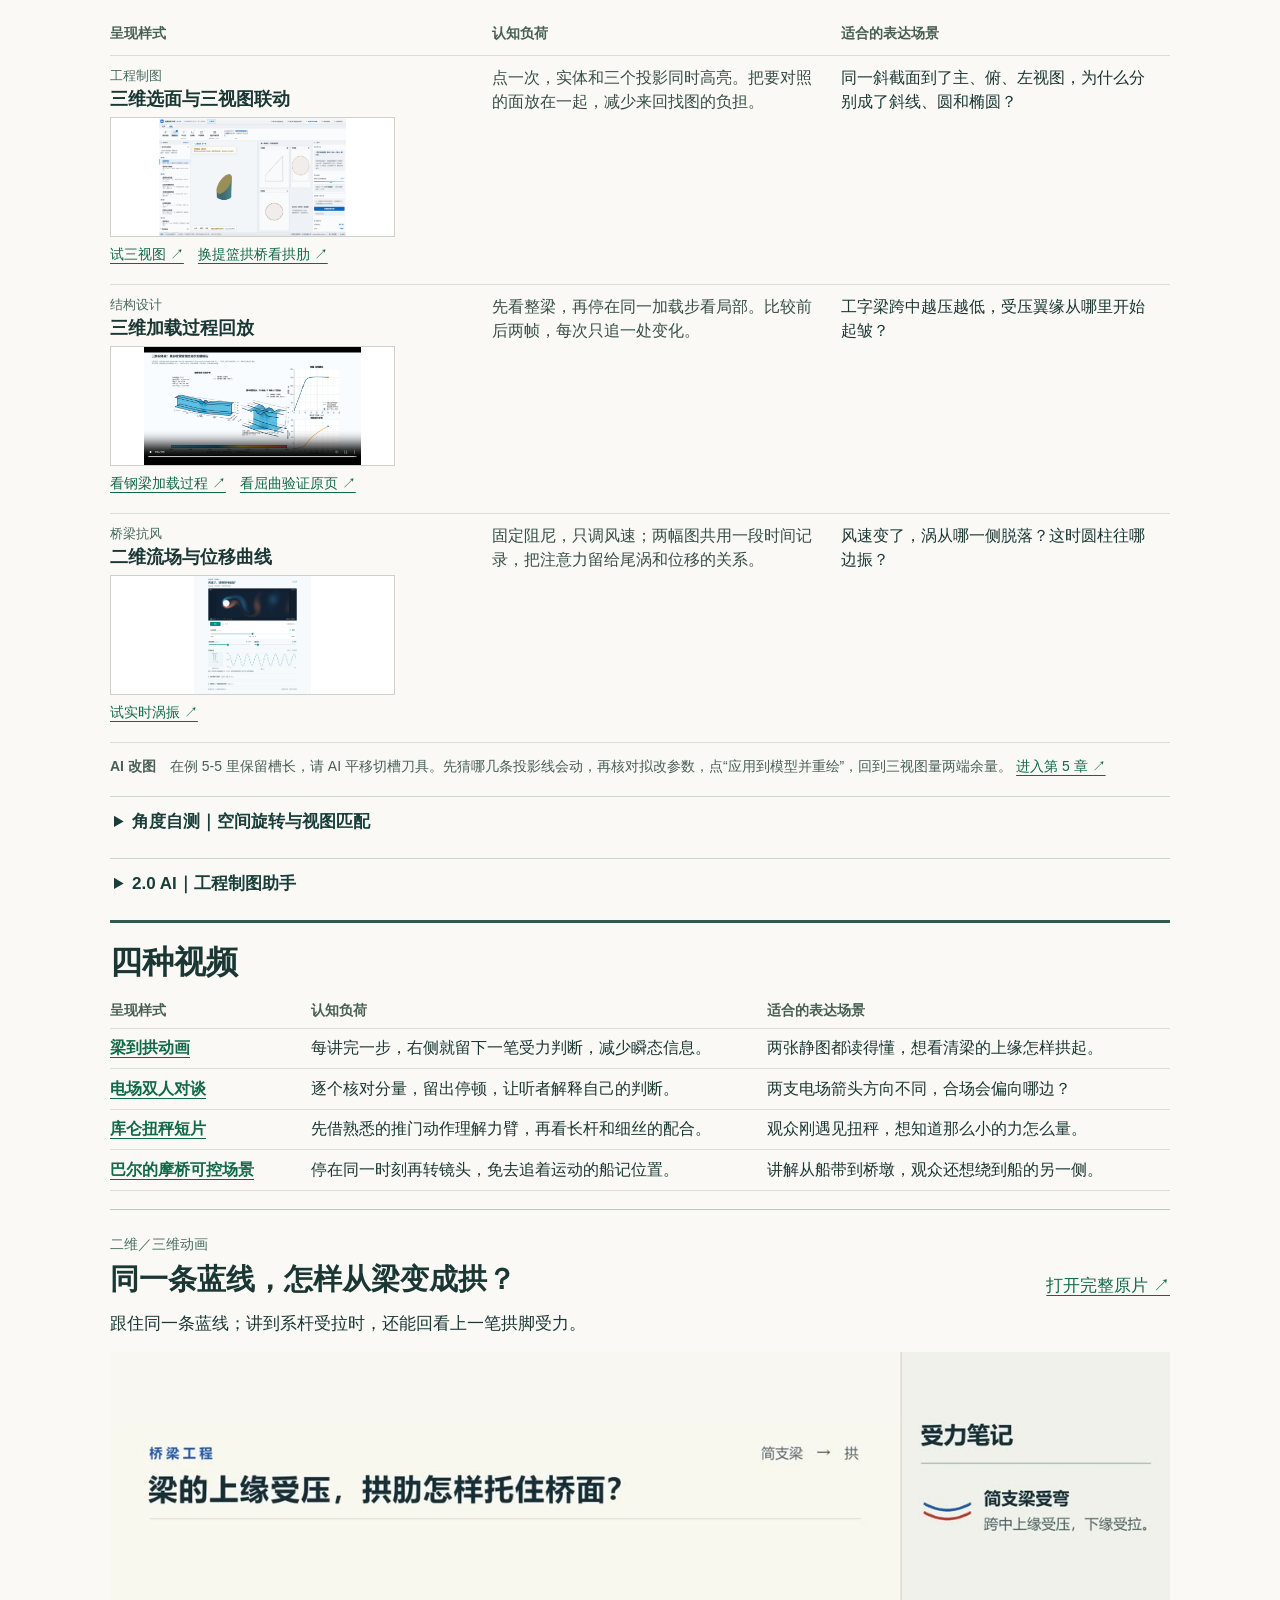
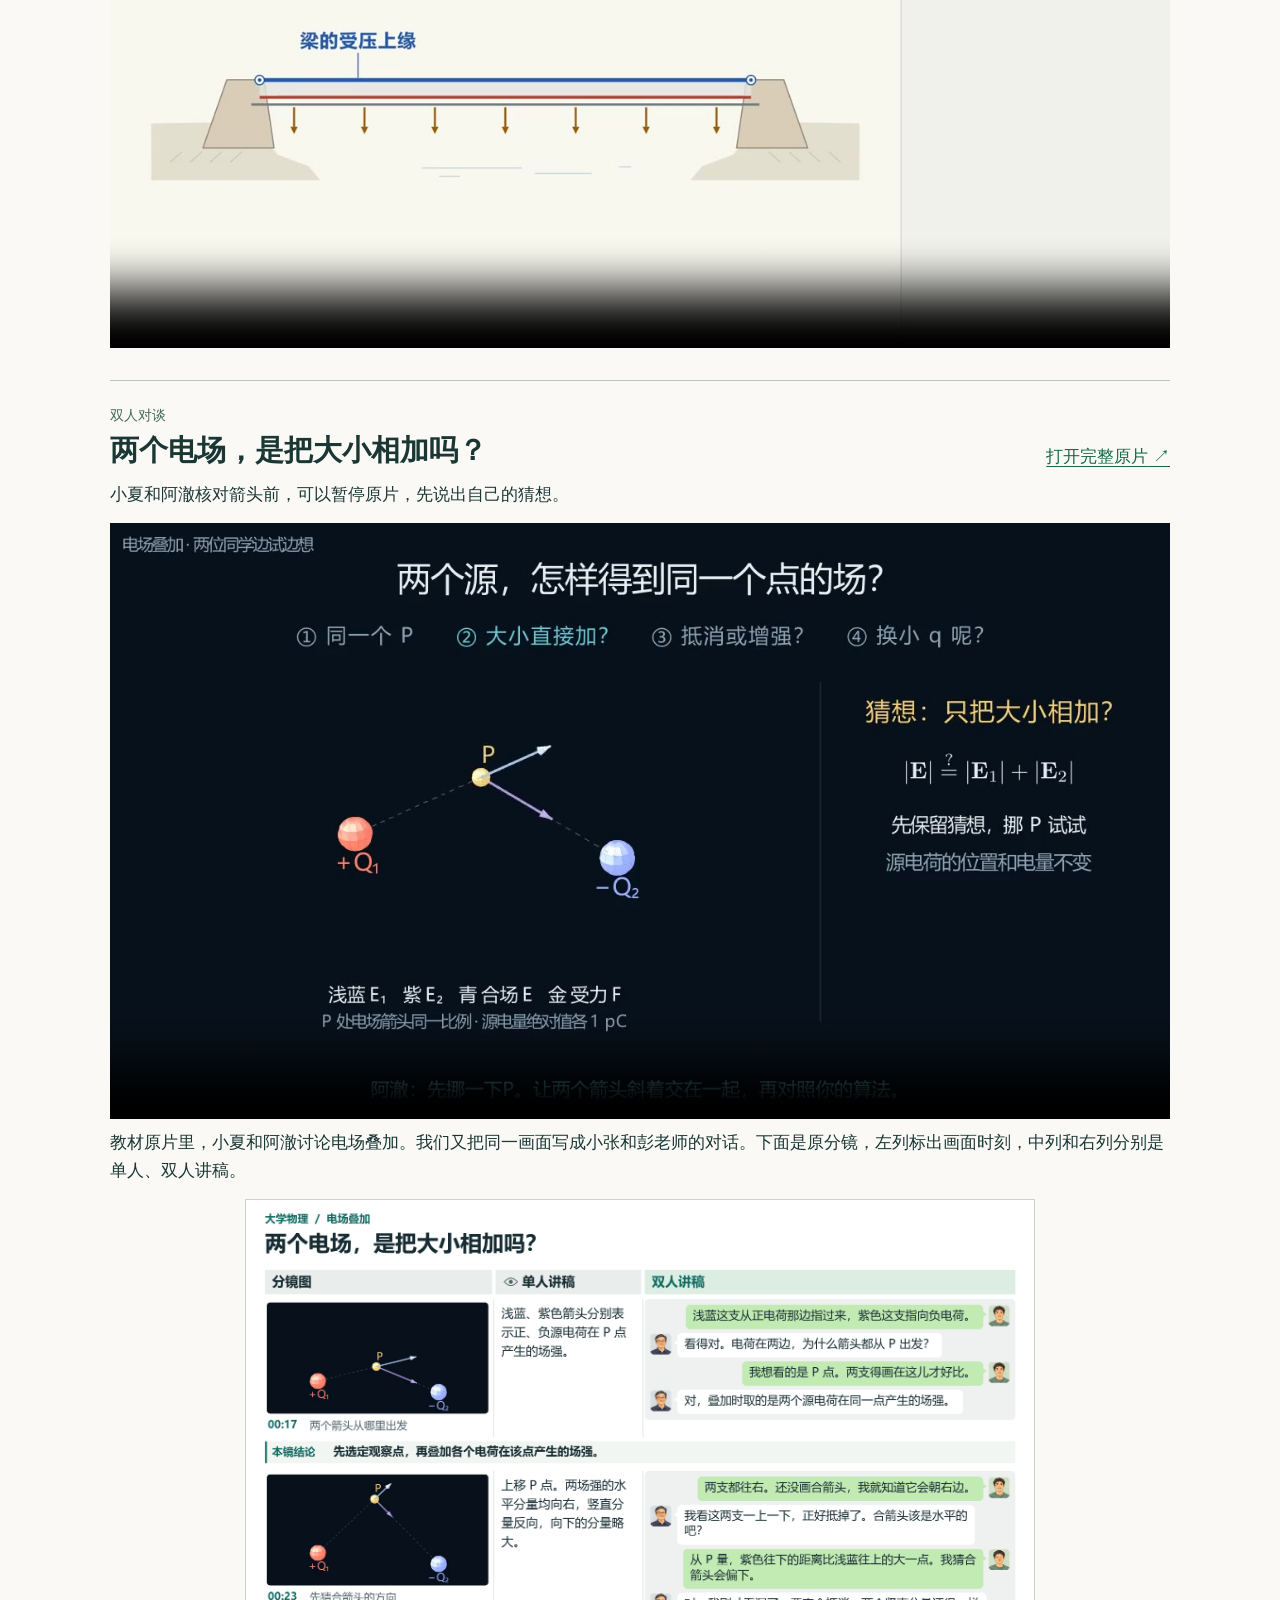
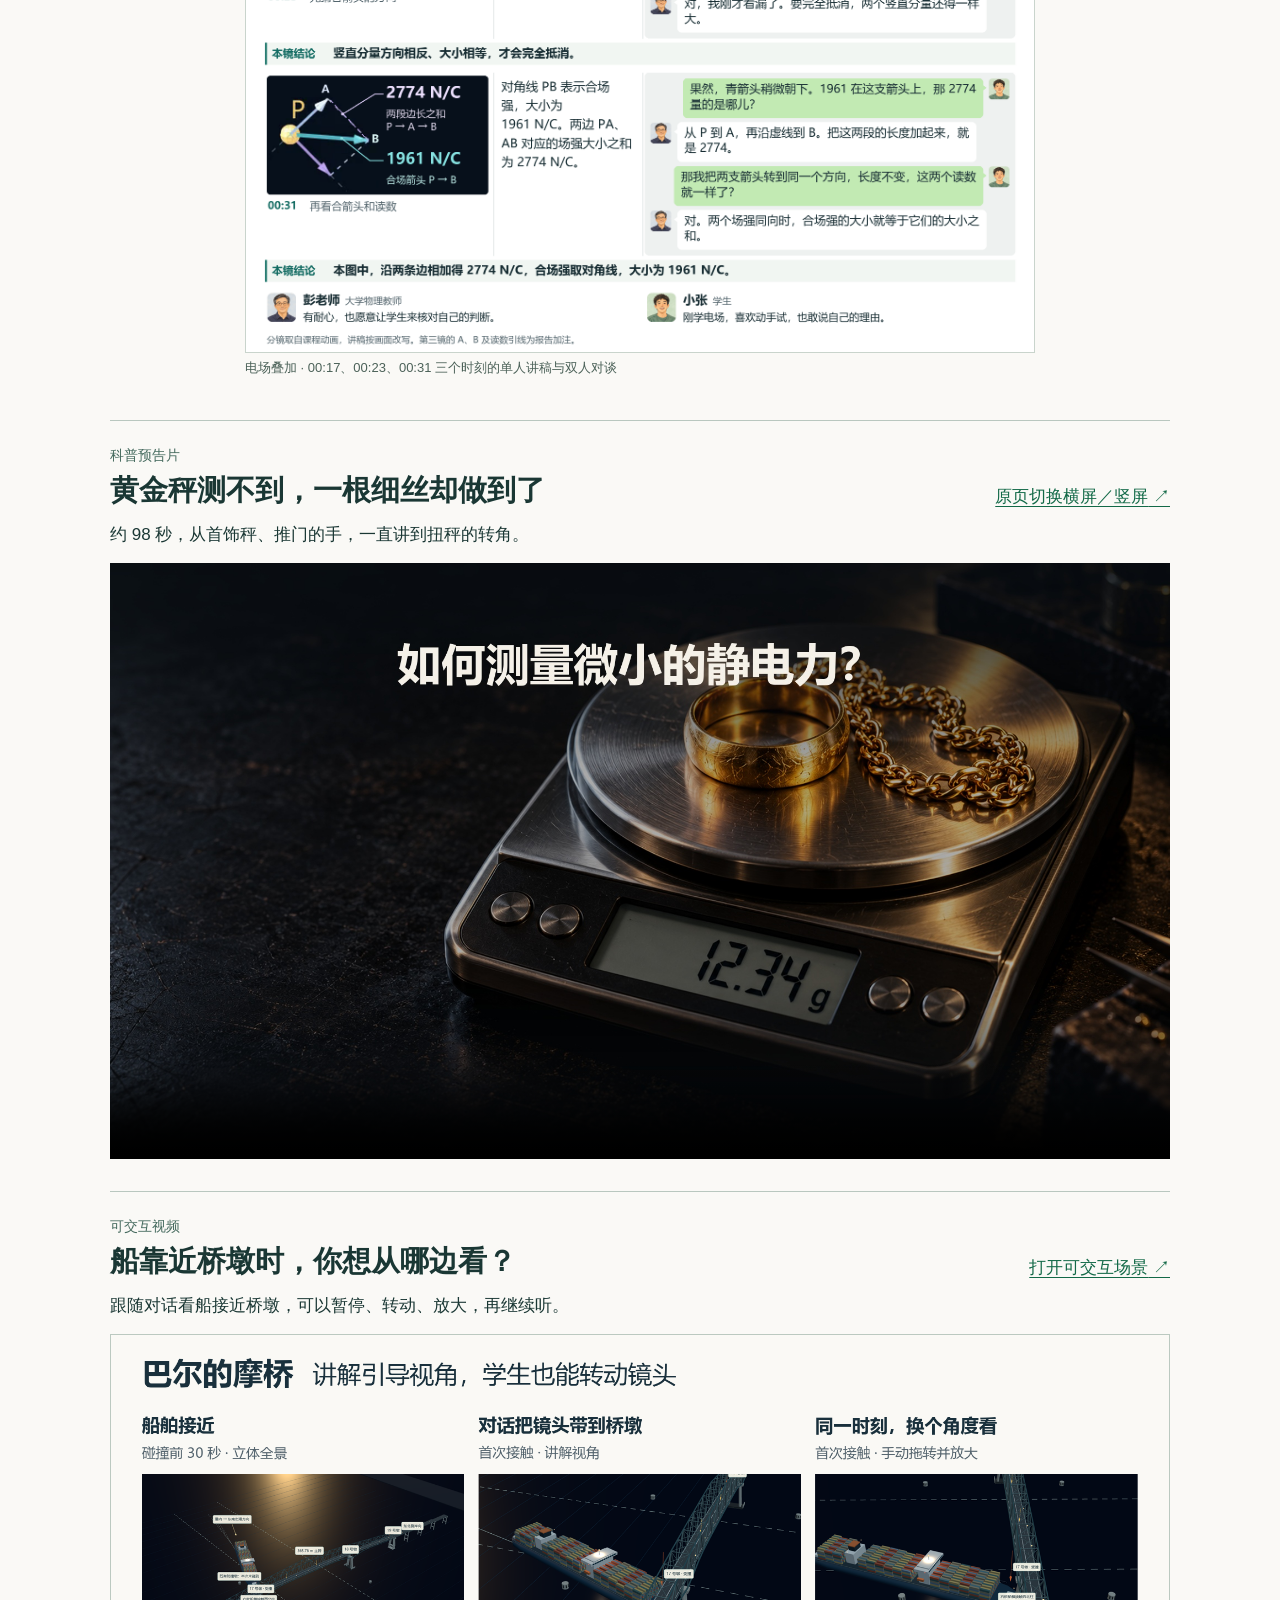
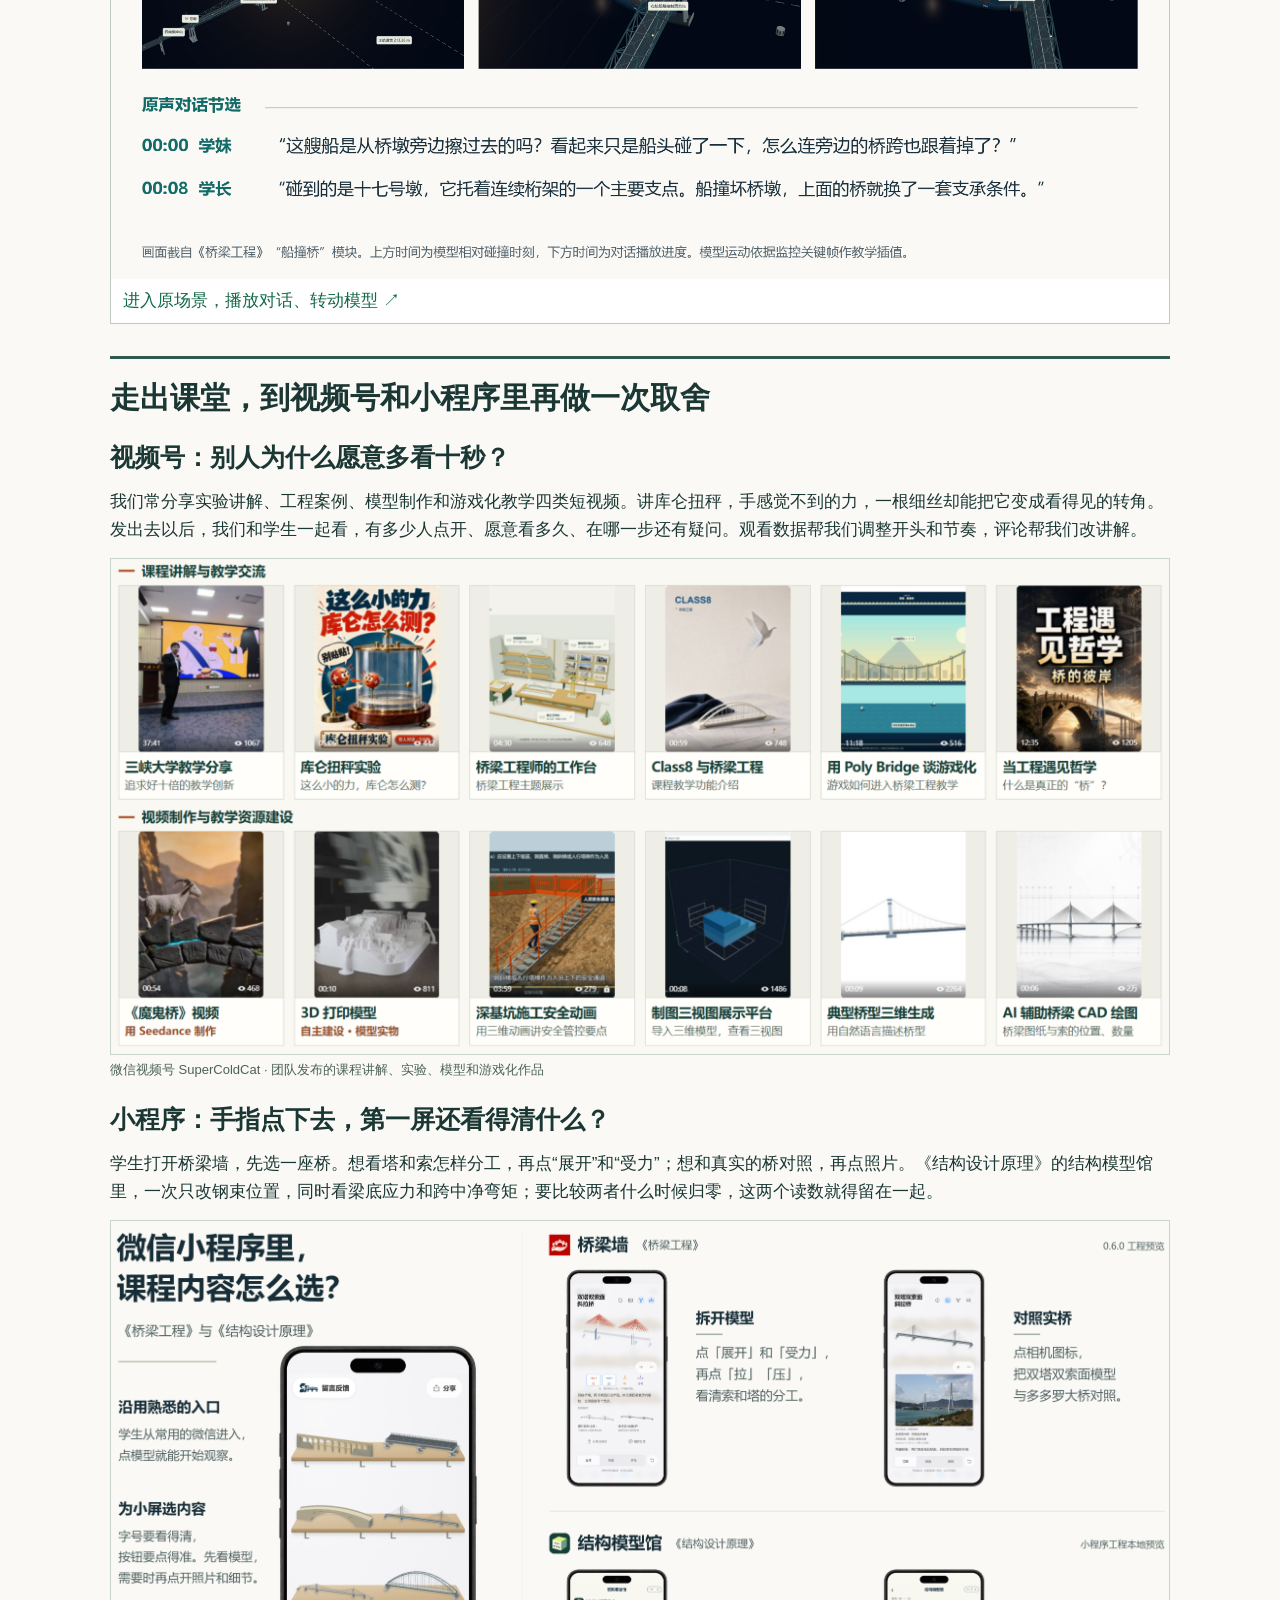
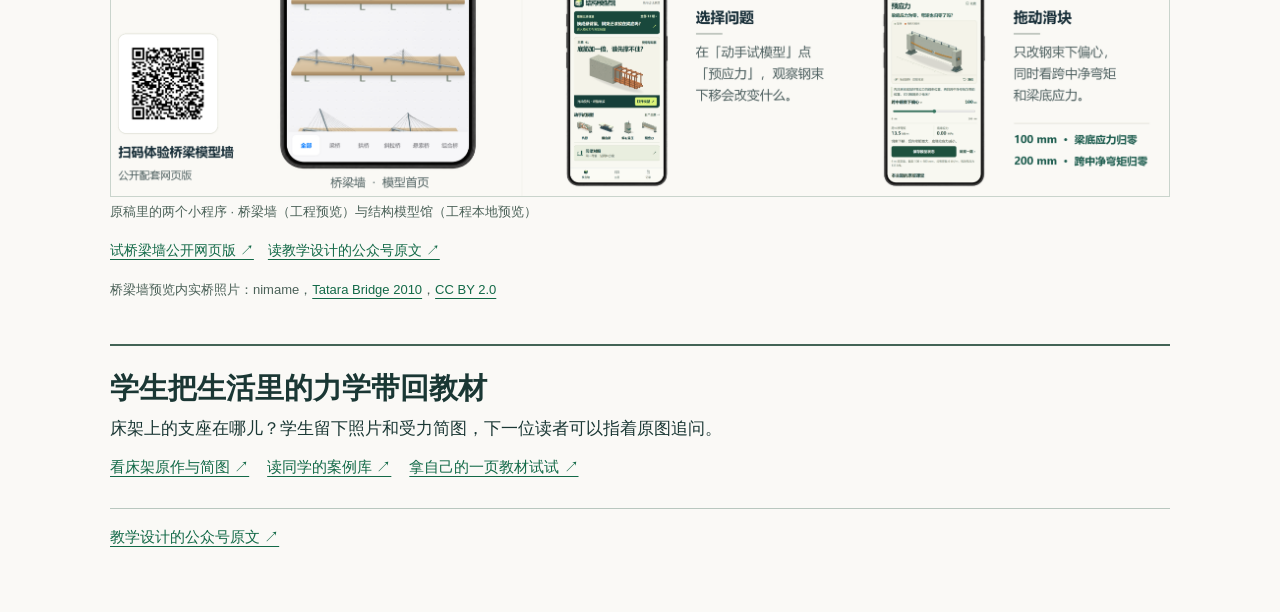
==== commit cd434ad7: "Add cognitive-load comparison and original drawing cases" ====
--- a/docs/digital-textbook/index.html
+++ b/docs/digital-textbook/index.html
@@ -21,4 +21,4 @@
 #video-dialogue .source-figure{max-width:790px;margin-left:auto;margin-right:auto}
 .iteration-figures{display:grid;grid-template-columns:repeat(2,minmax(0,1fr));gap:4px 16px}
 @media(max-width:700px){.iteration-figures{grid-template-columns:1fr}.original-matrix tr>*{padding:8px 5px 8px 0;font-size:14px;overflow-wrap:anywhere}.original-matrix h3{font-size:15px}.original-matrix .shot{width:100%;height:auto}.original-matrix .shot img{height:auto}.original-matrix .case-actions{font-size:12px;gap:2px}.source-links a{min-height:42px}.original-matrix thead th{font-size:12px}.platform-part p,.source-text{line-height:1.6}}
-</style></head><body><main><h1>数字教材的交互原型与视频</h1><p class="overview">编数字教材时，我们一边做，一边问：原来哪一步，学生只能听我们讲？交互页让他动手核对；视频把转眼就过去的变化留在眼前；到了小程序和视频号，他还得替第一次看的人想一遍。下面的图都取自我们自己的教材、分镜和作品。</p><nav aria-label="选择展示内容" class="jump top-jump"><a href="#prototypes">三个交互网页</a><a href="#videos">四种视频</a><a href="#open-platforms">开放平台</a></nav><section id="section-iteration" class="restored-section"><h2>《结构设计原理》：双筋截面与 T 形梁</h2><p class="source-text">同样是双筋截面，先给一条曲线，学生容易盯着总数看。9 月 17 日改这一页时，我们把新增的一对钢筋先移到梁外，让学生看清哪两股力是后来添的，再把它插回去。T 形梁换了另一种写法：把等宽矩形放在旁边，先对照两块青色压区，再回到曲线看压区怎样进入腹板。下面四张图分别截自改前留档和改后网页。</p><div class="iteration-figures"><figure class="source-figure"><a href="assets/rc-double-before.png" rel="noopener" target="_blank" aria-label="打开原图：双筋 · 修改前。新增钢筋已经在梁里，右侧先见抗弯曲线。"><img src="assets/rc-double-before.png" alt="双筋 · 修改前。新增钢筋已经在梁里，右侧先见抗弯曲线。" width="1575" height="1275" loading="lazy"></a><figcaption>双筋 · 修改前。新增钢筋已经在梁里，右侧先见抗弯曲线。</figcaption></figure><figure class="source-figure"><a href="assets/rc-double-after.png" rel="noopener" target="_blank" aria-label="打开原图：双筋 · 修改后。先把新增钢筋对分开，再点“插入梁中”。右侧可核对 239.0＋61.0＝300.0 kN·m。"><img src="assets/rc-double-after.png" alt="双筋 · 修改后。先把新增钢筋对分开，再点“插入梁中”。右侧可核对 239.0＋61.0＝300.0 kN·m。" width="1575" height="1275" loading="lazy"></a><figcaption>双筋 · 修改后。先把新增钢筋对分开，再点“插入梁中”。右侧可核对 239.0＋61.0＝300.0 kN·m。</figcaption></figure><figure class="source-figure"><a href="assets/rc-tee-before.png" rel="noopener" target="_blank" aria-label="打开原图：T 形 · 修改前。下部钢筋 2,200 mm²，左侧看 T 形截面，右侧看抗弯曲线。"><img src="assets/rc-tee-before.png" alt="T 形 · 修改前。下部钢筋 2,200 mm²，左侧看 T 形截面，右侧看抗弯曲线。" width="1575" height="1275" loading="lazy"></a><figcaption>T 形 · 修改前。下部钢筋 2,200 mm²，左侧看 T 形截面，右侧看抗弯曲线。</figcaption></figure><figure class="source-figure"><a href="assets/rc-tee-after.png" rel="noopener" target="_blank" aria-label="打开原图：T 形 · 修改后。同一配筋下并排看等宽矩形与 T 形：压区相同，抗力相同，自重有别。"><img src="assets/rc-tee-after.png" alt="T 形 · 修改后。同一配筋下并排看等宽矩形与 T 形：压区相同，抗力相同，自重有别。" width="1575" height="1275" loading="lazy"></a><figcaption>T 形 · 修改后。同一配筋下并排看等宽矩形与 T 形：压区相同，抗力相同，自重有别。</figcaption></figure></div><nav aria-label="打开截面原网页" class="source-links"><a href="https://syzhaoln-stack.github.io/bending-3d/beam-extension-3d.html?mode=double" rel="noopener" target="_blank">试双筋截面 ↗</a><a href="https://syzhaoln-stack.github.io/bending-3d/beam-extension-3d.html?mode=tee" rel="noopener" target="_blank">试 T 形截面 ↗</a></nav></section><div class="division works" id="prototypes"><h2>三个交互网页</h2><p class="lead">空间关系、加载过程和流场变化各用一种原型。点原图可以自己试。　<a href="charge-force.html" rel="noopener" target="_blank">试一道移动电荷自测题 ↗</a></p></div><table aria-label="三个工程原型的呈现与使用场景" class="original-matrix"><thead><tr><th scope="col">呈现样式</th><th scope="col">认知负荷</th><th scope="col">适合的表达场景</th></tr></thead><tbody><tr><th scope="row"><header><p class="subject">工程制图</p><h3 id="case0">三维选面与三视图联动</h3></header><a aria-label="试三视图" class="shot" href="https://syzhaoln-stack.github.io/projection-master/?mode=explore&amp;model=textbookObliqueCylinder" rel="noopener" target="_blank"><img alt="同一个面的三向投影的原型界面" height="1380" src="assets/three-views.png" width="2190"></a><div class="case-actions"><a class="go" href="https://syzhaoln-stack.github.io/projection-master/?mode=explore&amp;model=textbookObliqueCylinder" rel="noopener" target="_blank">试三视图 ↗</a><a class="go" href="https://syzhaoln-stack.github.io/projection-master/?mode=explore&amp;model=archBridge" rel="noopener" target="_blank" title="立面看拱轴起伏，端面看拱肋内倾">换提篮拱桥看拱肋 ↗</a></div></th><td><p class="load-note">点一次，实体和三个投影同时高亮。把要对照的面放在一起，减少来回找图的负担。</p></td><td><p class="desc">同一斜截面到了主、俯、左视图，为什么分别成了斜线、圆和椭圆？</p></td></tr><tr><th scope="row"><header><p class="subject">结构设计</p><h3 id="case1">三维加载过程回放</h3></header><a aria-label="看钢梁加载过程" class="shot" href="steel-beam/loading.mp4" rel="noopener" target="_blank"><img alt="工字梁从受力到局部屈曲的原型界面" height="860" src="assets/steel-buckling.png" width="1580"></a><div class="case-actions"><a class="go" href="steel-beam/loading.mp4" rel="noopener" target="_blank">看钢梁加载过程 ↗</a><a class="go" href="steel-beam/report.html" rel="noopener" target="_blank">看屈曲验证原页 ↗</a></div></th><td><p class="load-note">先看整梁，再停在同一加载步看局部。比较前后两帧，每次只追一处变化。</p></td><td><p class="desc">工字梁跨中越压越低，受压翼缘从哪里开始起皱？</p></td></tr><tr><th scope="row"><header><p class="subject">桥梁抗风</p><h3 id="case2">二维流场与位移曲线</h3></header><a aria-label="试实时涡振" class="shot" href="https://syzhaoln-stack.github.io/bridge-viv-classroom/" rel="noopener" target="_blank"><img alt="尾涡在什么位置、何时脱落？的原型界面" height="1191" src="assets/wake-displacement.png" width="1180"></a><div class="case-actions"><a class="go" href="https://syzhaoln-stack.github.io/bridge-viv-classroom/" rel="noopener" target="_blank">试实时涡振 ↗</a></div></th><td><p class="load-note">固定阻尼，只调风速；两幅图共用一段时间记录，把注意力留给尾涡和位移的关系。</p></td><td><p class="desc">风速变了，涡从哪一侧脱落？这时圆柱往哪边振？</p></td></tr></tbody></table><p class="extra"><strong>AI 改图　</strong>在例 5-5 里保留槽长，请 AI 平移切槽刀具。先猜哪几条投影线会动，再核对拟改参数，点“应用到模型并重绘”，回到三视图量两端余量。 <a class="" href="https://syzhaoln-stack.github.io/projection-master/?mode=compound" rel="noopener" target="_blank">进入第 5 章 ↗</a></p><div class="division" id="videos"><h2>四种视频</h2><table aria-label="四种视频的选型与认知负荷" class="film-choice"><thead><tr><th scope="col">呈现样式</th><th scope="col">认知负荷</th><th scope="col">适合的表达场景</th></tr></thead><tbody><tr><th scope="row"><a href="#video-arch">梁到拱动画</a></th><td>每讲完一步，右侧就留下一笔受力判断，减少瞬态信息。</td><td>两张静图都读得懂，想看清梁的上缘怎样拱起。</td></tr><tr><th scope="row"><a href="#video-dialogue">电场双人对谈</a></th><td>逐个核对分量，留出停顿，让听者解释自己的判断。</td><td>两支电场箭头方向不同，合场会偏向哪边？</td></tr><tr><th scope="row"><a href="#video-coulomb">库仑扭秤短片</a></th><td>先借熟悉的推门动作理解力臂，再看长杆和细丝的配合。</td><td>观众刚遇见扭秤，想知道那么小的力怎么量。</td></tr><tr><th scope="row"><a href="#video-baltimore">巴尔的摩桥可控场景</a></th><td>停在同一时刻再转镜头，免去追着运动的船记位置。</td><td>讲解从船带到桥墩，观众还想绕到船的另一侧。</td></tr></tbody></table></div><article aria-labelledby="v-arch-title" id="video-arch"><header><div><p class="subject">二维／三维动画</p><h3 id="v-arch-title">同一条蓝线，怎样从梁变成拱？</h3></div><a href="beam-to-arch.mp4" rel="noopener" target="_blank">打开完整原片 ↗</a></header><p class="desc">跟住同一条蓝线；讲到系杆受拉时，还能回看上一笔拱脚受力。</p><video aria-label="从梁的受压上缘到拱肋" controls="" playsinline="" poster="assets/arch-poster.jpg" preload="none" src="beam-to-arch.mp4"></video></article><article aria-labelledby="v-dialogue-title" id="video-dialogue"><header><div><p class="subject">双人对谈</p><h3 id="v-dialogue-title">两个电场，是把大小相加吗？</h3></div><a href="https://syzhaoln-stack.github.io/electrostatics-course/media/lesson-dialogues/field.mp4" rel="noopener" target="_blank">打开完整原片<span aria-hidden="true"> ↗</span></a></header><p class="desc">小夏和阿澈核对箭头前，可以暂停原片，先说出自己的猜想。</p><video aria-label="电场叠加双人对谈完整原片" controls="" playsinline="" poster="assets/dialogue-poster.jpg" preload="none" src="https://syzhaoln-stack.github.io/electrostatics-course/media/lesson-dialogues/field.mp4"></video><p class="source-text">教材原片里，小夏和阿澈讨论电场叠加。我们又把同一画面写成小张和彭老师的对话。下面是原分镜，左列标出画面时刻，中列和右列分别是单人、双人讲稿。</p><figure class="source-figure"><a href="assets/electric-dialogue-storyboard.png" rel="noopener" target="_blank" aria-label="打开原图：电场叠加 · 00:17、00:23、00:31 三个时刻的单人讲稿与双人对谈"><img src="assets/electric-dialogue-storyboard.png" alt="电场叠加 · 00:17、00:23、00:31 三个时刻的单人讲稿与双人对谈" width="3340" height="3186" loading="lazy"></a><figcaption>电场叠加 · 00:17、00:23、00:31 三个时刻的单人讲稿与双人对谈</figcaption></figure></article><article aria-labelledby="v-coulomb-title" id="video-coulomb"><header><div><p class="subject">科普预告片</p><h3 id="v-coulomb-title">黄金秤测不到，一根细丝却做到了</h3></div><a href="https://syzhaoln-stack.github.io/electrostatics-course/coulomb-short.html" rel="noopener" target="_blank">原页切换横屏／竖屏<span aria-hidden="true"> ↗</span></a></header><p class="desc">约 98 秒，从首饰秤、推门的手，一直讲到扭秤的转角。</p><video aria-label="库仑扭秤科普短片，横屏完整原片" controls="" playsinline="" poster="assets/coulomb-poster.jpg" preload="none" src="https://syzhaoln-stack.github.io/electrostatics-course/media/lesson-dialogues/coulomb-v44-landscape.mp4"></video></article><article aria-labelledby="v-baltimore-title" id="video-baltimore"><header><div><p class="subject">可交互视频</p><h3 id="v-baltimore-title">船靠近桥墩时，你想从哪边看？</h3></div><a href="https://syzhaoln-stack.github.io/bridge-engineering-digital-textbook/interactive/bridge-office/_references/%E6%A1%88%E4%BE%8B%E9%A9%B1%E5%8A%A8%E7%B4%A0%E6%9D%90%E5%B7%A5%E5%9D%8A_20260922/C06_KeyBridge/index.html#key" rel="noopener" target="_blank">打开可交互场景<span aria-hidden="true"> ↗</span></a></header><p class="desc">跟随对话看船接近桥墩，可以暂停、转动、放大，再继续听。</p><a class="film-link" href="https://syzhaoln-stack.github.io/bridge-engineering-digital-textbook/interactive/bridge-office/_references/%E6%A1%88%E4%BE%8B%E9%A9%B1%E5%8A%A8%E7%B4%A0%E6%9D%90%E5%B7%A5%E5%9D%8A_20260922/C06_KeyBridge/index.html#key" rel="noopener" target="_blank"><img alt="巴尔的摩桥案例原界面，同一时刻的讲解镜头与学生调整后的镜头" loading="lazy" src="assets/baltimore-views.png"><span>进入原场景，播放对话、转动模型 ↗</span></a></article><section id="open-platforms" class="restored-section"><h2>走出课堂，到视频号和小程序里再做一次取舍</h2><div id="wechat-channels" class="platform-part"><h3>视频号：别人为什么愿意多看十秒？</h3><p>我们常分享实验讲解、工程案例、模型制作和游戏化教学四类短视频。讲库仑扭秤，手感觉不到的力，一根细丝却能把它变成看得见的转角。发出去以后，我们和学生一起看，有多少人点开、愿意看多久、在哪一步还有疑问。观看数据帮我们调整开头和节奏，评论帮我们改讲解。</p><figure class="source-figure"><a href="assets/supercoldcat-channel.png" rel="noopener" target="_blank" aria-label="打开原图：微信视频号 SuperColdCat · 团队发布的课程讲解、实验、模型和游戏化作品"><img src="assets/supercoldcat-channel.png" alt="微信视频号 SuperColdCat · 团队发布的课程讲解、实验、模型和游戏化作品" width="2180" height="1020" loading="lazy"></a><figcaption>微信视频号 SuperColdCat · 团队发布的课程讲解、实验、模型和游戏化作品</figcaption></figure></div><div id="wechat-mini-program" class="platform-part"><h3>小程序：手指点下去，第一屏还看得清什么？</h3><p>学生打开桥梁墙，先选一座桥。想看塔和索怎样分工，再点“展开”和“受力”；想和真实的桥对照，再点照片。《结构设计原理》的结构模型馆里，一次只改钢束位置，同时看梁底应力和跨中净弯矩；要比较两者什么时候归零，这两个读数就得留在一起。</p><figure class="source-figure"><a href="assets/mini-program-original.png" rel="noopener" target="_blank" aria-label="打开原图：原稿里的两个小程序 · 桥梁墙（工程预览）与结构模型馆（工程本地预览）"><img src="assets/mini-program-original.png" alt="原稿里的两个小程序 · 桥梁墙（工程预览）与结构模型馆（工程本地预览）" width="2151" height="1170" loading="lazy"></a><figcaption>原稿里的两个小程序 · 桥梁墙（工程预览）与结构模型馆（工程本地预览）</figcaption></figure><nav aria-label="微信教学的原始入口" class="source-links"><a href="https://syzhaoln-stack.github.io/bridge-showcase/book/interactive/bridge-office/wall.html" rel="noopener" target="_blank">试桥梁墙公开网页版 ↗</a><a href="https://mp.weixin.qq.com/s/7uZ3xTCX6M2_YBQYfv6m8g" rel="noopener" target="_blank">读教学设计的公众号原文 ↗</a></nav><p class="credit">桥梁墙预览内实桥照片：nimame，<a href="https://commons.wikimedia.org/wiki/File:Tatara_Bridge_2010.jpg" rel="noopener" target="_blank">Tatara Bridge 2010</a>，<a href="https://creativecommons.org/licenses/by/2.0/" rel="noopener" target="_blank">CC BY 2.0</a></p></div></section><section class="community-cases" id="community-cases" aria-labelledby="community-title"><h2 id="community-title">学生把生活里的力学带回教材</h2><p>床架上的支座在哪儿？学生留下照片和受力简图，下一位读者可以指着原图追问。</p><nav aria-label="生活案例与教学资源设计"><a href="https://syzhaoln-stack.github.io/bridge-sense-gallery/compare.html?case=bed" target="_blank" rel="noopener">看床架原作与简图 ↗</a><a href="https://syzhaoln-stack.github.io/bridge-sense-gallery/community/" target="_blank" rel="noopener">读同学的案例库 ↗</a><a href="teaching-prompts.txt" target="_blank" rel="noopener">拿自己的一页教材试试 ↗</a></nav></section><footer><a href="https://mp.weixin.qq.com/s/7uZ3xTCX6M2_YBQYfv6m8g" rel="noopener" target="_blank">教学设计的公众号原文<span aria-hidden="true"> ↗</span></a></footer></main></body></html>+</style><style>.matrix-entry{margin:.35rem 0}.drawing-demo{margin:.75rem 0;border-top:1px solid #c6d7cf;padding:.1rem 0;color:#193d38}.drawing-demo summary{padding:.64rem .25rem;font-weight:650;cursor:pointer;line-height:1.5}.drawing-demo summary:focus-visible{outline:2px solid currentColor;outline-offset:2px}.drawing-demo p,.drawing-figure figcaption{margin:.35rem .25rem .65rem}.drawing-demo img{display:block;width:100%;height:auto;border:1px solid #cad7d1}.drawing-figure{margin:1.1rem 0}.drawing-demo .source-links{margin-top:.6rem}</style></head><body><main><h1>数字教材的交互原型与视频</h1><p class="overview">编数字教材时，我们一边做，一边问：原来哪一步，学生只能听我们讲？交互页让他动手核对；视频把转眼就过去的变化留在眼前；到了小程序和视频号，他还得替第一次看的人想一遍。下面的图都取自我们自己的教材、分镜和作品。</p><p class="source-links matrix-entry"><a class="go" href="design-matrix.html">看六格对照图：三种呈现样式怎样安排认知负荷 ↗</a></p><nav aria-label="选择展示内容" class="jump top-jump"><a href="#prototypes">三个交互网页</a><a href="#videos">四种视频</a><a href="#open-platforms">开放平台</a></nav><section id="section-iteration" class="restored-section"><h2>《结构设计原理》：双筋截面与 T 形梁</h2><p class="source-text">同样是双筋截面，先给一条曲线，学生容易盯着总数看。9 月 17 日改这一页时，我们把新增的一对钢筋先移到梁外，让学生看清哪两股力是后来添的，再把它插回去。T 形梁换了另一种写法：把等宽矩形放在旁边，先对照两块青色压区，再回到曲线看压区怎样进入腹板。下面四张图分别截自改前留档和改后网页。</p><div class="iteration-figures"><figure class="source-figure"><a href="assets/rc-double-before.png" rel="noopener" target="_blank" aria-label="打开原图：双筋 · 修改前。新增钢筋已经在梁里，右侧先见抗弯曲线。"><img src="assets/rc-double-before.png" alt="双筋 · 修改前。新增钢筋已经在梁里，右侧先见抗弯曲线。" width="1575" height="1275" loading="lazy"></a><figcaption>双筋 · 修改前。新增钢筋已经在梁里，右侧先见抗弯曲线。</figcaption></figure><figure class="source-figure"><a href="assets/rc-double-after.png" rel="noopener" target="_blank" aria-label="打开原图：双筋 · 修改后。先把新增钢筋对分开，再点“插入梁中”。右侧可核对 239.0＋61.0＝300.0 kN·m。"><img src="assets/rc-double-after.png" alt="双筋 · 修改后。先把新增钢筋对分开，再点“插入梁中”。右侧可核对 239.0＋61.0＝300.0 kN·m。" width="1575" height="1275" loading="lazy"></a><figcaption>双筋 · 修改后。先把新增钢筋对分开，再点“插入梁中”。右侧可核对 239.0＋61.0＝300.0 kN·m。</figcaption></figure><figure class="source-figure"><a href="assets/rc-tee-before.png" rel="noopener" target="_blank" aria-label="打开原图：T 形 · 修改前。下部钢筋 2,200 mm²，左侧看 T 形截面，右侧看抗弯曲线。"><img src="assets/rc-tee-before.png" alt="T 形 · 修改前。下部钢筋 2,200 mm²，左侧看 T 形截面，右侧看抗弯曲线。" width="1575" height="1275" loading="lazy"></a><figcaption>T 形 · 修改前。下部钢筋 2,200 mm²，左侧看 T 形截面，右侧看抗弯曲线。</figcaption></figure><figure class="source-figure"><a href="assets/rc-tee-after.png" rel="noopener" target="_blank" aria-label="打开原图：T 形 · 修改后。同一配筋下并排看等宽矩形与 T 形：压区相同，抗力相同，自重有别。"><img src="assets/rc-tee-after.png" alt="T 形 · 修改后。同一配筋下并排看等宽矩形与 T 形：压区相同，抗力相同，自重有别。" width="1575" height="1275" loading="lazy"></a><figcaption>T 形 · 修改后。同一配筋下并排看等宽矩形与 T 形：压区相同，抗力相同，自重有别。</figcaption></figure></div><nav aria-label="打开截面原网页" class="source-links"><a href="https://syzhaoln-stack.github.io/bending-3d/beam-extension-3d.html?mode=double" rel="noopener" target="_blank">试双筋截面 ↗</a><a href="https://syzhaoln-stack.github.io/bending-3d/beam-extension-3d.html?mode=tee" rel="noopener" target="_blank">试 T 形截面 ↗</a></nav></section><div class="division works" id="prototypes"><h2>三个交互网页</h2><p class="lead">空间关系、加载过程和流场变化各用一种原型。点原图可以自己试。　<a href="charge-force.html" rel="noopener" target="_blank">试一道移动电荷自测题 ↗</a></p></div><table aria-label="三个工程原型的呈现与使用场景" class="original-matrix"><thead><tr><th scope="col">呈现样式</th><th scope="col">认知负荷</th><th scope="col">适合的表达场景</th></tr></thead><tbody><tr><th scope="row"><header><p class="subject">工程制图</p><h3 id="case0">三维选面与三视图联动</h3></header><a aria-label="试三视图" class="shot" href="https://syzhaoln-stack.github.io/projection-master/?mode=explore&amp;model=textbookObliqueCylinder" rel="noopener" target="_blank"><img alt="同一个面的三向投影的原型界面" height="1380" src="assets/three-views.png" width="2190"></a><div class="case-actions"><a class="go" href="https://syzhaoln-stack.github.io/projection-master/?mode=explore&amp;model=textbookObliqueCylinder" rel="noopener" target="_blank">试三视图 ↗</a><a class="go" href="https://syzhaoln-stack.github.io/projection-master/?mode=explore&amp;model=archBridge" rel="noopener" target="_blank" title="立面看拱轴起伏，端面看拱肋内倾">换提篮拱桥看拱肋 ↗</a></div></th><td><p class="load-note">点一次，实体和三个投影同时高亮。把要对照的面放在一起，减少来回找图的负担。</p></td><td><p class="desc">同一斜截面到了主、俯、左视图，为什么分别成了斜线、圆和椭圆？</p></td></tr><tr><th scope="row"><header><p class="subject">结构设计</p><h3 id="case1">三维加载过程回放</h3></header><a aria-label="看钢梁加载过程" class="shot" href="steel-beam/loading.mp4" rel="noopener" target="_blank"><img alt="工字梁从受力到局部屈曲的原型界面" height="860" src="assets/steel-buckling.png" width="1580"></a><div class="case-actions"><a class="go" href="steel-beam/loading.mp4" rel="noopener" target="_blank">看钢梁加载过程 ↗</a><a class="go" href="steel-beam/report.html" rel="noopener" target="_blank">看屈曲验证原页 ↗</a></div></th><td><p class="load-note">先看整梁，再停在同一加载步看局部。比较前后两帧，每次只追一处变化。</p></td><td><p class="desc">工字梁跨中越压越低，受压翼缘从哪里开始起皱？</p></td></tr><tr><th scope="row"><header><p class="subject">桥梁抗风</p><h3 id="case2">二维流场与位移曲线</h3></header><a aria-label="试实时涡振" class="shot" href="https://syzhaoln-stack.github.io/bridge-viv-classroom/" rel="noopener" target="_blank"><img alt="尾涡在什么位置、何时脱落？的原型界面" height="1191" src="assets/wake-displacement.png" width="1180"></a><div class="case-actions"><a class="go" href="https://syzhaoln-stack.github.io/bridge-viv-classroom/" rel="noopener" target="_blank">试实时涡振 ↗</a></div></th><td><p class="load-note">固定阻尼，只调风速；两幅图共用一段时间记录，把注意力留给尾涡和位移的关系。</p></td><td><p class="desc">风速变了，涡从哪一侧脱落？这时圆柱往哪边振？</p></td></tr></tbody></table><p class="extra"><strong>AI 改图　</strong>在例 5-5 里保留槽长，请 AI 平移切槽刀具。先猜哪几条投影线会动，再核对拟改参数，点“应用到模型并重绘”，回到三视图量两端余量。 <a class="" href="https://syzhaoln-stack.github.io/projection-master/?mode=compound" rel="noopener" target="_blank">进入第 5 章 ↗</a></p><details id="drawing-angle" class="drawing-demo"><summary>角度自测｜空间旋转与视图匹配</summary><p>这是课程组 v8.2 的第 7 题。拖动三维模型，对照主视图，看“距目标”角度怎样变化。进入 9° 容许范围时，再提交核对。公开保留的 v8.4 历史版本也收录了这道题。</p><a href="assets/drawing-angle.png" target="_blank" rel="noopener" aria-label="放大角度自测｜空间旋转与视图匹配原网页实屏"><img src="assets/drawing-angle.png" width="1825" height="1175" loading="lazy" decoding="async" alt="角度自测｜空间旋转与视图匹配原网页实屏"></a><p class="source-links"><a class="go" href="https://github.com/syzhaoln-stack/projection-master/tree/f794d3eea6b0fe8bd42962970ba329a8ff5ace11" target="_blank" rel="noopener">查看保留同题的历史版本 ↗</a></p></details><details id="drawing-ai" class="drawing-demo"><summary>2.0 AI｜工程制图助手</summary><p>这张图截自课程组的工图助手。打开第 5 章例 5-5，进入“整体重投影”，点“AI 助手”。可以上传图纸请它读图，也可以用一句话改刀具的尺寸和位置，确认参数后再重绘、量尺寸。在线问答按原页配置 API，供课堂使用的接口可另行提供。</p><a href="assets/drawing-ai.png" target="_blank" rel="noopener" aria-label="放大2.0 AI｜工程制图助手原网页实屏"><img src="assets/drawing-ai.png" width="1825" height="1175" loading="lazy" decoding="async" alt="2.0 AI｜工程制图助手原网页实屏"></a><p class="source-links"><a class="go" href="https://syzhaoln-stack.github.io/projection-master/?mode=compound" target="_blank" rel="noopener">打开工程制图原网页 ↗</a></p><figure class="drawing-figure" id="cad-axonometric"><figcaption><b>同一模型的轴测图与三视图</b>　团队《现代工程制图》第13章图13-5。根据核对后的尺寸建立 CAD 模型，从同一模型生成图中的四个视图。</figcaption><a href="assets/cad-views-original.png" target="_blank" rel="noopener" aria-label="放大教材图13-5原图"><img src="assets/cad-views-original.png" width="3456" height="2755" loading="lazy" decoding="async" alt="教材图13-5原图"></a></figure></details><div class="division" id="videos"><h2>四种视频</h2><table aria-label="四种视频的选型与认知负荷" class="film-choice"><thead><tr><th scope="col">呈现样式</th><th scope="col">认知负荷</th><th scope="col">适合的表达场景</th></tr></thead><tbody><tr><th scope="row"><a href="#video-arch">梁到拱动画</a></th><td>每讲完一步，右侧就留下一笔受力判断，减少瞬态信息。</td><td>两张静图都读得懂，想看清梁的上缘怎样拱起。</td></tr><tr><th scope="row"><a href="#video-dialogue">电场双人对谈</a></th><td>逐个核对分量，留出停顿，让听者解释自己的判断。</td><td>两支电场箭头方向不同，合场会偏向哪边？</td></tr><tr><th scope="row"><a href="#video-coulomb">库仑扭秤短片</a></th><td>先借熟悉的推门动作理解力臂，再看长杆和细丝的配合。</td><td>观众刚遇见扭秤，想知道那么小的力怎么量。</td></tr><tr><th scope="row"><a href="#video-baltimore">巴尔的摩桥可控场景</a></th><td>停在同一时刻再转镜头，免去追着运动的船记位置。</td><td>讲解从船带到桥墩，观众还想绕到船的另一侧。</td></tr></tbody></table></div><article aria-labelledby="v-arch-title" id="video-arch"><header><div><p class="subject">二维／三维动画</p><h3 id="v-arch-title">同一条蓝线，怎样从梁变成拱？</h3></div><a href="beam-to-arch.mp4" rel="noopener" target="_blank">打开完整原片 ↗</a></header><p class="desc">跟住同一条蓝线；讲到系杆受拉时，还能回看上一笔拱脚受力。</p><video aria-label="从梁的受压上缘到拱肋" controls="" playsinline="" poster="assets/arch-poster.jpg" preload="none" src="beam-to-arch.mp4"></video></article><article aria-labelledby="v-dialogue-title" id="video-dialogue"><header><div><p class="subject">双人对谈</p><h3 id="v-dialogue-title">两个电场，是把大小相加吗？</h3></div><a href="https://syzhaoln-stack.github.io/electrostatics-course/media/lesson-dialogues/field.mp4" rel="noopener" target="_blank">打开完整原片<span aria-hidden="true"> ↗</span></a></header><p class="desc">小夏和阿澈核对箭头前，可以暂停原片，先说出自己的猜想。</p><video aria-label="电场叠加双人对谈完整原片" controls="" playsinline="" poster="assets/dialogue-poster.jpg" preload="none" src="https://syzhaoln-stack.github.io/electrostatics-course/media/lesson-dialogues/field.mp4"></video><p class="source-text">教材原片里，小夏和阿澈讨论电场叠加。我们又把同一画面写成小张和彭老师的对话。下面是原分镜，左列标出画面时刻，中列和右列分别是单人、双人讲稿。</p><figure class="source-figure"><a href="assets/electric-dialogue-storyboard.png" rel="noopener" target="_blank" aria-label="打开原图：电场叠加 · 00:17、00:23、00:31 三个时刻的单人讲稿与双人对谈"><img src="assets/electric-dialogue-storyboard.png" alt="电场叠加 · 00:17、00:23、00:31 三个时刻的单人讲稿与双人对谈" width="3340" height="3186" loading="lazy"></a><figcaption>电场叠加 · 00:17、00:23、00:31 三个时刻的单人讲稿与双人对谈</figcaption></figure></article><article aria-labelledby="v-coulomb-title" id="video-coulomb"><header><div><p class="subject">科普预告片</p><h3 id="v-coulomb-title">黄金秤测不到，一根细丝却做到了</h3></div><a href="https://syzhaoln-stack.github.io/electrostatics-course/coulomb-short.html" rel="noopener" target="_blank">原页切换横屏／竖屏<span aria-hidden="true"> ↗</span></a></header><p class="desc">约 98 秒，从首饰秤、推门的手，一直讲到扭秤的转角。</p><video aria-label="库仑扭秤科普短片，横屏完整原片" controls="" playsinline="" poster="assets/coulomb-poster.jpg" preload="none" src="https://syzhaoln-stack.github.io/electrostatics-course/media/lesson-dialogues/coulomb-v44-landscape.mp4"></video></article><article aria-labelledby="v-baltimore-title" id="video-baltimore"><header><div><p class="subject">可交互视频</p><h3 id="v-baltimore-title">船靠近桥墩时，你想从哪边看？</h3></div><a href="https://syzhaoln-stack.github.io/bridge-engineering-digital-textbook/interactive/bridge-office/_references/%E6%A1%88%E4%BE%8B%E9%A9%B1%E5%8A%A8%E7%B4%A0%E6%9D%90%E5%B7%A5%E5%9D%8A_20260922/C06_KeyBridge/index.html#key" rel="noopener" target="_blank">打开可交互场景<span aria-hidden="true"> ↗</span></a></header><p class="desc">跟随对话看船接近桥墩，可以暂停、转动、放大，再继续听。</p><a class="film-link" href="https://syzhaoln-stack.github.io/bridge-engineering-digital-textbook/interactive/bridge-office/_references/%E6%A1%88%E4%BE%8B%E9%A9%B1%E5%8A%A8%E7%B4%A0%E6%9D%90%E5%B7%A5%E5%9D%8A_20260922/C06_KeyBridge/index.html#key" rel="noopener" target="_blank"><img alt="巴尔的摩桥案例原界面，同一时刻的讲解镜头与学生调整后的镜头" loading="lazy" src="assets/baltimore-views.png"><span>进入原场景，播放对话、转动模型 ↗</span></a></article><section id="open-platforms" class="restored-section"><h2>走出课堂，到视频号和小程序里再做一次取舍</h2><div id="wechat-channels" class="platform-part"><h3>视频号：别人为什么愿意多看十秒？</h3><p>我们常分享实验讲解、工程案例、模型制作和游戏化教学四类短视频。讲库仑扭秤，手感觉不到的力，一根细丝却能把它变成看得见的转角。发出去以后，我们和学生一起看，有多少人点开、愿意看多久、在哪一步还有疑问。观看数据帮我们调整开头和节奏，评论帮我们改讲解。</p><figure class="source-figure"><a href="assets/supercoldcat-channel.png" rel="noopener" target="_blank" aria-label="打开原图：微信视频号 SuperColdCat · 团队发布的课程讲解、实验、模型和游戏化作品"><img src="assets/supercoldcat-channel.png" alt="微信视频号 SuperColdCat · 团队发布的课程讲解、实验、模型和游戏化作品" width="2180" height="1020" loading="lazy"></a><figcaption>微信视频号 SuperColdCat · 团队发布的课程讲解、实验、模型和游戏化作品</figcaption></figure></div><div id="wechat-mini-program" class="platform-part"><h3>小程序：手指点下去，第一屏还看得清什么？</h3><p>学生打开桥梁墙，先选一座桥。想看塔和索怎样分工，再点“展开”和“受力”；想和真实的桥对照，再点照片。《结构设计原理》的结构模型馆里，一次只改钢束位置，同时看梁底应力和跨中净弯矩；要比较两者什么时候归零，这两个读数就得留在一起。</p><figure class="source-figure"><a href="assets/mini-program-original.png" rel="noopener" target="_blank" aria-label="打开原图：原稿里的两个小程序 · 桥梁墙（工程预览）与结构模型馆（工程本地预览）"><img src="assets/mini-program-original.png" alt="原稿里的两个小程序 · 桥梁墙（工程预览）与结构模型馆（工程本地预览）" width="2151" height="1170" loading="lazy"></a><figcaption>原稿里的两个小程序 · 桥梁墙（工程预览）与结构模型馆（工程本地预览）</figcaption></figure><nav aria-label="微信教学的原始入口" class="source-links"><a href="https://syzhaoln-stack.github.io/bridge-showcase/book/interactive/bridge-office/wall.html" rel="noopener" target="_blank">试桥梁墙公开网页版 ↗</a><a href="https://mp.weixin.qq.com/s/7uZ3xTCX6M2_YBQYfv6m8g" rel="noopener" target="_blank">读教学设计的公众号原文 ↗</a></nav><p class="credit">桥梁墙预览内实桥照片：nimame，<a href="https://commons.wikimedia.org/wiki/File:Tatara_Bridge_2010.jpg" rel="noopener" target="_blank">Tatara Bridge 2010</a>，<a href="https://creativecommons.org/licenses/by/2.0/" rel="noopener" target="_blank">CC BY 2.0</a></p></div></section><section class="community-cases" id="community-cases" aria-labelledby="community-title"><h2 id="community-title">学生把生活里的力学带回教材</h2><p>床架上的支座在哪儿？学生留下照片和受力简图，下一位读者可以指着原图追问。</p><nav aria-label="生活案例与教学资源设计"><a href="https://syzhaoln-stack.github.io/bridge-sense-gallery/compare.html?case=bed" target="_blank" rel="noopener">看床架原作与简图 ↗</a><a href="https://syzhaoln-stack.github.io/bridge-sense-gallery/community/" target="_blank" rel="noopener">读同学的案例库 ↗</a><a href="teaching-prompts.txt" target="_blank" rel="noopener">拿自己的一页教材试试 ↗</a></nav></section><footer><a href="https://mp.weixin.qq.com/s/7uZ3xTCX6M2_YBQYfv6m8g" rel="noopener" target="_blank">教学设计的公众号原文<span aria-hidden="true"> ↗</span></a></footer></main><script>(()=>{const openDrawing=()=>{const id=location.hash.slice(1);if(!["drawing-angle","drawing-ai","cad-axonometric"].includes(id))return;const target=document.getElementById(id),box=target?.closest("details");if(box){box.open=true;target.scrollIntoView({block:"start"});}};openDrawing();addEventListener("hashchange",openDrawing);})();</script></body></html>
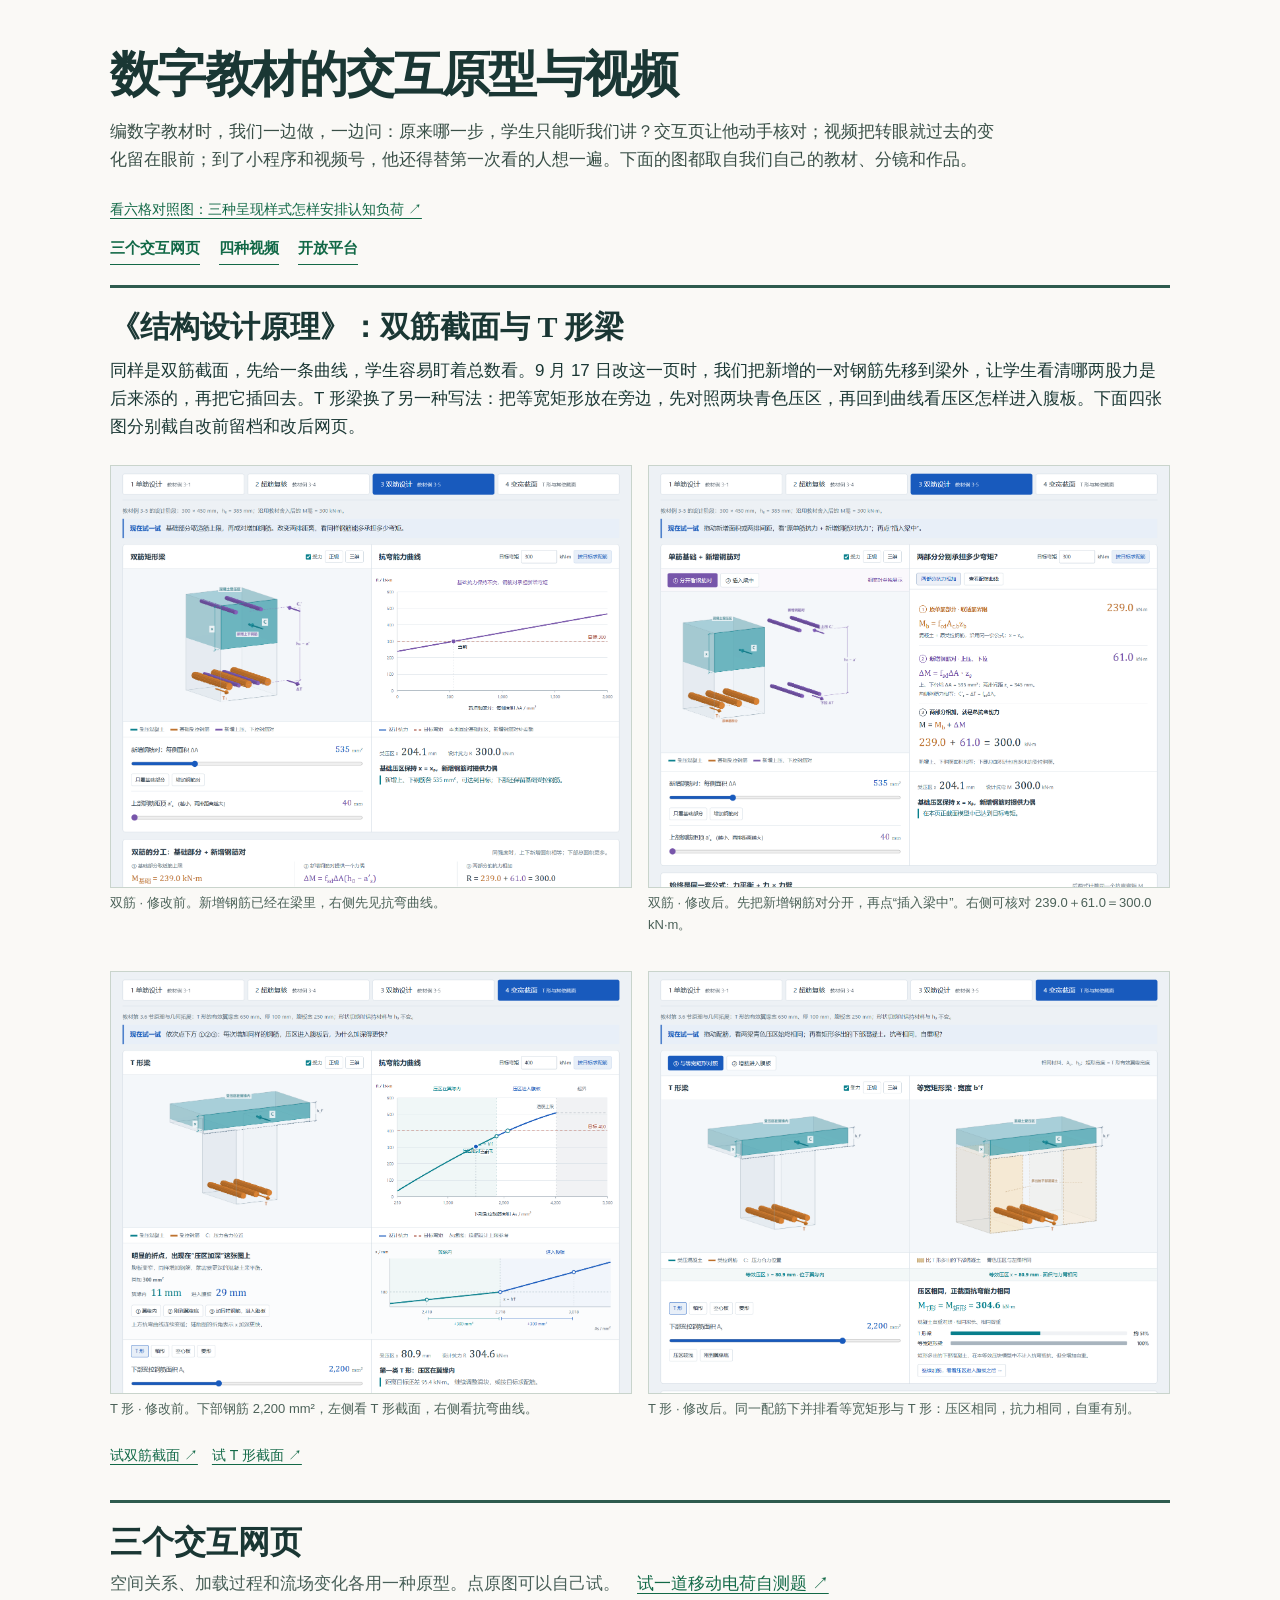
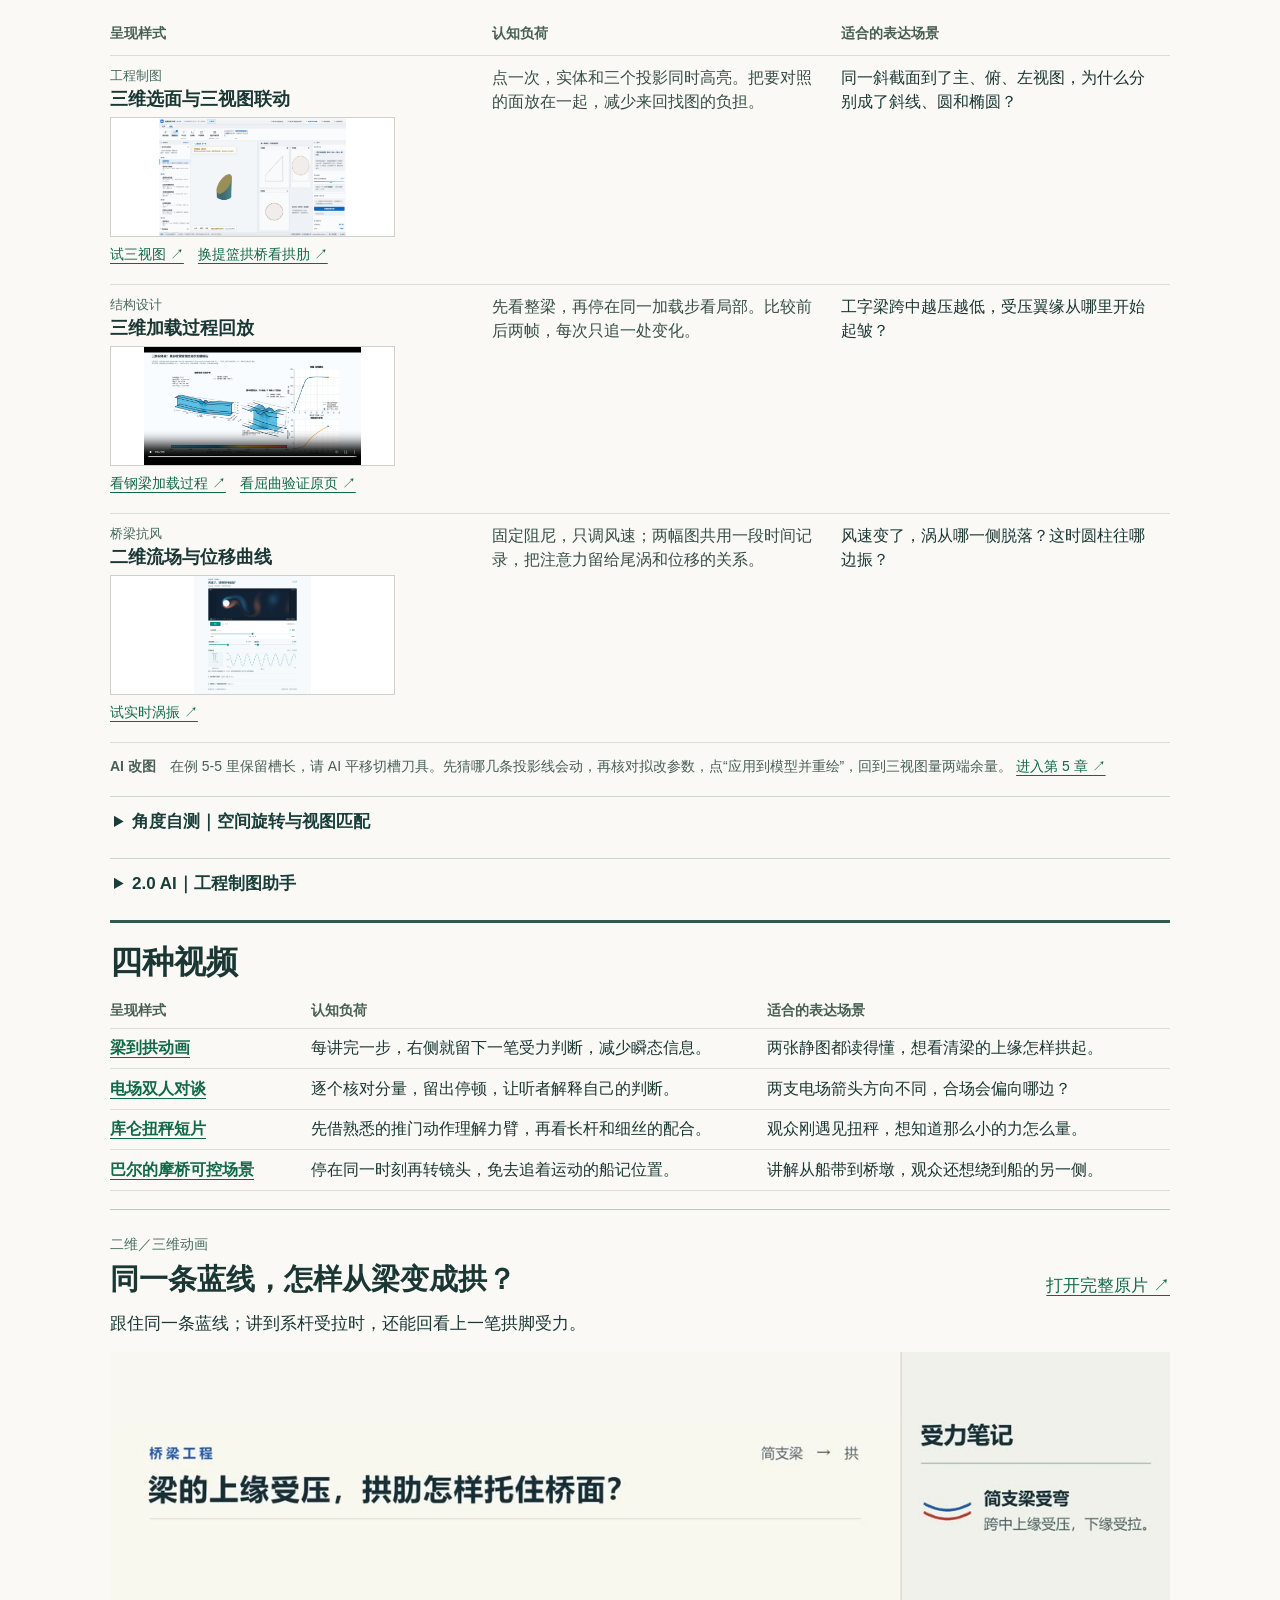
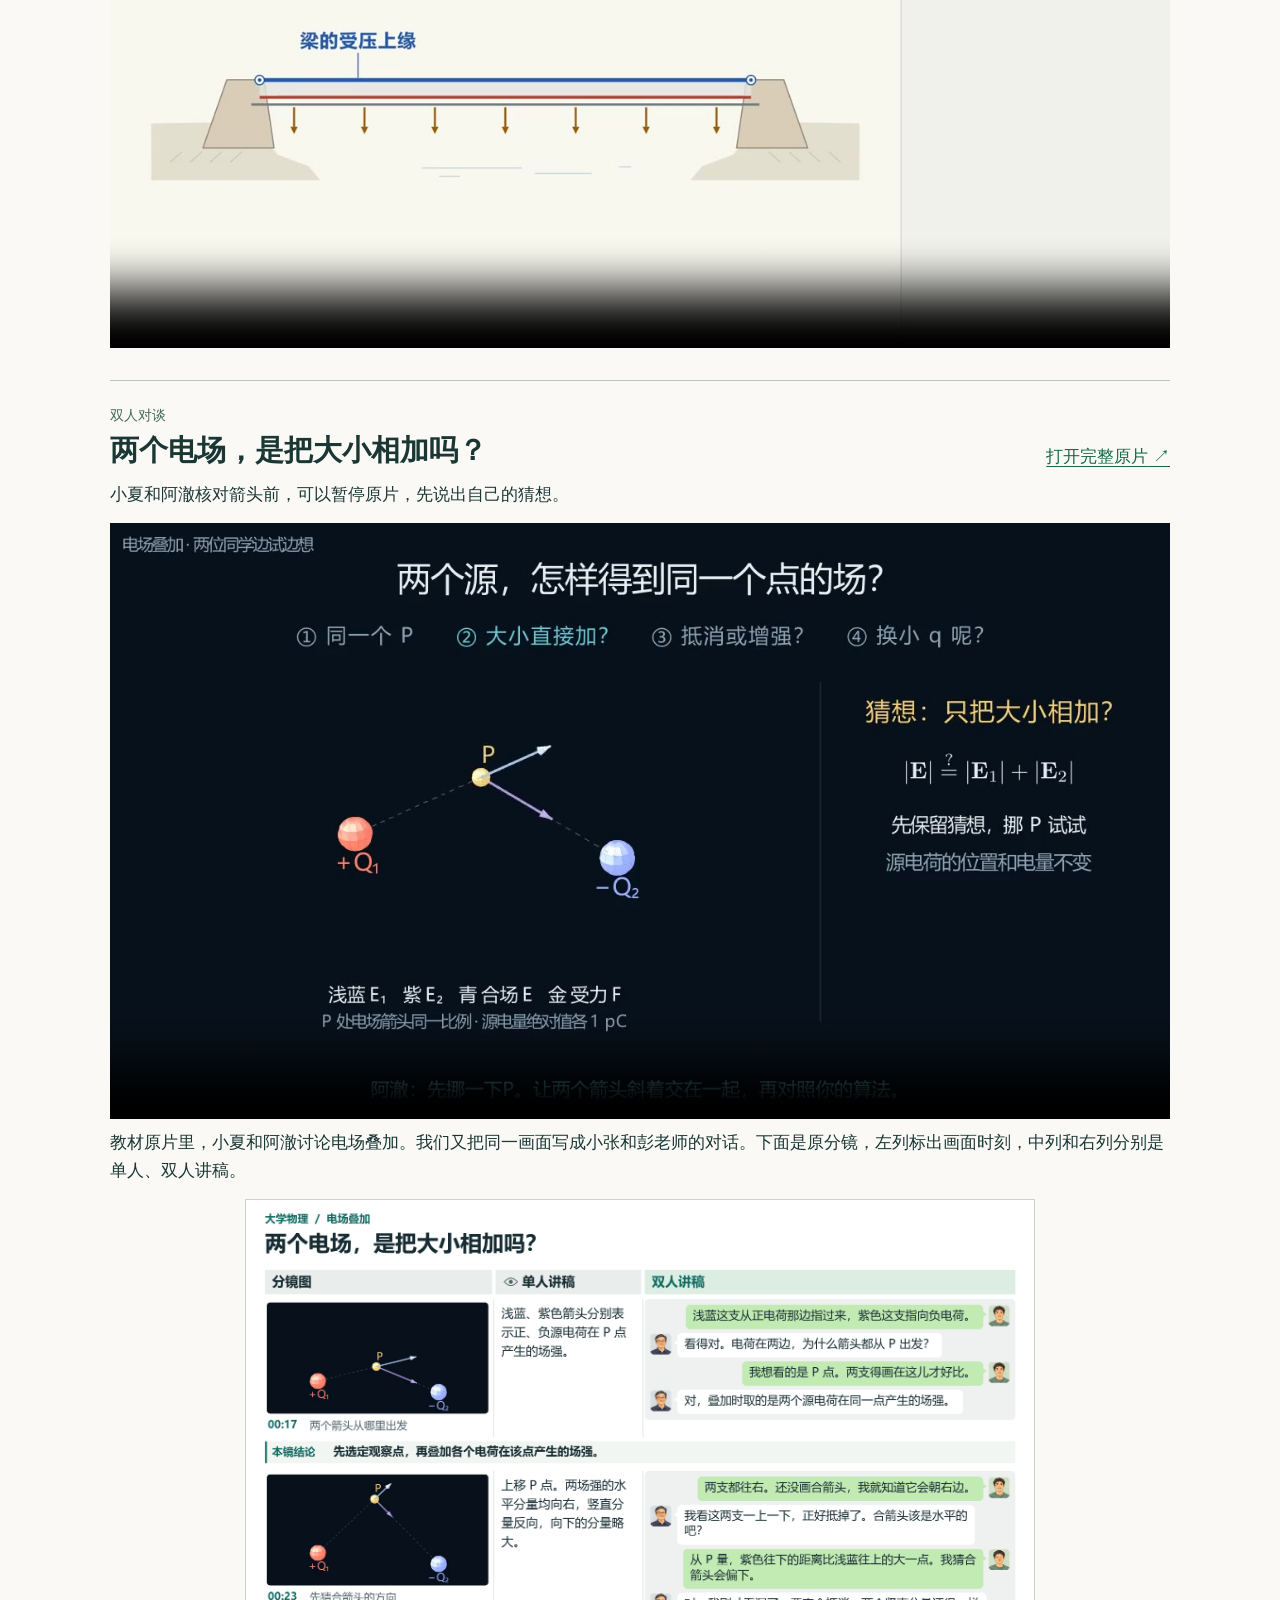
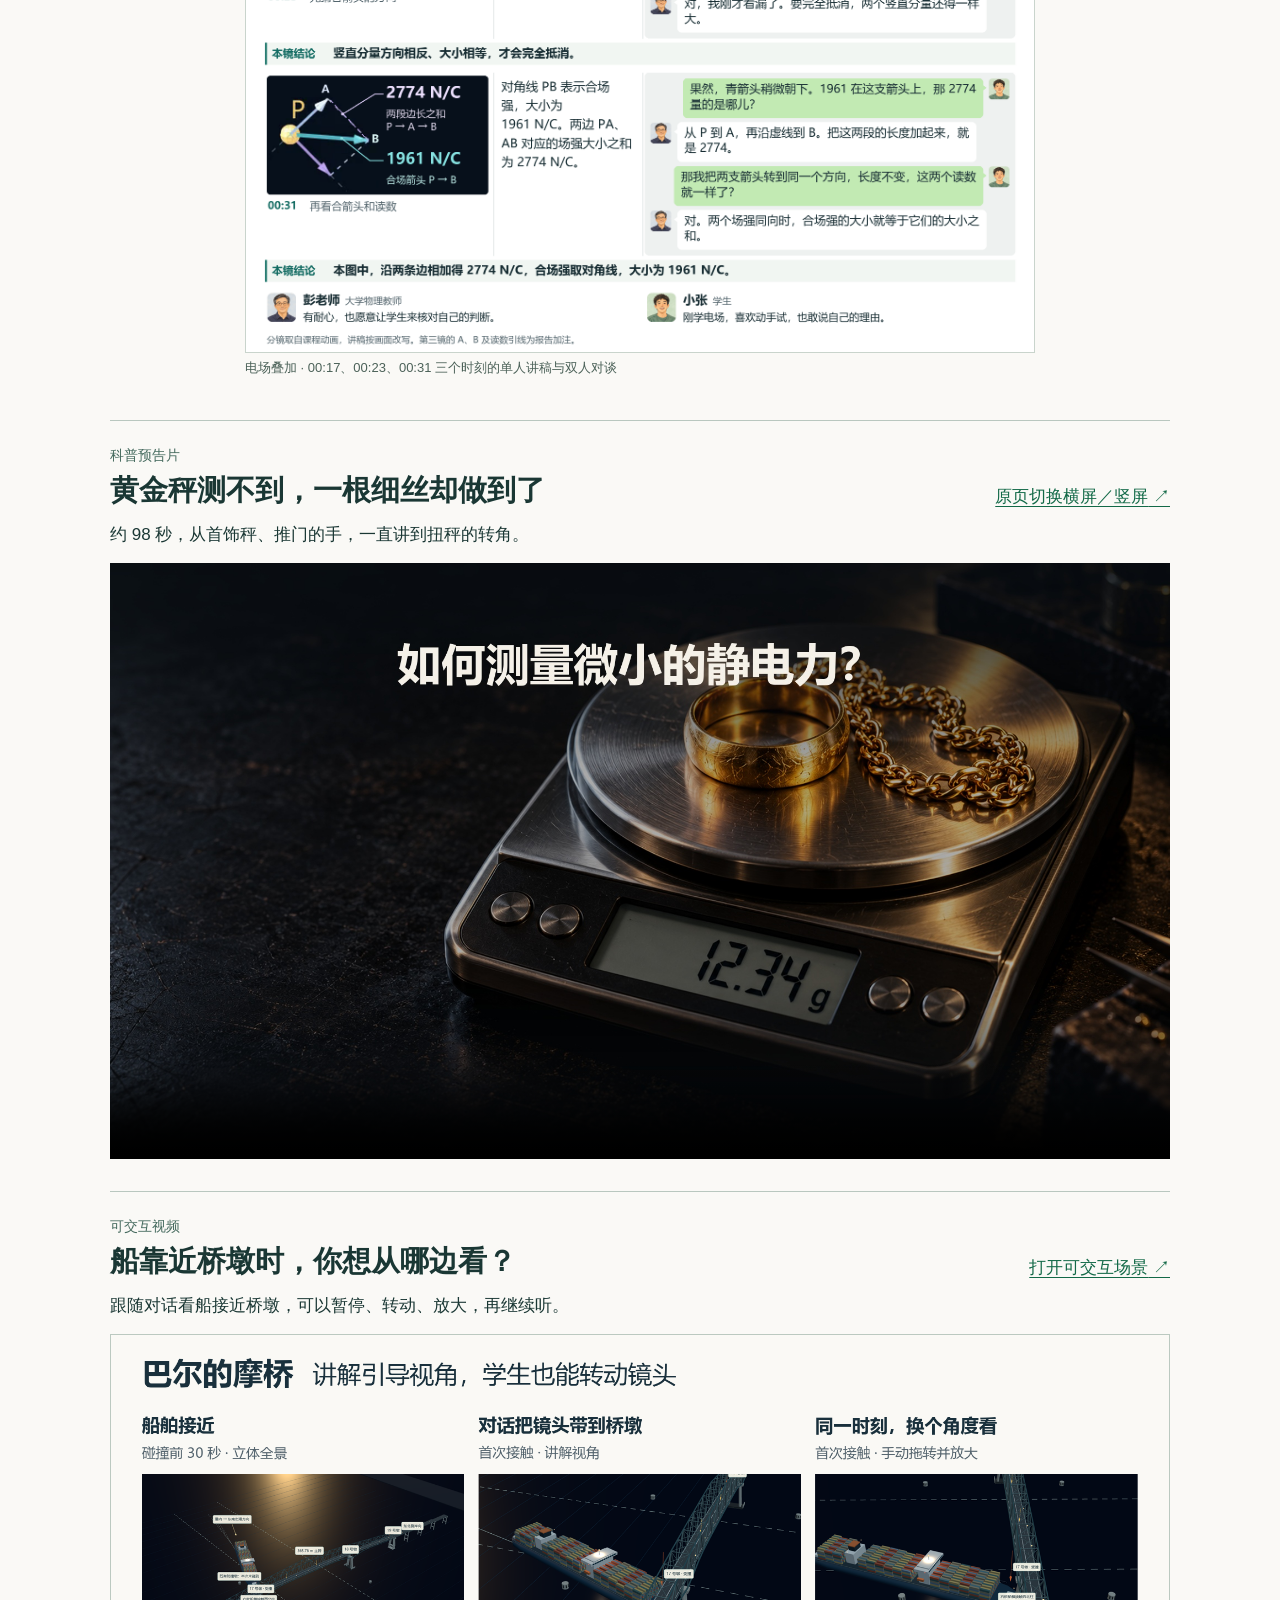
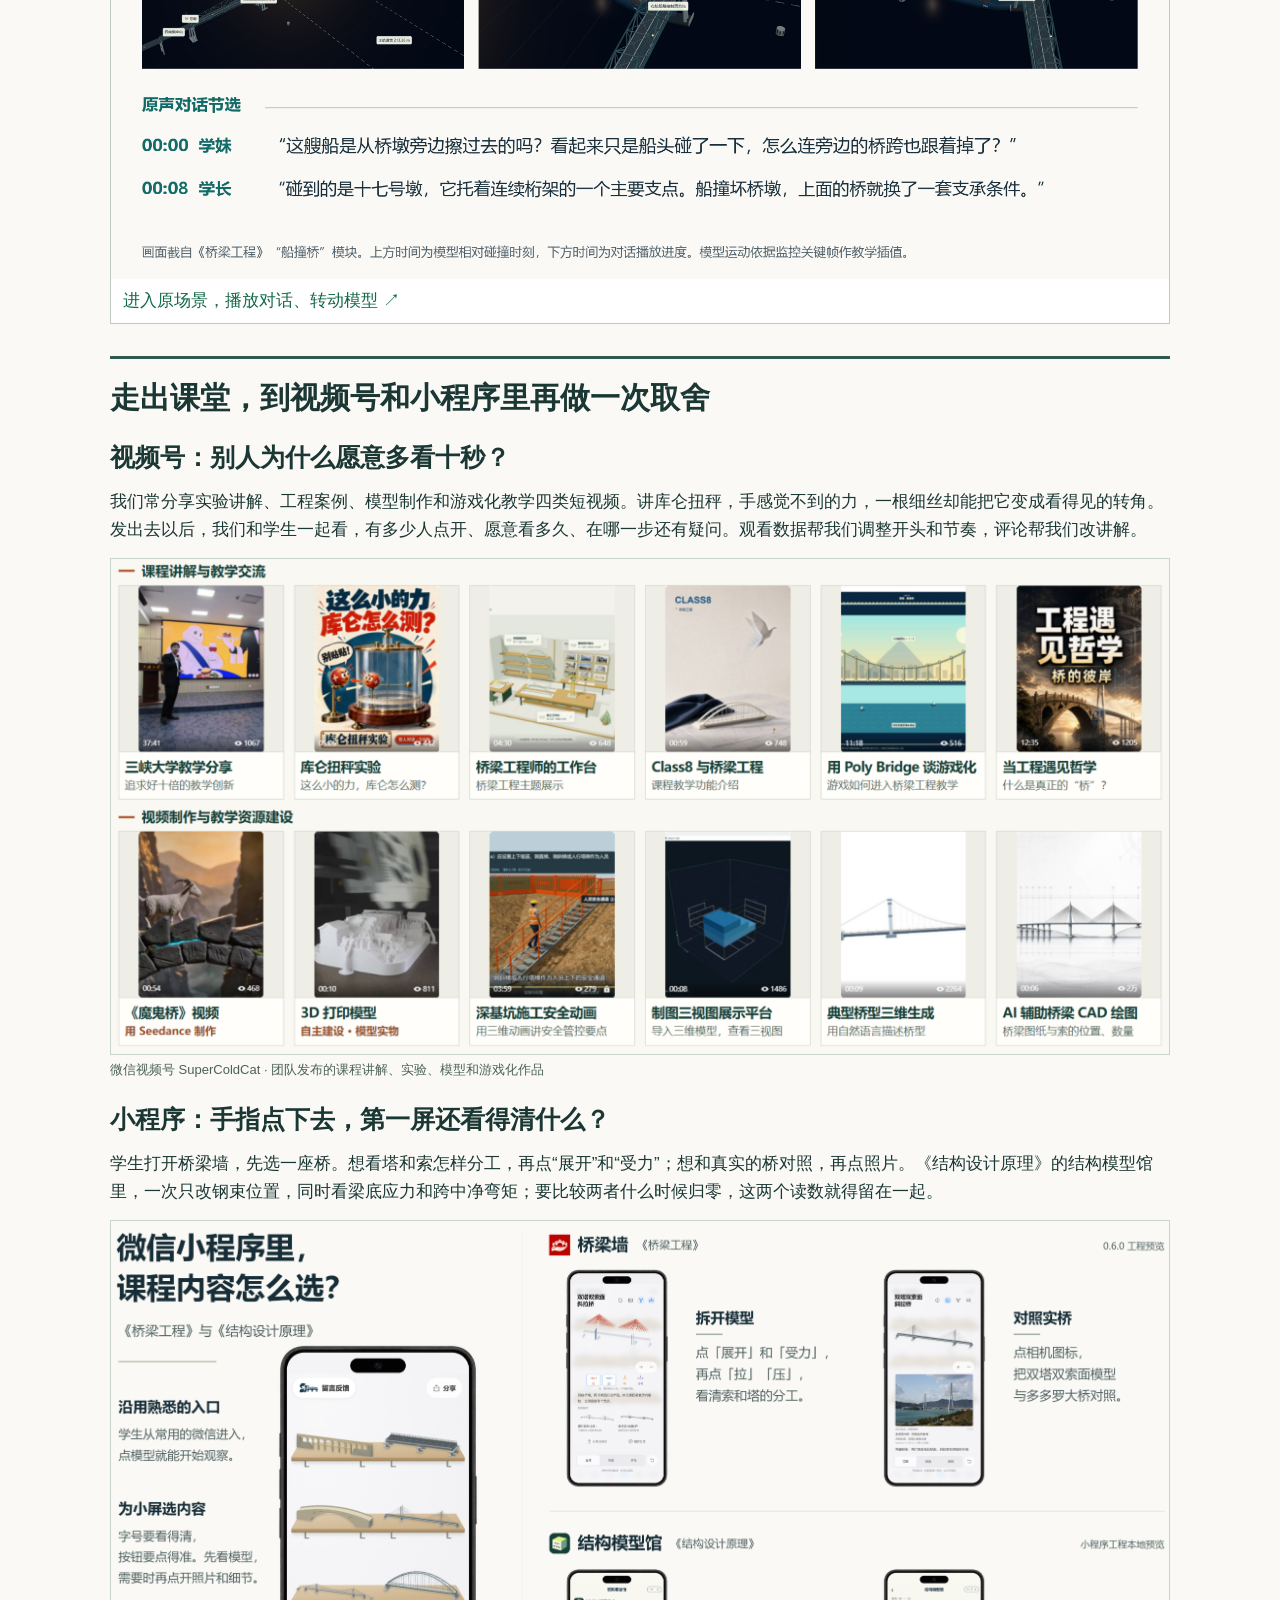
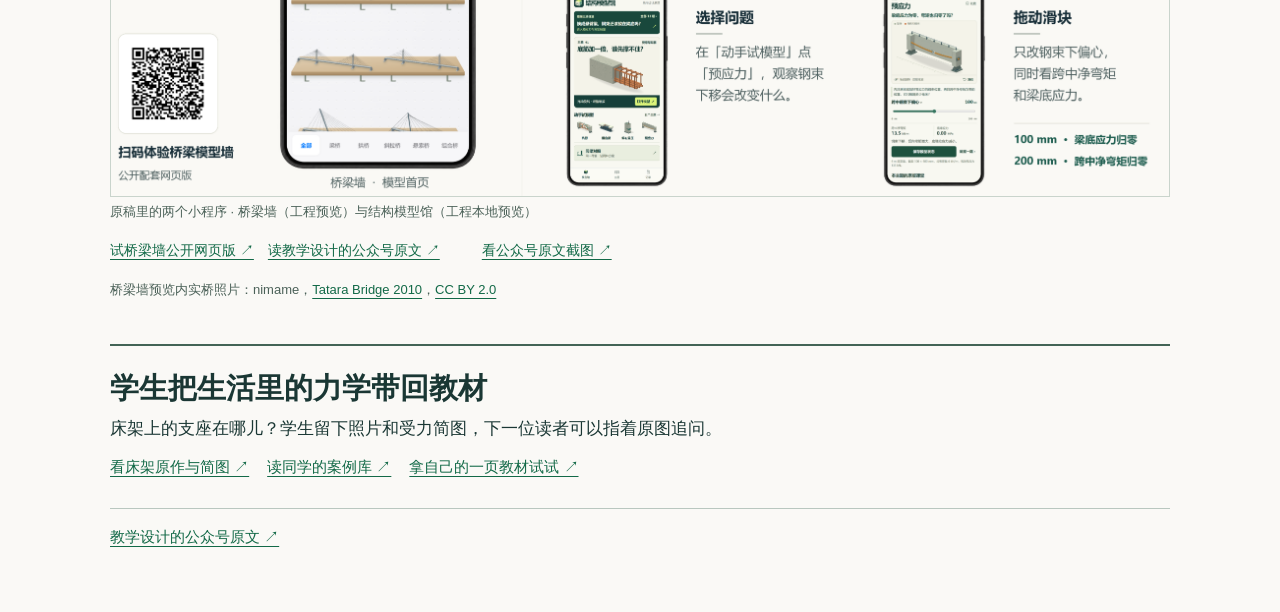
==== commit 03aae818: "Open the original seventh projection exercise and add WeChat article capture" ====
--- a/docs/digital-textbook/index.html
+++ b/docs/digital-textbook/index.html
@@ -21,4 +21,4 @@
 #video-dialogue .source-figure{max-width:790px;margin-left:auto;margin-right:auto}
 .iteration-figures{display:grid;grid-template-columns:repeat(2,minmax(0,1fr));gap:4px 16px}
 @media(max-width:700px){.iteration-figures{grid-template-columns:1fr}.original-matrix tr>*{padding:8px 5px 8px 0;font-size:14px;overflow-wrap:anywhere}.original-matrix h3{font-size:15px}.original-matrix .shot{width:100%;height:auto}.original-matrix .shot img{height:auto}.original-matrix .case-actions{font-size:12px;gap:2px}.source-links a{min-height:42px}.original-matrix thead th{font-size:12px}.platform-part p,.source-text{line-height:1.6}}
-</style><style>.matrix-entry{margin:.35rem 0}.drawing-demo{margin:.75rem 0;border-top:1px solid #c6d7cf;padding:.1rem 0;color:#193d38}.drawing-demo summary{padding:.64rem .25rem;font-weight:650;cursor:pointer;line-height:1.5}.drawing-demo summary:focus-visible{outline:2px solid currentColor;outline-offset:2px}.drawing-demo p,.drawing-figure figcaption{margin:.35rem .25rem .65rem}.drawing-demo img{display:block;width:100%;height:auto;border:1px solid #cad7d1}.drawing-figure{margin:1.1rem 0}.drawing-demo .source-links{margin-top:.6rem}</style></head><body><main><h1>数字教材的交互原型与视频</h1><p class="overview">编数字教材时，我们一边做，一边问：原来哪一步，学生只能听我们讲？交互页让他动手核对；视频把转眼就过去的变化留在眼前；到了小程序和视频号，他还得替第一次看的人想一遍。下面的图都取自我们自己的教材、分镜和作品。</p><p class="source-links matrix-entry"><a class="go" href="design-matrix.html">看六格对照图：三种呈现样式怎样安排认知负荷 ↗</a></p><nav aria-label="选择展示内容" class="jump top-jump"><a href="#prototypes">三个交互网页</a><a href="#videos">四种视频</a><a href="#open-platforms">开放平台</a></nav><section id="section-iteration" class="restored-section"><h2>《结构设计原理》：双筋截面与 T 形梁</h2><p class="source-text">同样是双筋截面，先给一条曲线，学生容易盯着总数看。9 月 17 日改这一页时，我们把新增的一对钢筋先移到梁外，让学生看清哪两股力是后来添的，再把它插回去。T 形梁换了另一种写法：把等宽矩形放在旁边，先对照两块青色压区，再回到曲线看压区怎样进入腹板。下面四张图分别截自改前留档和改后网页。</p><div class="iteration-figures"><figure class="source-figure"><a href="assets/rc-double-before.png" rel="noopener" target="_blank" aria-label="打开原图：双筋 · 修改前。新增钢筋已经在梁里，右侧先见抗弯曲线。"><img src="assets/rc-double-before.png" alt="双筋 · 修改前。新增钢筋已经在梁里，右侧先见抗弯曲线。" width="1575" height="1275" loading="lazy"></a><figcaption>双筋 · 修改前。新增钢筋已经在梁里，右侧先见抗弯曲线。</figcaption></figure><figure class="source-figure"><a href="assets/rc-double-after.png" rel="noopener" target="_blank" aria-label="打开原图：双筋 · 修改后。先把新增钢筋对分开，再点“插入梁中”。右侧可核对 239.0＋61.0＝300.0 kN·m。"><img src="assets/rc-double-after.png" alt="双筋 · 修改后。先把新增钢筋对分开，再点“插入梁中”。右侧可核对 239.0＋61.0＝300.0 kN·m。" width="1575" height="1275" loading="lazy"></a><figcaption>双筋 · 修改后。先把新增钢筋对分开，再点“插入梁中”。右侧可核对 239.0＋61.0＝300.0 kN·m。</figcaption></figure><figure class="source-figure"><a href="assets/rc-tee-before.png" rel="noopener" target="_blank" aria-label="打开原图：T 形 · 修改前。下部钢筋 2,200 mm²，左侧看 T 形截面，右侧看抗弯曲线。"><img src="assets/rc-tee-before.png" alt="T 形 · 修改前。下部钢筋 2,200 mm²，左侧看 T 形截面，右侧看抗弯曲线。" width="1575" height="1275" loading="lazy"></a><figcaption>T 形 · 修改前。下部钢筋 2,200 mm²，左侧看 T 形截面，右侧看抗弯曲线。</figcaption></figure><figure class="source-figure"><a href="assets/rc-tee-after.png" rel="noopener" target="_blank" aria-label="打开原图：T 形 · 修改后。同一配筋下并排看等宽矩形与 T 形：压区相同，抗力相同，自重有别。"><img src="assets/rc-tee-after.png" alt="T 形 · 修改后。同一配筋下并排看等宽矩形与 T 形：压区相同，抗力相同，自重有别。" width="1575" height="1275" loading="lazy"></a><figcaption>T 形 · 修改后。同一配筋下并排看等宽矩形与 T 形：压区相同，抗力相同，自重有别。</figcaption></figure></div><nav aria-label="打开截面原网页" class="source-links"><a href="https://syzhaoln-stack.github.io/bending-3d/beam-extension-3d.html?mode=double" rel="noopener" target="_blank">试双筋截面 ↗</a><a href="https://syzhaoln-stack.github.io/bending-3d/beam-extension-3d.html?mode=tee" rel="noopener" target="_blank">试 T 形截面 ↗</a></nav></section><div class="division works" id="prototypes"><h2>三个交互网页</h2><p class="lead">空间关系、加载过程和流场变化各用一种原型。点原图可以自己试。　<a href="charge-force.html" rel="noopener" target="_blank">试一道移动电荷自测题 ↗</a></p></div><table aria-label="三个工程原型的呈现与使用场景" class="original-matrix"><thead><tr><th scope="col">呈现样式</th><th scope="col">认知负荷</th><th scope="col">适合的表达场景</th></tr></thead><tbody><tr><th scope="row"><header><p class="subject">工程制图</p><h3 id="case0">三维选面与三视图联动</h3></header><a aria-label="试三视图" class="shot" href="https://syzhaoln-stack.github.io/projection-master/?mode=explore&amp;model=textbookObliqueCylinder" rel="noopener" target="_blank"><img alt="同一个面的三向投影的原型界面" height="1380" src="assets/three-views.png" width="2190"></a><div class="case-actions"><a class="go" href="https://syzhaoln-stack.github.io/projection-master/?mode=explore&amp;model=textbookObliqueCylinder" rel="noopener" target="_blank">试三视图 ↗</a><a class="go" href="https://syzhaoln-stack.github.io/projection-master/?mode=explore&amp;model=archBridge" rel="noopener" target="_blank" title="立面看拱轴起伏，端面看拱肋内倾">换提篮拱桥看拱肋 ↗</a></div></th><td><p class="load-note">点一次，实体和三个投影同时高亮。把要对照的面放在一起，减少来回找图的负担。</p></td><td><p class="desc">同一斜截面到了主、俯、左视图，为什么分别成了斜线、圆和椭圆？</p></td></tr><tr><th scope="row"><header><p class="subject">结构设计</p><h3 id="case1">三维加载过程回放</h3></header><a aria-label="看钢梁加载过程" class="shot" href="steel-beam/loading.mp4" rel="noopener" target="_blank"><img alt="工字梁从受力到局部屈曲的原型界面" height="860" src="assets/steel-buckling.png" width="1580"></a><div class="case-actions"><a class="go" href="steel-beam/loading.mp4" rel="noopener" target="_blank">看钢梁加载过程 ↗</a><a class="go" href="steel-beam/report.html" rel="noopener" target="_blank">看屈曲验证原页 ↗</a></div></th><td><p class="load-note">先看整梁，再停在同一加载步看局部。比较前后两帧，每次只追一处变化。</p></td><td><p class="desc">工字梁跨中越压越低，受压翼缘从哪里开始起皱？</p></td></tr><tr><th scope="row"><header><p class="subject">桥梁抗风</p><h3 id="case2">二维流场与位移曲线</h3></header><a aria-label="试实时涡振" class="shot" href="https://syzhaoln-stack.github.io/bridge-viv-classroom/" rel="noopener" target="_blank"><img alt="尾涡在什么位置、何时脱落？的原型界面" height="1191" src="assets/wake-displacement.png" width="1180"></a><div class="case-actions"><a class="go" href="https://syzhaoln-stack.github.io/bridge-viv-classroom/" rel="noopener" target="_blank">试实时涡振 ↗</a></div></th><td><p class="load-note">固定阻尼，只调风速；两幅图共用一段时间记录，把注意力留给尾涡和位移的关系。</p></td><td><p class="desc">风速变了，涡从哪一侧脱落？这时圆柱往哪边振？</p></td></tr></tbody></table><p class="extra"><strong>AI 改图　</strong>在例 5-5 里保留槽长，请 AI 平移切槽刀具。先猜哪几条投影线会动，再核对拟改参数，点“应用到模型并重绘”，回到三视图量两端余量。 <a class="" href="https://syzhaoln-stack.github.io/projection-master/?mode=compound" rel="noopener" target="_blank">进入第 5 章 ↗</a></p><details id="drawing-angle" class="drawing-demo"><summary>角度自测｜空间旋转与视图匹配</summary><p>这是课程组 v8.2 的第 7 题。拖动三维模型，对照主视图，看“距目标”角度怎样变化。进入 9° 容许范围时，再提交核对。公开保留的 v8.4 历史版本也收录了这道题。</p><a href="assets/drawing-angle.png" target="_blank" rel="noopener" aria-label="放大角度自测｜空间旋转与视图匹配原网页实屏"><img src="assets/drawing-angle.png" width="1825" height="1175" loading="lazy" decoding="async" alt="角度自测｜空间旋转与视图匹配原网页实屏"></a><p class="source-links"><a class="go" href="https://github.com/syzhaoln-stack/projection-master/tree/f794d3eea6b0fe8bd42962970ba329a8ff5ace11" target="_blank" rel="noopener">查看保留同题的历史版本 ↗</a></p></details><details id="drawing-ai" class="drawing-demo"><summary>2.0 AI｜工程制图助手</summary><p>这张图截自课程组的工图助手。打开第 5 章例 5-5，进入“整体重投影”，点“AI 助手”。可以上传图纸请它读图，也可以用一句话改刀具的尺寸和位置，确认参数后再重绘、量尺寸。在线问答按原页配置 API，供课堂使用的接口可另行提供。</p><a href="assets/drawing-ai.png" target="_blank" rel="noopener" aria-label="放大2.0 AI｜工程制图助手原网页实屏"><img src="assets/drawing-ai.png" width="1825" height="1175" loading="lazy" decoding="async" alt="2.0 AI｜工程制图助手原网页实屏"></a><p class="source-links"><a class="go" href="https://syzhaoln-stack.github.io/projection-master/?mode=compound" target="_blank" rel="noopener">打开工程制图原网页 ↗</a></p><figure class="drawing-figure" id="cad-axonometric"><figcaption><b>同一模型的轴测图与三视图</b>　团队《现代工程制图》第13章图13-5。根据核对后的尺寸建立 CAD 模型，从同一模型生成图中的四个视图。</figcaption><a href="assets/cad-views-original.png" target="_blank" rel="noopener" aria-label="放大教材图13-5原图"><img src="assets/cad-views-original.png" width="3456" height="2755" loading="lazy" decoding="async" alt="教材图13-5原图"></a></figure></details><div class="division" id="videos"><h2>四种视频</h2><table aria-label="四种视频的选型与认知负荷" class="film-choice"><thead><tr><th scope="col">呈现样式</th><th scope="col">认知负荷</th><th scope="col">适合的表达场景</th></tr></thead><tbody><tr><th scope="row"><a href="#video-arch">梁到拱动画</a></th><td>每讲完一步，右侧就留下一笔受力判断，减少瞬态信息。</td><td>两张静图都读得懂，想看清梁的上缘怎样拱起。</td></tr><tr><th scope="row"><a href="#video-dialogue">电场双人对谈</a></th><td>逐个核对分量，留出停顿，让听者解释自己的判断。</td><td>两支电场箭头方向不同，合场会偏向哪边？</td></tr><tr><th scope="row"><a href="#video-coulomb">库仑扭秤短片</a></th><td>先借熟悉的推门动作理解力臂，再看长杆和细丝的配合。</td><td>观众刚遇见扭秤，想知道那么小的力怎么量。</td></tr><tr><th scope="row"><a href="#video-baltimore">巴尔的摩桥可控场景</a></th><td>停在同一时刻再转镜头，免去追着运动的船记位置。</td><td>讲解从船带到桥墩，观众还想绕到船的另一侧。</td></tr></tbody></table></div><article aria-labelledby="v-arch-title" id="video-arch"><header><div><p class="subject">二维／三维动画</p><h3 id="v-arch-title">同一条蓝线，怎样从梁变成拱？</h3></div><a href="beam-to-arch.mp4" rel="noopener" target="_blank">打开完整原片 ↗</a></header><p class="desc">跟住同一条蓝线；讲到系杆受拉时，还能回看上一笔拱脚受力。</p><video aria-label="从梁的受压上缘到拱肋" controls="" playsinline="" poster="assets/arch-poster.jpg" preload="none" src="beam-to-arch.mp4"></video></article><article aria-labelledby="v-dialogue-title" id="video-dialogue"><header><div><p class="subject">双人对谈</p><h3 id="v-dialogue-title">两个电场，是把大小相加吗？</h3></div><a href="https://syzhaoln-stack.github.io/electrostatics-course/media/lesson-dialogues/field.mp4" rel="noopener" target="_blank">打开完整原片<span aria-hidden="true"> ↗</span></a></header><p class="desc">小夏和阿澈核对箭头前，可以暂停原片，先说出自己的猜想。</p><video aria-label="电场叠加双人对谈完整原片" controls="" playsinline="" poster="assets/dialogue-poster.jpg" preload="none" src="https://syzhaoln-stack.github.io/electrostatics-course/media/lesson-dialogues/field.mp4"></video><p class="source-text">教材原片里，小夏和阿澈讨论电场叠加。我们又把同一画面写成小张和彭老师的对话。下面是原分镜，左列标出画面时刻，中列和右列分别是单人、双人讲稿。</p><figure class="source-figure"><a href="assets/electric-dialogue-storyboard.png" rel="noopener" target="_blank" aria-label="打开原图：电场叠加 · 00:17、00:23、00:31 三个时刻的单人讲稿与双人对谈"><img src="assets/electric-dialogue-storyboard.png" alt="电场叠加 · 00:17、00:23、00:31 三个时刻的单人讲稿与双人对谈" width="3340" height="3186" loading="lazy"></a><figcaption>电场叠加 · 00:17、00:23、00:31 三个时刻的单人讲稿与双人对谈</figcaption></figure></article><article aria-labelledby="v-coulomb-title" id="video-coulomb"><header><div><p class="subject">科普预告片</p><h3 id="v-coulomb-title">黄金秤测不到，一根细丝却做到了</h3></div><a href="https://syzhaoln-stack.github.io/electrostatics-course/coulomb-short.html" rel="noopener" target="_blank">原页切换横屏／竖屏<span aria-hidden="true"> ↗</span></a></header><p class="desc">约 98 秒，从首饰秤、推门的手，一直讲到扭秤的转角。</p><video aria-label="库仑扭秤科普短片，横屏完整原片" controls="" playsinline="" poster="assets/coulomb-poster.jpg" preload="none" src="https://syzhaoln-stack.github.io/electrostatics-course/media/lesson-dialogues/coulomb-v44-landscape.mp4"></video></article><article aria-labelledby="v-baltimore-title" id="video-baltimore"><header><div><p class="subject">可交互视频</p><h3 id="v-baltimore-title">船靠近桥墩时，你想从哪边看？</h3></div><a href="https://syzhaoln-stack.github.io/bridge-engineering-digital-textbook/interactive/bridge-office/_references/%E6%A1%88%E4%BE%8B%E9%A9%B1%E5%8A%A8%E7%B4%A0%E6%9D%90%E5%B7%A5%E5%9D%8A_20260922/C06_KeyBridge/index.html#key" rel="noopener" target="_blank">打开可交互场景<span aria-hidden="true"> ↗</span></a></header><p class="desc">跟随对话看船接近桥墩，可以暂停、转动、放大，再继续听。</p><a class="film-link" href="https://syzhaoln-stack.github.io/bridge-engineering-digital-textbook/interactive/bridge-office/_references/%E6%A1%88%E4%BE%8B%E9%A9%B1%E5%8A%A8%E7%B4%A0%E6%9D%90%E5%B7%A5%E5%9D%8A_20260922/C06_KeyBridge/index.html#key" rel="noopener" target="_blank"><img alt="巴尔的摩桥案例原界面，同一时刻的讲解镜头与学生调整后的镜头" loading="lazy" src="assets/baltimore-views.png"><span>进入原场景，播放对话、转动模型 ↗</span></a></article><section id="open-platforms" class="restored-section"><h2>走出课堂，到视频号和小程序里再做一次取舍</h2><div id="wechat-channels" class="platform-part"><h3>视频号：别人为什么愿意多看十秒？</h3><p>我们常分享实验讲解、工程案例、模型制作和游戏化教学四类短视频。讲库仑扭秤，手感觉不到的力，一根细丝却能把它变成看得见的转角。发出去以后，我们和学生一起看，有多少人点开、愿意看多久、在哪一步还有疑问。观看数据帮我们调整开头和节奏，评论帮我们改讲解。</p><figure class="source-figure"><a href="assets/supercoldcat-channel.png" rel="noopener" target="_blank" aria-label="打开原图：微信视频号 SuperColdCat · 团队发布的课程讲解、实验、模型和游戏化作品"><img src="assets/supercoldcat-channel.png" alt="微信视频号 SuperColdCat · 团队发布的课程讲解、实验、模型和游戏化作品" width="2180" height="1020" loading="lazy"></a><figcaption>微信视频号 SuperColdCat · 团队发布的课程讲解、实验、模型和游戏化作品</figcaption></figure></div><div id="wechat-mini-program" class="platform-part"><h3>小程序：手指点下去，第一屏还看得清什么？</h3><p>学生打开桥梁墙，先选一座桥。想看塔和索怎样分工，再点“展开”和“受力”；想和真实的桥对照，再点照片。《结构设计原理》的结构模型馆里，一次只改钢束位置，同时看梁底应力和跨中净弯矩；要比较两者什么时候归零，这两个读数就得留在一起。</p><figure class="source-figure"><a href="assets/mini-program-original.png" rel="noopener" target="_blank" aria-label="打开原图：原稿里的两个小程序 · 桥梁墙（工程预览）与结构模型馆（工程本地预览）"><img src="assets/mini-program-original.png" alt="原稿里的两个小程序 · 桥梁墙（工程预览）与结构模型馆（工程本地预览）" width="2151" height="1170" loading="lazy"></a><figcaption>原稿里的两个小程序 · 桥梁墙（工程预览）与结构模型馆（工程本地预览）</figcaption></figure><nav aria-label="微信教学的原始入口" class="source-links"><a href="https://syzhaoln-stack.github.io/bridge-showcase/book/interactive/bridge-office/wall.html" rel="noopener" target="_blank">试桥梁墙公开网页版 ↗</a><a href="https://mp.weixin.qq.com/s/7uZ3xTCX6M2_YBQYfv6m8g" rel="noopener" target="_blank">读教学设计的公众号原文 ↗</a></nav><p class="credit">桥梁墙预览内实桥照片：nimame，<a href="https://commons.wikimedia.org/wiki/File:Tatara_Bridge_2010.jpg" rel="noopener" target="_blank">Tatara Bridge 2010</a>，<a href="https://creativecommons.org/licenses/by/2.0/" rel="noopener" target="_blank">CC BY 2.0</a></p></div></section><section class="community-cases" id="community-cases" aria-labelledby="community-title"><h2 id="community-title">学生把生活里的力学带回教材</h2><p>床架上的支座在哪儿？学生留下照片和受力简图，下一位读者可以指着原图追问。</p><nav aria-label="生活案例与教学资源设计"><a href="https://syzhaoln-stack.github.io/bridge-sense-gallery/compare.html?case=bed" target="_blank" rel="noopener">看床架原作与简图 ↗</a><a href="https://syzhaoln-stack.github.io/bridge-sense-gallery/community/" target="_blank" rel="noopener">读同学的案例库 ↗</a><a href="teaching-prompts.txt" target="_blank" rel="noopener">拿自己的一页教材试试 ↗</a></nav></section><footer><a href="https://mp.weixin.qq.com/s/7uZ3xTCX6M2_YBQYfv6m8g" rel="noopener" target="_blank">教学设计的公众号原文<span aria-hidden="true"> ↗</span></a></footer></main><script>(()=>{const openDrawing=()=>{const id=location.hash.slice(1);if(!["drawing-angle","drawing-ai","cad-axonometric"].includes(id))return;const target=document.getElementById(id),box=target?.closest("details");if(box){box.open=true;target.scrollIntoView({block:"start"});}};openDrawing();addEventListener("hashchange",openDrawing);})();</script></body></html>+</style><style>.matrix-entry{margin:.35rem 0}.drawing-demo{margin:.75rem 0;border-top:1px solid #c6d7cf;padding:.1rem 0;color:#193d38}.drawing-demo summary{padding:.64rem .25rem;font-weight:650;cursor:pointer;line-height:1.5}.drawing-demo summary:focus-visible{outline:2px solid currentColor;outline-offset:2px}.drawing-demo p,.drawing-figure figcaption{margin:.35rem .25rem .65rem}.drawing-demo img{display:block;width:100%;height:auto;border:1px solid #cad7d1}.drawing-figure{margin:1.1rem 0}.drawing-demo .source-links{margin-top:.6rem}</style></head><body><main><h1>数字教材的交互原型与视频</h1><p class="overview">编数字教材时，我们一边做，一边问：原来哪一步，学生只能听我们讲？交互页让他动手核对；视频把转眼就过去的变化留在眼前；到了小程序和视频号，他还得替第一次看的人想一遍。下面的图都取自我们自己的教材、分镜和作品。</p><p class="source-links matrix-entry"><a class="go" href="design-matrix.html">看六格对照图：三种呈现样式怎样安排认知负荷 ↗</a></p><nav aria-label="选择展示内容" class="jump top-jump"><a href="#prototypes">三个交互网页</a><a href="#videos">四种视频</a><a href="#open-platforms">开放平台</a></nav><section id="section-iteration" class="restored-section"><h2>《结构设计原理》：双筋截面与 T 形梁</h2><p class="source-text">同样是双筋截面，先给一条曲线，学生容易盯着总数看。9 月 17 日改这一页时，我们把新增的一对钢筋先移到梁外，让学生看清哪两股力是后来添的，再把它插回去。T 形梁换了另一种写法：把等宽矩形放在旁边，先对照两块青色压区，再回到曲线看压区怎样进入腹板。下面四张图分别截自改前留档和改后网页。</p><div class="iteration-figures"><figure class="source-figure"><a href="assets/rc-double-before.png" rel="noopener" target="_blank" aria-label="打开原图：双筋 · 修改前。新增钢筋已经在梁里，右侧先见抗弯曲线。"><img src="assets/rc-double-before.png" alt="双筋 · 修改前。新增钢筋已经在梁里，右侧先见抗弯曲线。" width="1575" height="1275" loading="lazy"></a><figcaption>双筋 · 修改前。新增钢筋已经在梁里，右侧先见抗弯曲线。</figcaption></figure><figure class="source-figure"><a href="assets/rc-double-after.png" rel="noopener" target="_blank" aria-label="打开原图：双筋 · 修改后。先把新增钢筋对分开，再点“插入梁中”。右侧可核对 239.0＋61.0＝300.0 kN·m。"><img src="assets/rc-double-after.png" alt="双筋 · 修改后。先把新增钢筋对分开，再点“插入梁中”。右侧可核对 239.0＋61.0＝300.0 kN·m。" width="1575" height="1275" loading="lazy"></a><figcaption>双筋 · 修改后。先把新增钢筋对分开，再点“插入梁中”。右侧可核对 239.0＋61.0＝300.0 kN·m。</figcaption></figure><figure class="source-figure"><a href="assets/rc-tee-before.png" rel="noopener" target="_blank" aria-label="打开原图：T 形 · 修改前。下部钢筋 2,200 mm²，左侧看 T 形截面，右侧看抗弯曲线。"><img src="assets/rc-tee-before.png" alt="T 形 · 修改前。下部钢筋 2,200 mm²，左侧看 T 形截面，右侧看抗弯曲线。" width="1575" height="1275" loading="lazy"></a><figcaption>T 形 · 修改前。下部钢筋 2,200 mm²，左侧看 T 形截面，右侧看抗弯曲线。</figcaption></figure><figure class="source-figure"><a href="assets/rc-tee-after.png" rel="noopener" target="_blank" aria-label="打开原图：T 形 · 修改后。同一配筋下并排看等宽矩形与 T 形：压区相同，抗力相同，自重有别。"><img src="assets/rc-tee-after.png" alt="T 形 · 修改后。同一配筋下并排看等宽矩形与 T 形：压区相同，抗力相同，自重有别。" width="1575" height="1275" loading="lazy"></a><figcaption>T 形 · 修改后。同一配筋下并排看等宽矩形与 T 形：压区相同，抗力相同，自重有别。</figcaption></figure></div><nav aria-label="打开截面原网页" class="source-links"><a href="https://syzhaoln-stack.github.io/bending-3d/beam-extension-3d.html?mode=double" rel="noopener" target="_blank">试双筋截面 ↗</a><a href="https://syzhaoln-stack.github.io/bending-3d/beam-extension-3d.html?mode=tee" rel="noopener" target="_blank">试 T 形截面 ↗</a></nav></section><div class="division works" id="prototypes"><h2>三个交互网页</h2><p class="lead">空间关系、加载过程和流场变化各用一种原型。点原图可以自己试。　<a href="charge-force.html" rel="noopener" target="_blank">试一道移动电荷自测题 ↗</a></p></div><table aria-label="三个工程原型的呈现与使用场景" class="original-matrix"><thead><tr><th scope="col">呈现样式</th><th scope="col">认知负荷</th><th scope="col">适合的表达场景</th></tr></thead><tbody><tr><th scope="row"><header><p class="subject">工程制图</p><h3 id="case0">三维选面与三视图联动</h3></header><a aria-label="试三视图" class="shot" href="https://syzhaoln-stack.github.io/projection-master/?mode=explore&amp;model=textbookObliqueCylinder" rel="noopener" target="_blank"><img alt="同一个面的三向投影的原型界面" height="1380" src="assets/three-views.png" width="2190"></a><div class="case-actions"><a class="go" href="https://syzhaoln-stack.github.io/projection-master/?mode=explore&amp;model=textbookObliqueCylinder" rel="noopener" target="_blank">试三视图 ↗</a><a class="go" href="https://syzhaoln-stack.github.io/projection-master/?mode=explore&amp;model=archBridge" rel="noopener" target="_blank" title="立面看拱轴起伏，端面看拱肋内倾">换提篮拱桥看拱肋 ↗</a></div></th><td><p class="load-note">点一次，实体和三个投影同时高亮。把要对照的面放在一起，减少来回找图的负担。</p></td><td><p class="desc">同一斜截面到了主、俯、左视图，为什么分别成了斜线、圆和椭圆？</p></td></tr><tr><th scope="row"><header><p class="subject">结构设计</p><h3 id="case1">三维加载过程回放</h3></header><a aria-label="看钢梁加载过程" class="shot" href="steel-beam/loading.mp4" rel="noopener" target="_blank"><img alt="工字梁从受力到局部屈曲的原型界面" height="860" src="assets/steel-buckling.png" width="1580"></a><div class="case-actions"><a class="go" href="steel-beam/loading.mp4" rel="noopener" target="_blank">看钢梁加载过程 ↗</a><a class="go" href="steel-beam/report.html" rel="noopener" target="_blank">看屈曲验证原页 ↗</a></div></th><td><p class="load-note">先看整梁，再停在同一加载步看局部。比较前后两帧，每次只追一处变化。</p></td><td><p class="desc">工字梁跨中越压越低，受压翼缘从哪里开始起皱？</p></td></tr><tr><th scope="row"><header><p class="subject">桥梁抗风</p><h3 id="case2">二维流场与位移曲线</h3></header><a aria-label="试实时涡振" class="shot" href="https://syzhaoln-stack.github.io/bridge-viv-classroom/" rel="noopener" target="_blank"><img alt="尾涡在什么位置、何时脱落？的原型界面" height="1191" src="assets/wake-displacement.png" width="1180"></a><div class="case-actions"><a class="go" href="https://syzhaoln-stack.github.io/bridge-viv-classroom/" rel="noopener" target="_blank">试实时涡振 ↗</a></div></th><td><p class="load-note">固定阻尼，只调风速；两幅图共用一段时间记录，把注意力留给尾涡和位移的关系。</p></td><td><p class="desc">风速变了，涡从哪一侧脱落？这时圆柱往哪边振？</p></td></tr></tbody></table><p class="extra"><strong>AI 改图　</strong>在例 5-5 里保留槽长，请 AI 平移切槽刀具。先猜哪几条投影线会动，再核对拟改参数，点“应用到模型并重绘”，回到三视图量两端余量。 <a class="" href="https://syzhaoln-stack.github.io/projection-master/?mode=compound" rel="noopener" target="_blank">进入第 5 章 ↗</a></p><details id="drawing-angle" class="drawing-demo"><summary>角度自测｜空间旋转与视图匹配</summary><p>拖动三维模型，把视线转到与主视图一致的正交方向。对照原页“距目标”的角度提示，出现“已对正”后再提交。这里直接进入 v8.4 历史课堂第 7 题，其他教学模块可在完整现行课堂中使用。</p><a href="assets/drawing-angle.png" target="_blank" rel="noopener" aria-label="放大角度自测｜空间旋转与视图匹配原网页实屏"><img src="assets/drawing-angle.png" width="1886" height="1230" loading="lazy" decoding="async" alt="角度自测｜空间旋转与视图匹配原网页实屏"></a><p class="source-links"><a class="go" href="angle-practice/?mode=quiz&amp;question=rotate-to-front" target="_blank" rel="noopener">试第 7 题：旋转至主视方向 ↗</a></p><p class="source-links"><a href="https://github.com/syzhaoln-stack/projection-master/tree/f794d3eea6b0fe8bd42962970ba329a8ff5ace11" target="_blank" rel="noopener">查看该题的原始发布版本 ↗</a>　<a href="https://syzhaoln-stack.github.io/projection-master/" target="_blank" rel="noopener">进入完整现行课堂 ↗</a></p></details><details id="drawing-ai" class="drawing-demo"><summary>2.0 AI｜工程制图助手</summary><p>这张图截自课程组的工图助手。打开第 5 章例 5-5，进入“整体重投影”，点“AI 助手”。可以上传图纸请它读图，也可以用一句话改刀具的尺寸和位置，确认参数后再重绘、量尺寸。在线问答按原页配置 API，供课堂使用的接口可另行提供。</p><a href="assets/drawing-ai.png" target="_blank" rel="noopener" aria-label="放大2.0 AI｜工程制图助手原网页实屏"><img src="assets/drawing-ai.png" width="1825" height="1175" loading="lazy" decoding="async" alt="2.0 AI｜工程制图助手原网页实屏"></a><p class="source-links"><a class="go" href="https://syzhaoln-stack.github.io/projection-master/?mode=compound" target="_blank" rel="noopener">打开工程制图原网页 ↗</a></p><figure class="drawing-figure" id="cad-axonometric"><figcaption><b>同一模型的轴测图与三视图</b>　团队《现代工程制图》第13章图13-5。根据核对后的尺寸建立 CAD 模型，从同一模型生成图中的四个视图。</figcaption><a href="assets/cad-views-original.png" target="_blank" rel="noopener" aria-label="放大教材图13-5原图"><img src="assets/cad-views-original.png" width="3456" height="2755" loading="lazy" decoding="async" alt="教材图13-5原图"></a></figure></details><div class="division" id="videos"><h2>四种视频</h2><table aria-label="四种视频的选型与认知负荷" class="film-choice"><thead><tr><th scope="col">呈现样式</th><th scope="col">认知负荷</th><th scope="col">适合的表达场景</th></tr></thead><tbody><tr><th scope="row"><a href="#video-arch">梁到拱动画</a></th><td>每讲完一步，右侧就留下一笔受力判断，减少瞬态信息。</td><td>两张静图都读得懂，想看清梁的上缘怎样拱起。</td></tr><tr><th scope="row"><a href="#video-dialogue">电场双人对谈</a></th><td>逐个核对分量，留出停顿，让听者解释自己的判断。</td><td>两支电场箭头方向不同，合场会偏向哪边？</td></tr><tr><th scope="row"><a href="#video-coulomb">库仑扭秤短片</a></th><td>先借熟悉的推门动作理解力臂，再看长杆和细丝的配合。</td><td>观众刚遇见扭秤，想知道那么小的力怎么量。</td></tr><tr><th scope="row"><a href="#video-baltimore">巴尔的摩桥可控场景</a></th><td>停在同一时刻再转镜头，免去追着运动的船记位置。</td><td>讲解从船带到桥墩，观众还想绕到船的另一侧。</td></tr></tbody></table></div><article aria-labelledby="v-arch-title" id="video-arch"><header><div><p class="subject">二维／三维动画</p><h3 id="v-arch-title">同一条蓝线，怎样从梁变成拱？</h3></div><a href="beam-to-arch.mp4" rel="noopener" target="_blank">打开完整原片 ↗</a></header><p class="desc">跟住同一条蓝线；讲到系杆受拉时，还能回看上一笔拱脚受力。</p><video aria-label="从梁的受压上缘到拱肋" controls="" playsinline="" poster="assets/arch-poster.jpg" preload="none" src="beam-to-arch.mp4"></video></article><article aria-labelledby="v-dialogue-title" id="video-dialogue"><header><div><p class="subject">双人对谈</p><h3 id="v-dialogue-title">两个电场，是把大小相加吗？</h3></div><a href="https://syzhaoln-stack.github.io/electrostatics-course/media/lesson-dialogues/field.mp4" rel="noopener" target="_blank">打开完整原片<span aria-hidden="true"> ↗</span></a></header><p class="desc">小夏和阿澈核对箭头前，可以暂停原片，先说出自己的猜想。</p><video aria-label="电场叠加双人对谈完整原片" controls="" playsinline="" poster="assets/dialogue-poster.jpg" preload="none" src="https://syzhaoln-stack.github.io/electrostatics-course/media/lesson-dialogues/field.mp4"></video><p class="source-text">教材原片里，小夏和阿澈讨论电场叠加。我们又把同一画面写成小张和彭老师的对话。下面是原分镜，左列标出画面时刻，中列和右列分别是单人、双人讲稿。</p><figure class="source-figure"><a href="assets/electric-dialogue-storyboard.png" rel="noopener" target="_blank" aria-label="打开原图：电场叠加 · 00:17、00:23、00:31 三个时刻的单人讲稿与双人对谈"><img src="assets/electric-dialogue-storyboard.png" alt="电场叠加 · 00:17、00:23、00:31 三个时刻的单人讲稿与双人对谈" width="3340" height="3186" loading="lazy"></a><figcaption>电场叠加 · 00:17、00:23、00:31 三个时刻的单人讲稿与双人对谈</figcaption></figure></article><article aria-labelledby="v-coulomb-title" id="video-coulomb"><header><div><p class="subject">科普预告片</p><h3 id="v-coulomb-title">黄金秤测不到，一根细丝却做到了</h3></div><a href="https://syzhaoln-stack.github.io/electrostatics-course/coulomb-short.html" rel="noopener" target="_blank">原页切换横屏／竖屏<span aria-hidden="true"> ↗</span></a></header><p class="desc">约 98 秒，从首饰秤、推门的手，一直讲到扭秤的转角。</p><video aria-label="库仑扭秤科普短片，横屏完整原片" controls="" playsinline="" poster="assets/coulomb-poster.jpg" preload="none" src="https://syzhaoln-stack.github.io/electrostatics-course/media/lesson-dialogues/coulomb-v44-landscape.mp4"></video></article><article aria-labelledby="v-baltimore-title" id="video-baltimore"><header><div><p class="subject">可交互视频</p><h3 id="v-baltimore-title">船靠近桥墩时，你想从哪边看？</h3></div><a href="https://syzhaoln-stack.github.io/bridge-engineering-digital-textbook/interactive/bridge-office/_references/%E6%A1%88%E4%BE%8B%E9%A9%B1%E5%8A%A8%E7%B4%A0%E6%9D%90%E5%B7%A5%E5%9D%8A_20260922/C06_KeyBridge/index.html#key" rel="noopener" target="_blank">打开可交互场景<span aria-hidden="true"> ↗</span></a></header><p class="desc">跟随对话看船接近桥墩，可以暂停、转动、放大，再继续听。</p><a class="film-link" href="https://syzhaoln-stack.github.io/bridge-engineering-digital-textbook/interactive/bridge-office/_references/%E6%A1%88%E4%BE%8B%E9%A9%B1%E5%8A%A8%E7%B4%A0%E6%9D%90%E5%B7%A5%E5%9D%8A_20260922/C06_KeyBridge/index.html#key" rel="noopener" target="_blank"><img alt="巴尔的摩桥案例原界面，同一时刻的讲解镜头与学生调整后的镜头" loading="lazy" src="assets/baltimore-views.png"><span>进入原场景，播放对话、转动模型 ↗</span></a></article><section id="open-platforms" class="restored-section"><h2>走出课堂，到视频号和小程序里再做一次取舍</h2><div id="wechat-channels" class="platform-part"><h3>视频号：别人为什么愿意多看十秒？</h3><p>我们常分享实验讲解、工程案例、模型制作和游戏化教学四类短视频。讲库仑扭秤，手感觉不到的力，一根细丝却能把它变成看得见的转角。发出去以后，我们和学生一起看，有多少人点开、愿意看多久、在哪一步还有疑问。观看数据帮我们调整开头和节奏，评论帮我们改讲解。</p><figure class="source-figure"><a href="assets/supercoldcat-channel.png" rel="noopener" target="_blank" aria-label="打开原图：微信视频号 SuperColdCat · 团队发布的课程讲解、实验、模型和游戏化作品"><img src="assets/supercoldcat-channel.png" alt="微信视频号 SuperColdCat · 团队发布的课程讲解、实验、模型和游戏化作品" width="2180" height="1020" loading="lazy"></a><figcaption>微信视频号 SuperColdCat · 团队发布的课程讲解、实验、模型和游戏化作品</figcaption></figure></div><div id="wechat-mini-program" class="platform-part"><h3>小程序：手指点下去，第一屏还看得清什么？</h3><p>学生打开桥梁墙，先选一座桥。想看塔和索怎样分工，再点“展开”和“受力”；想和真实的桥对照，再点照片。《结构设计原理》的结构模型馆里，一次只改钢束位置，同时看梁底应力和跨中净弯矩；要比较两者什么时候归零，这两个读数就得留在一起。</p><figure class="source-figure"><a href="assets/mini-program-original.png" rel="noopener" target="_blank" aria-label="打开原图：原稿里的两个小程序 · 桥梁墙（工程预览）与结构模型馆（工程本地预览）"><img src="assets/mini-program-original.png" alt="原稿里的两个小程序 · 桥梁墙（工程预览）与结构模型馆（工程本地预览）" width="2151" height="1170" loading="lazy"></a><figcaption>原稿里的两个小程序 · 桥梁墙（工程预览）与结构模型馆（工程本地预览）</figcaption></figure><nav aria-label="微信教学的原始入口" class="source-links"><a href="https://syzhaoln-stack.github.io/bridge-showcase/book/interactive/bridge-office/wall.html" rel="noopener" target="_blank">试桥梁墙公开网页版 ↗</a><a href="https://mp.weixin.qq.com/s/7uZ3xTCX6M2_YBQYfv6m8g" rel="noopener" target="_blank">读教学设计的公众号原文 ↗</a>　<a href="assets/wechat-article-original.png" rel="noopener" target="_blank">看公众号原文截图 ↗</a></nav><p class="credit">桥梁墙预览内实桥照片：nimame，<a href="https://commons.wikimedia.org/wiki/File:Tatara_Bridge_2010.jpg" rel="noopener" target="_blank">Tatara Bridge 2010</a>，<a href="https://creativecommons.org/licenses/by/2.0/" rel="noopener" target="_blank">CC BY 2.0</a></p></div></section><section class="community-cases" id="community-cases" aria-labelledby="community-title"><h2 id="community-title">学生把生活里的力学带回教材</h2><p>床架上的支座在哪儿？学生留下照片和受力简图，下一位读者可以指着原图追问。</p><nav aria-label="生活案例与教学资源设计"><a href="https://syzhaoln-stack.github.io/bridge-sense-gallery/compare.html?case=bed" target="_blank" rel="noopener">看床架原作与简图 ↗</a><a href="https://syzhaoln-stack.github.io/bridge-sense-gallery/community/" target="_blank" rel="noopener">读同学的案例库 ↗</a><a href="teaching-prompts.txt" target="_blank" rel="noopener">拿自己的一页教材试试 ↗</a></nav></section><footer><a href="https://mp.weixin.qq.com/s/7uZ3xTCX6M2_YBQYfv6m8g" rel="noopener" target="_blank">教学设计的公众号原文<span aria-hidden="true"> ↗</span></a></footer></main><script>(()=>{const openDrawing=()=>{const id=location.hash.slice(1);if(!["drawing-angle","drawing-ai","cad-axonometric"].includes(id))return;const target=document.getElementById(id),box=target?.closest("details");if(box){box.open=true;target.scrollIntoView({block:"start"});}};openDrawing();addEventListener("hashchange",openDrawing);})();</script></body></html>
